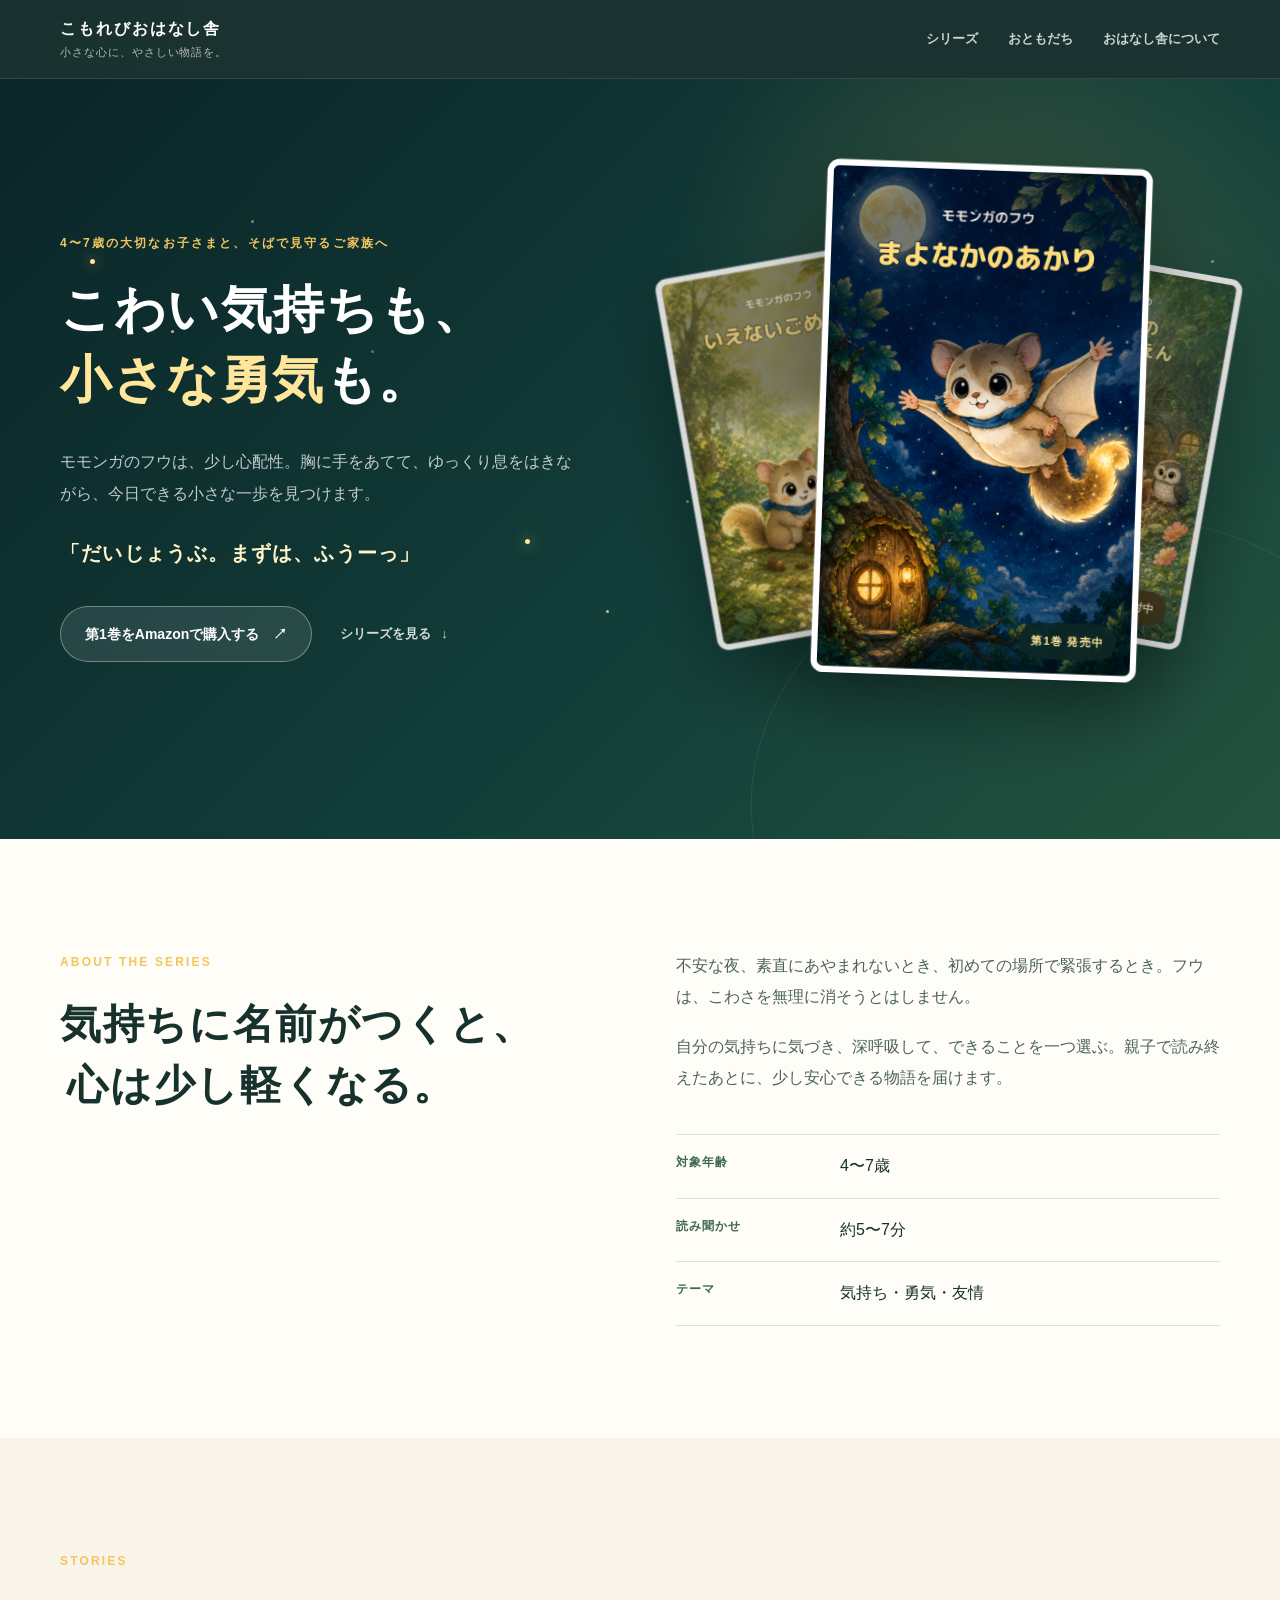
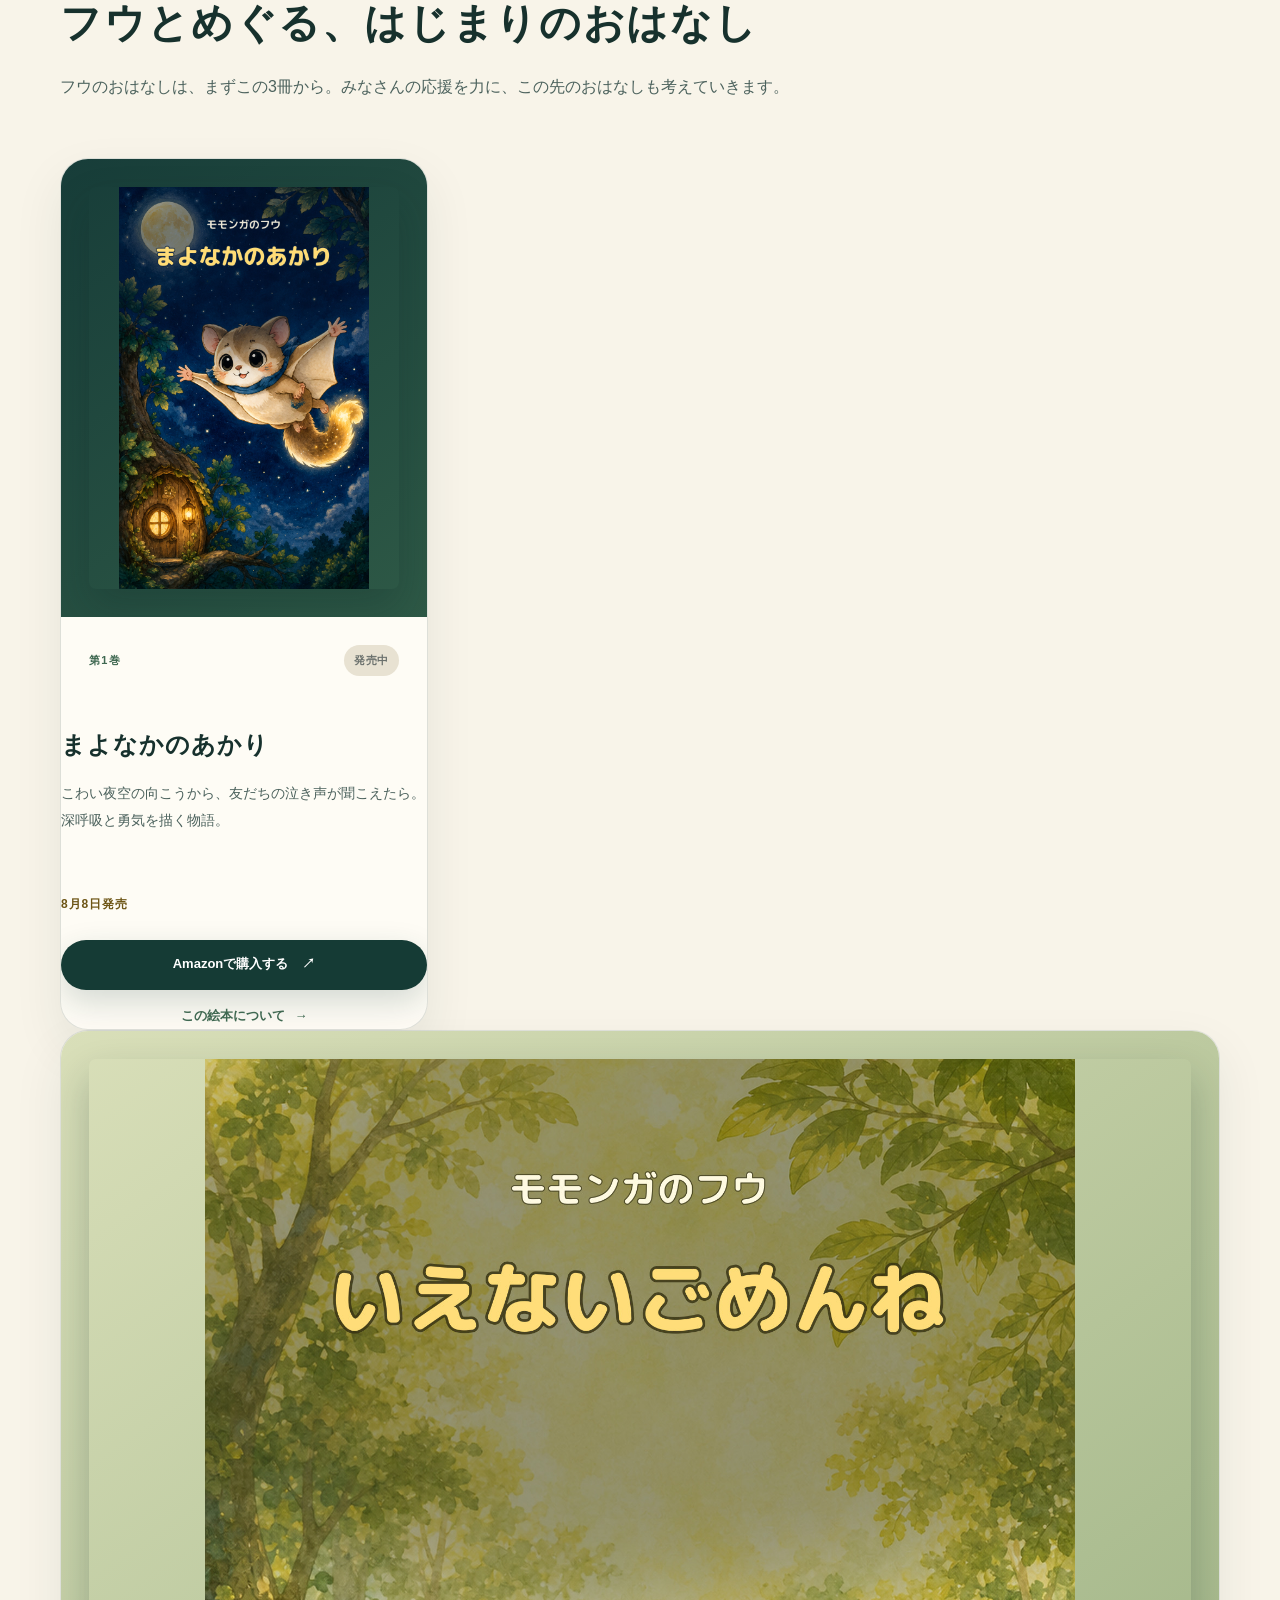
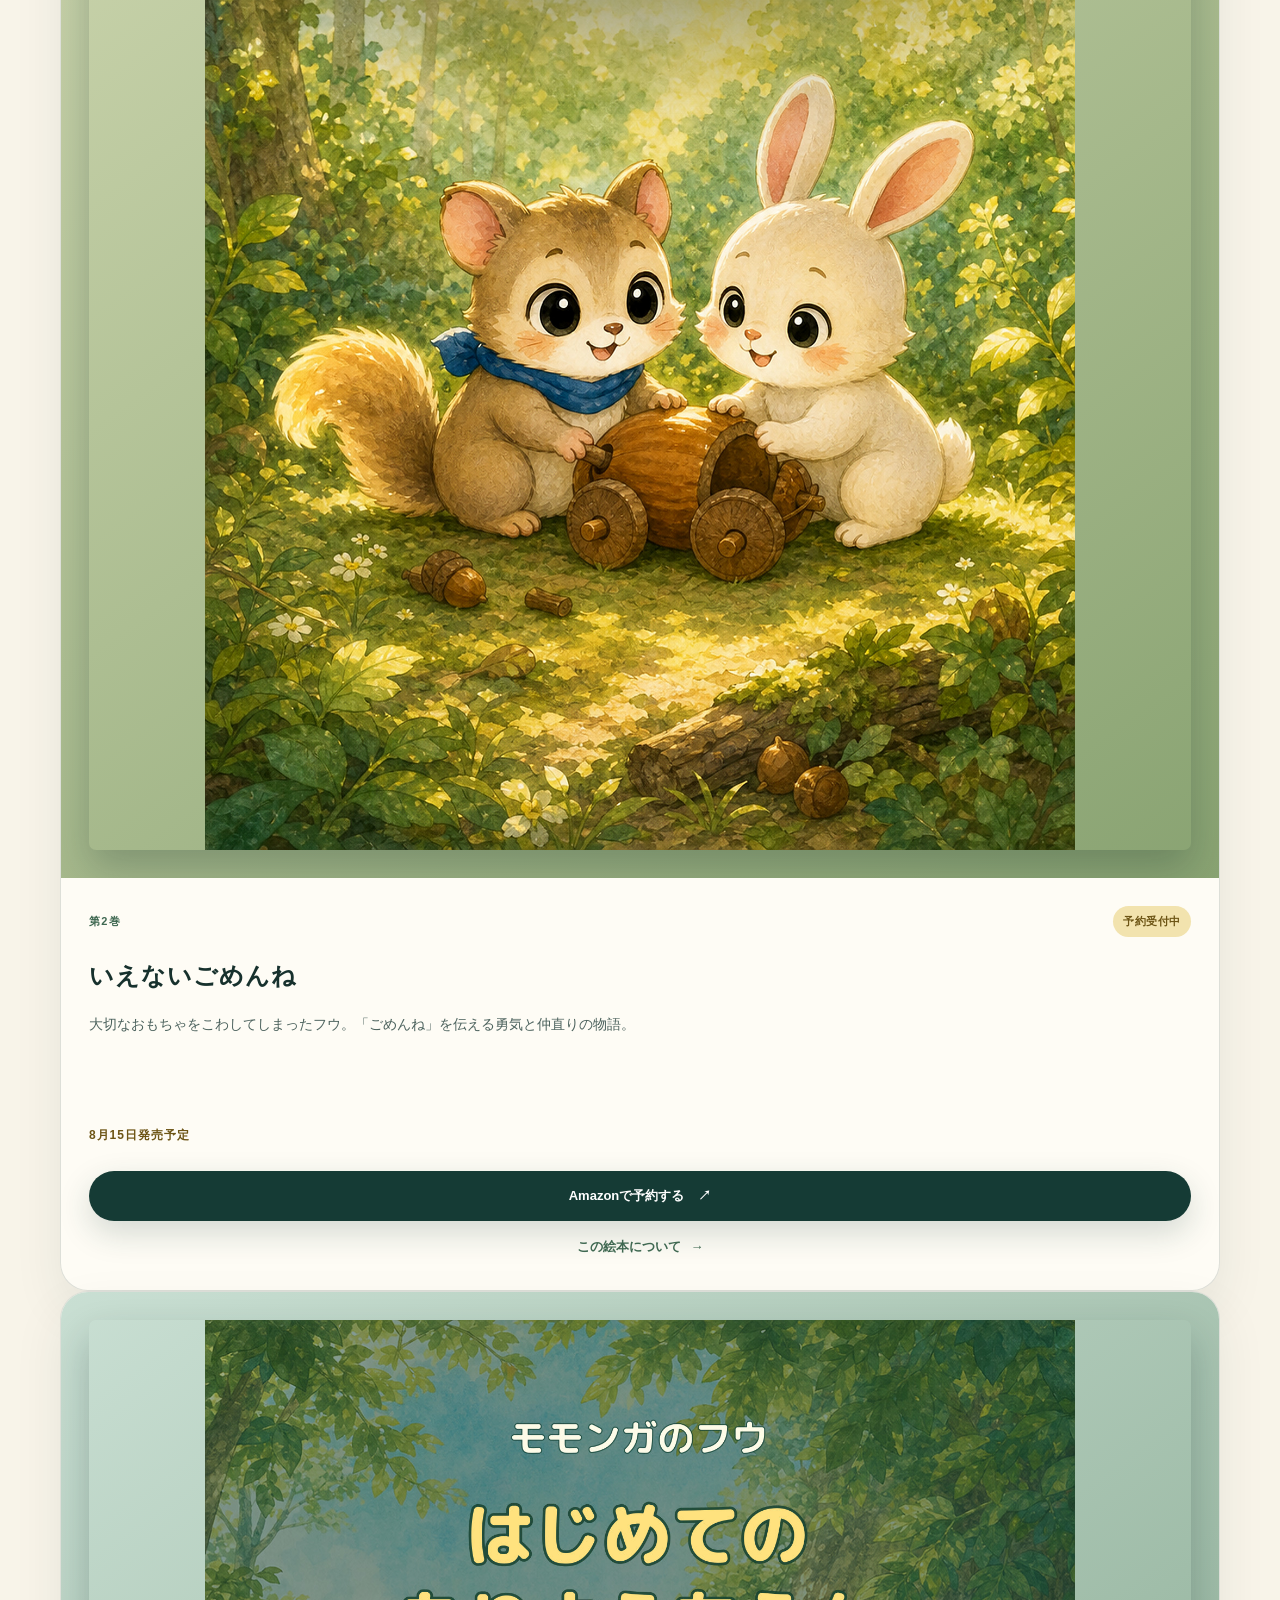
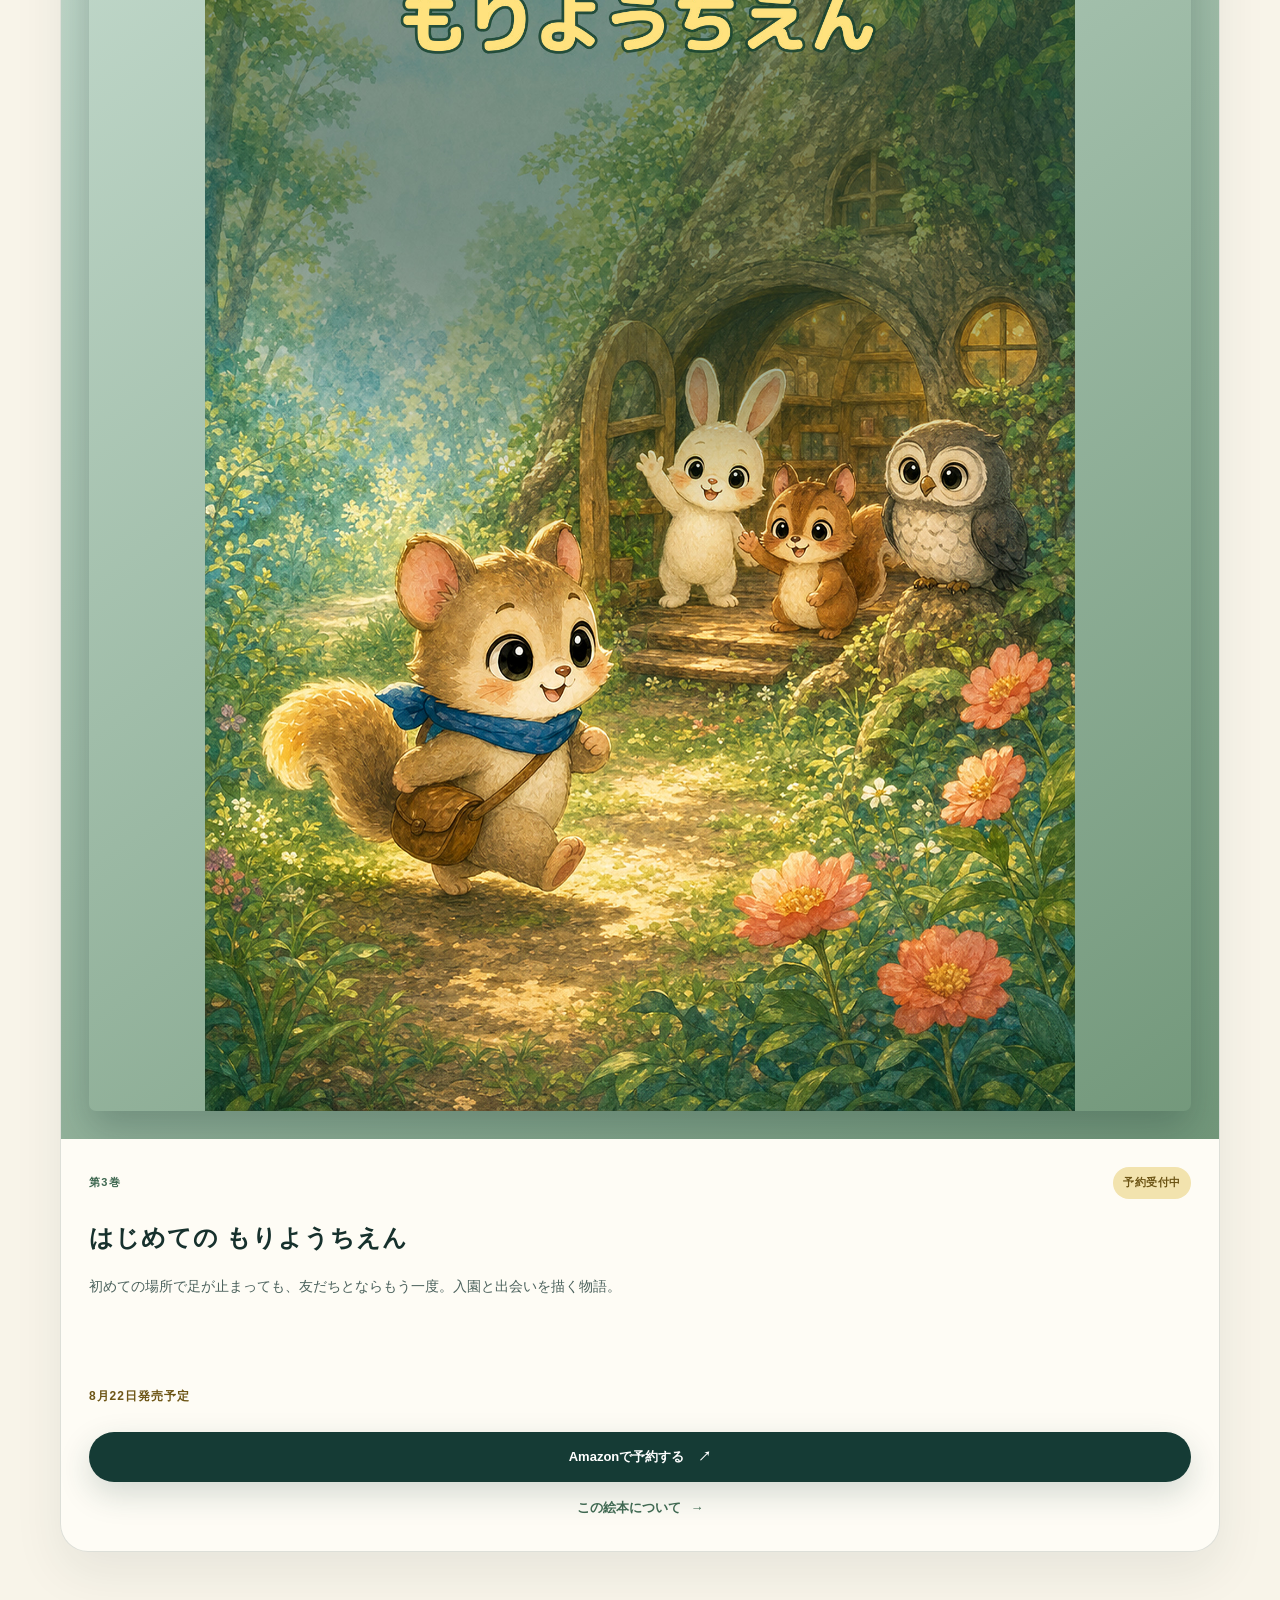
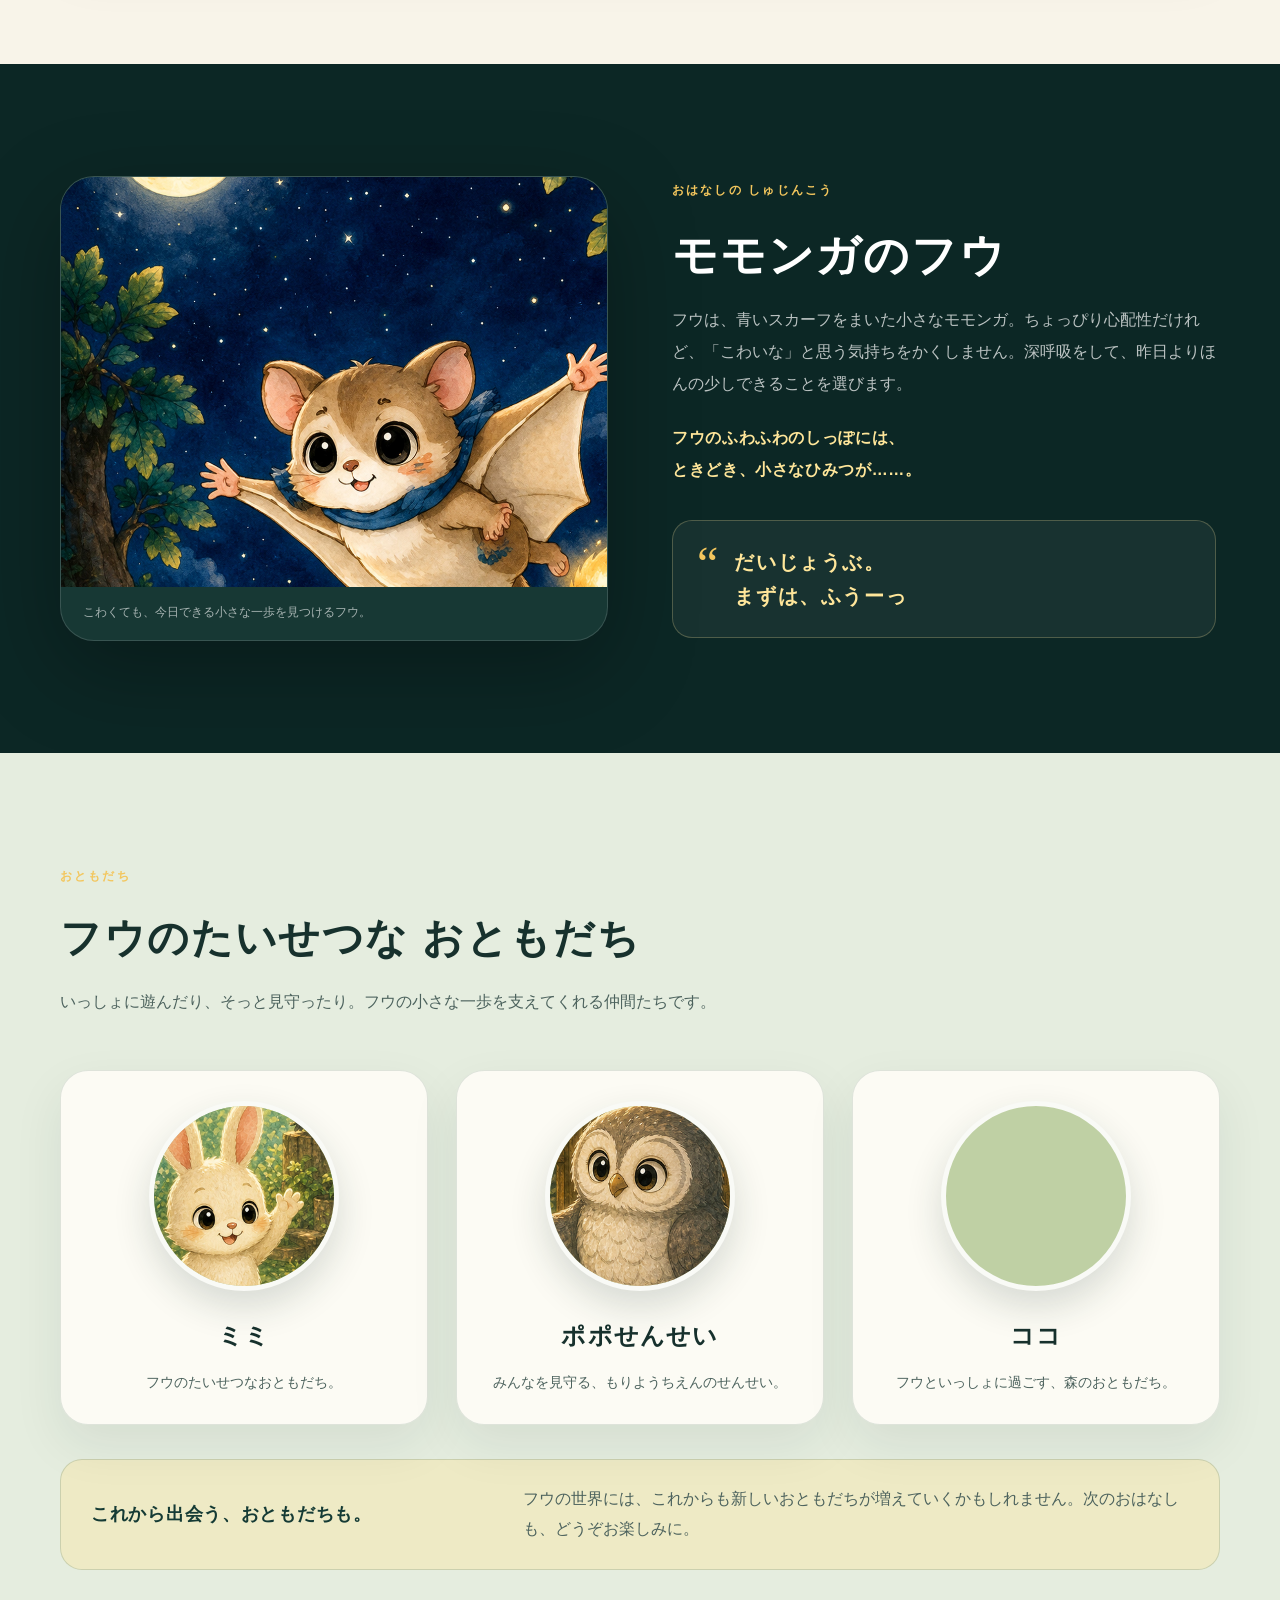
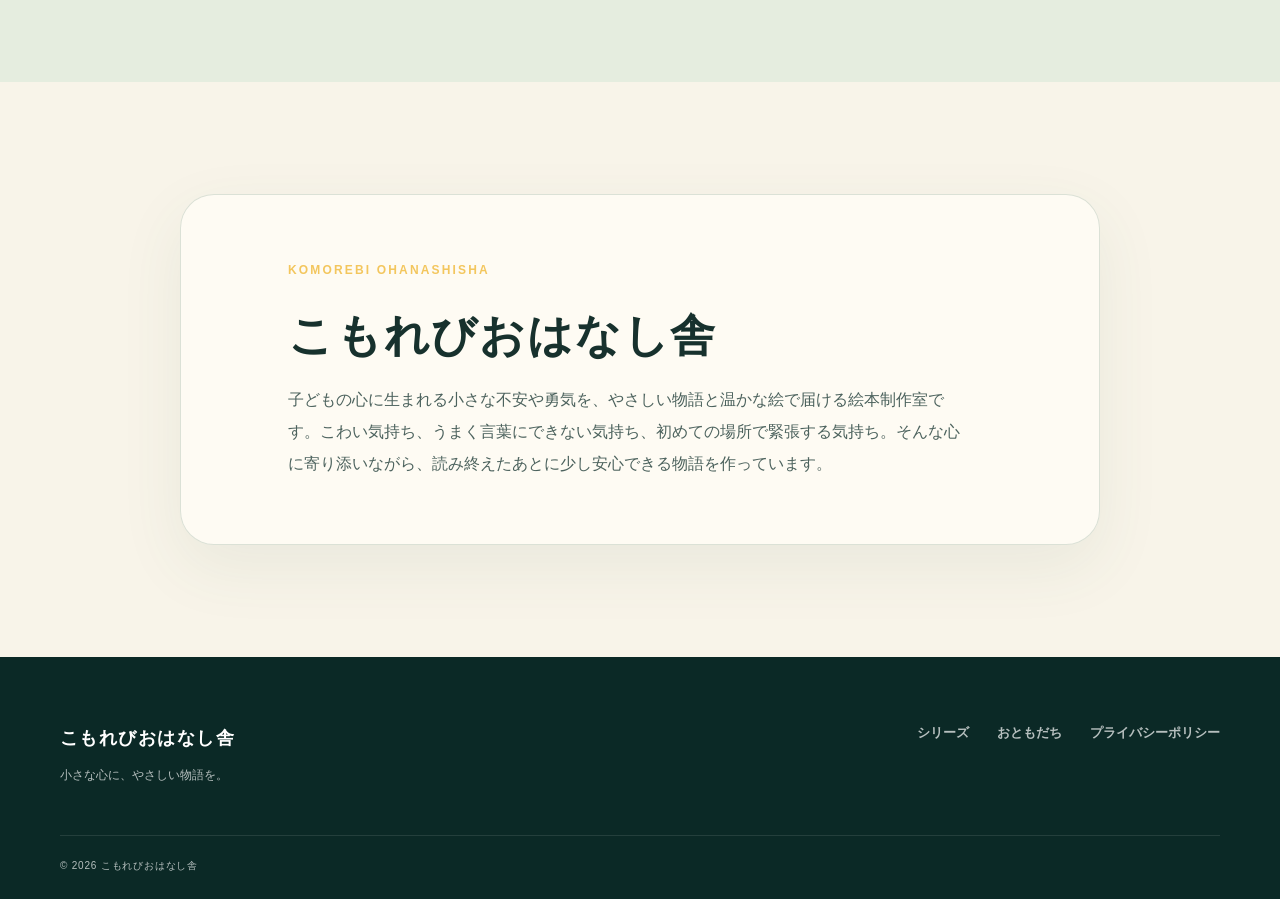
==== index.html @ 9b51b4ca "Update index.html" ====
<!doctype html>
<html lang="ja">
  <head>
    <meta charset="utf-8">
    <meta name="viewport" content="width=device-width, initial-scale=1">
    <meta name="theme-color" content="#102f2b">
    <meta name="description" content="小さなモモンガのフウが、こわい気持ちや言葉にできない気持ちと向き合う、4〜7歳向けのやさしい絵本シリーズ。">
    <meta property="og:type" content="website">
    <meta property="og:title" content="モモンガのフウ｜こもれびおはなし舎">
    <meta property="og:description" content="こわい気持ちも、小さな勇気も。親子でひらく、やさしい森の物語。">
    <meta property="og:image" content="https://komorebi-ohanashisha.com/assets/images/book1-cover.jpg">
<meta property="og:image:alt" content="モモンガのフウ 第1巻『まよなかのあかり』の表紙">
<meta property="og:url" content="https://komorebi-ohanashisha.com/">
<meta property="og:site_name" content="こもれびおはなし舎">
<meta property="og:locale" content="ja_JP">

<meta name="twitter:card" content="summary_large_image">
<meta name="twitter:title" content="モモンガのフウ｜こもれびおはなし舎">
<meta name="twitter:description" content="こわい気持ちも、小さな勇気も。親子でひらく、やさしい森の物語。">
<meta name="twitter:image" content="https://komorebi-ohanashisha.com/assets/images/book1-cover.jpg">
<meta name="twitter:image:alt" content="モモンガのフウ 第1巻『まよなかのあかり』の表紙">

<link rel="canonical" href="https://komorebi-ohanashisha.com/">
    <title>モモンガのフウ｜こもれびおはなし舎</title>

<script type="application/ld+json">
{
  "@context": "https://schema.org",
  "@graph": [
    {
      "@type": "Organization",
      "@id": "https://komorebi-ohanashisha.com/#organization",
      "name": "こもれびおはなし舎",
      "url": "https://komorebi-ohanashisha.com/",
      "description": "子どもの心に生まれる小さな不安や勇気を、やさしい物語と温かな絵で届ける絵本制作室です。"
    },
    {
      "@type": "WebSite",
      "@id": "https://komorebi-ohanashisha.com/#website",
      "url": "https://komorebi-ohanashisha.com/",
      "name": "こもれびおはなし舎",
      "alternateName": "モモンガのフウ",
      "inLanguage": "ja",
      "publisher": {
        "@id": "https://komorebi-ohanashisha.com/#organization"
      }
    }
  ]
}
</script>

<link rel="stylesheet" href="./assets/styles.css?v=20260807-1">
    <script src="./assets/analytics-config.js?v=20260804-2"></script>
    <script defer src="./assets/analytics.js?v=20260807-1"></script>
  </head>
  <body>
    <a class="skip-link" href="#main">本文へ移動</a>

    <header class="site-header">
      <div class="shell header-inner">
        <a class="brand" href="./" aria-label="こもれびおはなし舎 ホーム">
          <span class="brand-lockup"><strong>こもれびおはなし舎</strong><small>小さな心に、やさしい物語を。</small></span>
        </a>
        <nav class="main-nav" aria-label="メインメニュー">
          <a href="#series">シリーズ</a>
          <a href="#friends">おともだち</a>
          <a href="#about">おはなし舎について</a>
        </nav>
      </div>
    </header>

    <main id="main">
      <section class="hero">
        <div class="hero-glow" aria-hidden="true"></div>
        <div class="shell hero-grid">
          <div class="hero-copy reveal">
            <p class="eyebrow">4〜7歳の大切なお子さまと、そばで見守るご家族へ</p>
            <h1>こわい気持ちも、<br><em>小さな勇気</em>も。</h1>
            <p class="hero-lead">モモンガのフウは、少し心配性。胸に手をあてて、ゆっくり息をはきながら、今日できる小さな一歩を見つけます。</p>
            <blockquote>「だいじょうぶ。まずは、ふうーっ」</blockquote>
            <div class="hero-actions">
              <a class="button button-light" href="https://www.amazon.co.jp/dp/B0HCF7L3FD" target="_blank" rel="noopener noreferrer" data-amazon-link data-book-id="book1" data-book-title="まよなかのあかり">第1巻をAmazonで購入する<span aria-hidden="true">↗</span></a>
              <a class="text-link" href="#series">シリーズを見る<span aria-hidden="true">↓</span></a>
            </div>
          </div>

          <div class="cover-stage reveal" aria-label="モモンガのフウ シリーズ第1巻から第3巻">
            <a class="cover cover-main" href="./books/mayonaka-no-akari/" aria-label="第1巻 まよなかのあかりの紹介を見る">
              <img src="./assets/images/book1-cover.jpg" alt="モモンガのフウ 第1巻『まよなかのあかり』表紙" width="1600" height="2560">
              <span class="cover-label">第1巻 発売中</span>
            </a>
            <a class="cover cover-back cover-two" href="./books/ienai-gomenne/" aria-label="第2巻 いえないごめんねの紹介を見る">
              <img src="./assets/images/book2-cover.jpg" alt="モモンガのフウ 第2巻『いえないごめんね』表紙" width="1600" height="2560">
              <span class="cover-label cover-label-preorder">第2巻 予約受付中</span>
            </a>
            <a class="cover cover-back cover-three" href="./books/hajimete-no-moriyochien/" aria-label="第3巻 はじめての もりようちえんの紹介を見る">
              <img src="./assets/images/book3-cover.jpg" alt="モモンガのフウ 第3巻『はじめての もりようちえん』表紙" width="1600" height="2560">
              <span class="cover-label cover-label-preorder">第3巻 予約受付中</span>
            </a>
          </div>
        </div>
      </section>

      <section class="promise section">
        <div class="shell promise-grid">
          <div>
            <p class="section-kicker">ABOUT THE SERIES</p>
            <h2><span>気持ちに名前がつくと、</span><span>心は少し軽くなる。</span></h2>
          </div>
          <div class="promise-copy">
            <p class="mobile-lines"><span>不安な夜、素直にあやまれないとき、</span><span>初めての場所で緊張するとき。</span><span>フウは、こわさを無理に消そうとはしません。</span></p>
            <p class="mobile-lines"><span>自分の気持ちに気づき、深呼吸して、</span><span>できることを一つ選ぶ。</span><span>親子で読み終えたあとに、</span><span>少し安心できる物語を届けます。</span></p>
            <ul class="feature-list" aria-label="シリーズの特徴">
              <li><strong>対象年齢</strong><span>4〜7歳</span></li>
              <li><strong>読み聞かせ</strong><span>約5〜7分</span></li>
              <li><strong>テーマ</strong><span>気持ち・勇気・友情</span></li>
            </ul>
          </div>
        </div>
      </section>

      <section class="series section" id="series">
        <div class="shell">
          <div class="section-heading">
            <p class="section-kicker">STORIES</p>
            <h2><span>フウとめぐる、</span><span>はじまりのおはなし</span></h2>
            <p class="responsive-copy"><span>フウのおはなしは、まずこの3冊から。</span><span>みなさんの応援を力に、</span><span>この先のおはなしも考えていきます。</span></p>
          </div>

          <div class="book-grid">
            <article class="book-card book-card-night">
              <a class="book-card-image" href="./books/mayonaka-no-akari/">
                <img src="./assets/images/book1-cover.jpg" alt="『まよなかのあかり』の表紙" width="1600" height="2560" loading="lazy">
              </a>
              <div class="book-card-body">
                <div class="book-meta"><span>第1巻</span><span class="status">発売中</span></div></div>
                <h3><a href="./books/mayonaka-no-akari/">まよなかのあかり</a></h3>
                <p>こわい夜空の向こうから、友だちの泣き声が聞こえたら。深呼吸と勇気を描く物語。</p>
                <time class="book-release" datetime="2026-08-08">8月8日発売</time>
                <div class="book-card-actions">
                  <a class="button button-forest book-card-amazon" href="https://www.amazon.co.jp/dp/B0HCF7L3FD" target="_blank" rel="noopener noreferrer" data-amazon-link data-book-id="book1" data-book-title="まよなかのあかり">Amazonで購入する<span aria-hidden="true">↗</span></a>
                  <a class="card-link" href="./books/mayonaka-no-akari/">この絵本について<span aria-hidden="true">→</span></a>
                </div>
              </div>
            </article>

            <article class="book-card book-card-morning">
              <a class="book-card-image" href="./books/ienai-gomenne/">
                <img src="./assets/images/book2-cover.jpg" alt="『いえないごめんね』の表紙" width="1600" height="2560" loading="lazy">
              </a>
              <div class="book-card-body">
                <div class="book-meta"><span>第2巻</span><span class="status status-preorder">予約受付中</span></div>
                <h3><a href="./books/ienai-gomenne/">いえないごめんね</a></h3>
                <p>大切なおもちゃをこわしてしまったフウ。「ごめんね」を伝える勇気と仲直りの物語。</p>
                <time class="book-release" datetime="2026-08-15">8月15日発売予定</time>
                <div class="book-card-actions">
                  <a class="button button-forest book-card-amazon" href="https://www.amazon.co.jp/dp/B0HCKVYRCL" target="_blank" rel="noopener noreferrer" data-amazon-link data-book-id="book2" data-book-title="いえないごめんね">Amazonで予約する<span aria-hidden="true">↗</span></a>
                  <a class="card-link" href="./books/ienai-gomenne/">この絵本について<span aria-hidden="true">→</span></a>
                </div>
              </div>
            </article>

            <article class="book-card book-card-spring">
              <a class="book-card-image" href="./books/hajimete-no-moriyochien/">
                <img src="./assets/images/book3-cover.jpg" alt="『はじめての もりようちえん』の表紙" width="1600" height="2560" loading="lazy">
              </a>
              <div class="book-card-body">
                <div class="book-meta"><span>第3巻</span><span class="status status-preorder">予約受付中</span></div>
                <h3><a href="./books/hajimete-no-moriyochien/">はじめての もりようちえん</a></h3>
                <p>初めての場所で足が止まっても、友だちとならもう一度。入園と出会いを描く物語。</p>
                <time class="book-release" datetime="2026-08-22">8月22日発売予定</time>
                <div class="book-card-actions">
                  <a class="button button-forest book-card-amazon" href="https://www.amazon.co.jp/dp/B0HCKT7JBR" target="_blank" rel="noopener noreferrer" data-amazon-link data-book-id="book3" data-book-title="はじめての もりようちえん">Amazonで予約する<span aria-hidden="true">↗</span></a>
                  <a class="card-link" href="./books/hajimete-no-moriyochien/">この絵本について<span aria-hidden="true">→</span></a>
                </div>
              </div>
            </article>
          </div>
        </div>
      </section>

      <section class="fuu-section section">
        <div class="shell fuu-grid">
          <figure class="scene-card">
            <img src="./assets/images/character-fuu-master.jpg?v=20260804-2" alt="夜空を飛ぶモモンガのフウ" width="2164" height="1623" loading="lazy" decoding="async">
            <figcaption>こわくても、今日できる小さな一歩を見つけるフウ。</figcaption>
          </figure>
          <div class="fuu-copy">
            <p class="section-kicker">おはなしの しゅじんこう</p>
            <h2>モモンガのフウ</h2>
            <p>フウは、青いスカーフをまいた小さなモモンガ。ちょっぴり心配性だけれど、「こわいな」と思う気持ちをかくしません。深呼吸をして、昨日よりほんの少しできることを選びます。</p>
            <p class="fuu-secret"><span>フウのふわふわのしっぽには、</span><span>ときどき、小さなひみつが……。</span></p>
            <div class="quote-card">
              <span aria-hidden="true">“</span>
              <p>だいじょうぶ。<br>まずは、ふうーっ</p>
            </div>
          </div>
        </div>
      </section>

      <section class="friends-section section" id="friends">
        <div class="shell">
          <div class="friends-heading">
            <p class="section-kicker">おともだち</p>
            <h2><span>フウのたいせつな</span> <span>おともだち</span></h2>
            <p class="responsive-copy"><span>いっしょに遊んだり、そっと見守ったり。</span><span>フウの小さな一歩を支えてくれる</span><span>仲間たちです。</span></p>
          </div>
          <div class="friends-grid">
            <article class="friend-card">
              <div class="friend-portrait friend-mimi"><img src="./assets/images/character-mimi-master.jpg" alt="うさぎのミミ" width="2400" height="1800" loading="lazy" decoding="async"></div>
              <h3>ミミ</h3>
              <p>フウのたいせつなおともだち。</p>
            </article>
            <article class="friend-card">
              <div class="friend-portrait friend-popo"><img src="./assets/images/character-popo-master.jpg" alt="ふくろうのポポせんせい" width="2400" height="1800" loading="lazy" decoding="async"></div>
              <h3>ポポせんせい</h3>
              <p>みんなを見守る、もりようちえんのせんせい。</p>
            </article>
            <article class="friend-card">
              <div class="friend-portrait friend-koko"><img src="./assets/images/character-koko-master.jpg" alt="フウのおともだちのココ" width="2400" height="1800" loading="lazy" decoding="async"></div>
              <h3>ココ</h3>
              <p>フウといっしょに過ごす、森のおともだち。</p>
            </article>
          </div>
          <div class="friends-more">
            <p><strong>これから出会う、おともだちも。</strong><span>フウの世界には、これからも新しいおともだちが増えていくかもしれません。次のおはなしも、どうぞお楽しみに。</span></p>
          </div>
        </div>
      </section>

      <section class="about section" id="about">
        <div class="shell about-card">
          <div class="about-copy">
            <p class="section-kicker">KOMOREBI OHANASHISHA</p>
            <h2>こもれびおはなし舎</h2>
            <p>子どもの心に生まれる小さな不安や勇気を、やさしい物語と温かな絵で届ける絵本制作室です。こわい気持ち、うまく言葉にできない気持ち、初めての場所で緊張する気持ち。そんな心に寄り添いながら、読み終えたあとに少し安心できる物語を作っています。</p>
          </div>
        </div>
      </section>
    </main>

    <footer class="site-footer">
      <div class="shell footer-grid">
        <div>
          <p class="footer-brand">こもれびおはなし舎</p>
          <p>小さな心に、やさしい物語を。</p>
        </div>
        <div class="footer-links">
          <a href="#series">シリーズ</a>
          <a href="#friends">おともだち</a>
          <a href="./privacy/">プライバシーポリシー</a>
        </div>
      </div>
      <div class="shell copyright">© 2026 こもれびおはなし舎</div>
    </footer>
  </body>
</html>
---- assets/styles.css ----
:root {
  --ink: #17312d;
  --ink-soft: #4c625d;
  --paper: #f8f4e9;
  --paper-deep: #efe8d6;
  --cream: #fffdf7;
  --forest: #153b35;
  --forest-dark: #0c2725;
  --leaf: #3f6851;
  --gold: #f3c65d;
  --gold-pale: #ffe69a;
  --coral: #d47c5d;
  --line: rgba(23, 49, 45, 0.14);
  --shadow: 0 28px 80px rgba(12, 39, 37, 0.16);
  --radius: 28px;
  --font-rounded: "Hiragino Maru Gothic ProN", "Yu Gothic", "Meiryo", sans-serif;
  --font-sans: "Yu Gothic", "Hiragino Kaku Gothic ProN", "Meiryo", sans-serif;
}

*,
*::before,
*::after {
  box-sizing: border-box;
}

html {
  scroll-behavior: smooth;
  scroll-padding-top: 96px;
}

body {
  margin: 0;
  background: var(--paper);
  color: var(--ink);
  font-family: var(--font-sans);
  line-height: 1.92;
  -webkit-font-smoothing: antialiased;
  text-rendering: optimizeLegibility;
}

body::before {
  position: fixed;
  inset: 0;
  z-index: -1;
  background-image: radial-gradient(rgba(23, 49, 45, 0.035) 0.7px, transparent 0.7px);
  background-size: 8px 8px;
  content: "";
  pointer-events: none;
}

img {
  display: block;
  max-width: 100%;
  height: auto;
}

p,
li,
figcaption {
  line-break: strict;
  text-wrap: pretty;
}

h1,
h2,
h3 {
  text-wrap: balance;
}

a {
  color: inherit;
  text-decoration: none;
}

button,
a {
  -webkit-tap-highlight-color: transparent;
}

:focus-visible {
  outline: 3px solid var(--coral);
  outline-offset: 4px;
}

.skip-link {
  position: fixed;
  top: 12px;
  left: 12px;
  z-index: 1000;
  padding: 10px 16px;
  border-radius: 999px;
  background: white;
  color: var(--ink);
  box-shadow: var(--shadow);
  transform: translateY(-160%);
}

.skip-link:focus {
  transform: translateY(0);
}

.shell {
  width: min(1160px, calc(100% - 48px));
  margin-inline: auto;
}

.section {
  padding: 112px 0;
}

.site-header {
  position: sticky;
  top: 0;
  z-index: 100;
  border-bottom: 1px solid rgba(255, 255, 255, 0.1);
  background: rgba(12, 39, 37, 0.94);
  color: #fff;
  backdrop-filter: blur(14px);
}

.header-inner {
  display: flex;
  min-height: 78px;
  align-items: center;
  justify-content: space-between;
  gap: 24px;
}

.brand {
  display: inline-flex;
  align-items: center;
  line-height: 1;
}

.brand-lockup {
  display: block;
  padding: 2px 0;
}

.brand strong,
.brand small {
  display: block;
}

.brand strong {
  font-family: var(--font-rounded);
  font-size: 16px;
  font-weight: 800;
  letter-spacing: 0.12em;
  line-height: 1.35;
}

.brand small {
  margin-top: 5px;
  color: rgba(255, 255, 255, 0.68);
  font-family: var(--font-rounded);
  font-size: 10.5px;
  font-weight: 500;
  letter-spacing: 0.09em;
  line-height: 1.45;
}

.main-nav {
  display: flex;
  align-items: center;
  gap: 30px;
  color: rgba(255, 255, 255, 0.78);
  font-size: 13px;
  font-weight: 700;
}

.main-nav a {
  transition: color 180ms ease;
}

.main-nav a:hover {
  color: var(--gold-pale);
}

.hero {
  position: relative;
  min-height: 760px;
  overflow: hidden;
  background:
    radial-gradient(circle at 78% 24%, rgba(243, 198, 93, 0.16), transparent 28%),
    linear-gradient(135deg, #0b2528 0%, #123e39 58%, #24533e 100%);
  color: #fff;
}

.hero::after {
  position: absolute;
  right: -10%;
  bottom: -200px;
  width: 660px;
  height: 520px;
  border: 1px solid rgba(255, 255, 255, 0.08);
  border-radius: 50%;
  content: "";
  transform: rotate(-12deg);
}

.hero-glow,
.hero-glow::before,
.hero-glow::after {
  position: absolute;
  width: 5px;
  height: 5px;
  border-radius: 50%;
  background: var(--gold-pale);
  box-shadow: 0 0 14px var(--gold), 80px 70px 0 -1px rgba(255, 230, 154, 0.75), 160px -40px 0 -1px rgba(255, 230, 154, 0.48), 280px 90px 0 -1px rgba(255, 230, 154, 0.38);
  content: "";
}

.hero-glow {
  top: 180px;
  left: 7%;
}

.hero-glow::before {
  top: 280px;
  left: 34vw;
}

.hero-glow::after {
  top: 40px;
  left: 75vw;
}

.hero-grid {
  position: relative;
  z-index: 2;
  display: grid;
  min-height: 760px;
  grid-template-columns: repeat(2, minmax(0, 1fr));
  align-items: center;
  gap: 56px;
  padding-top: 48px;
  padding-bottom: 72px;
}

.eyebrow,
.section-kicker {
  margin: 0 0 20px;
  color: var(--gold);
  font-size: 12px;
  font-weight: 800;
  letter-spacing: 0.18em;
  text-transform: uppercase;
}

.hero h1 {
  margin: 0;
  font-family: var(--font-rounded);
  font-size: clamp(44px, 4vw, 58px);
  font-weight: 700;
  letter-spacing: 0.03em;
  line-height: 1.38;
}

.hero h1 em {
  color: var(--gold-pale);
  font-style: normal;
}

.hero-copy {
  max-width: 560px;
}

.hero-lead {
  max-width: 32em;
  margin: 30px 0 0;
  color: rgba(255, 255, 255, 0.75);
  font-size: 16px;
  line-height: 2;
}

.hero blockquote {
  margin: 24px 0 0;
  color: #fff4c9;
  font-family: var(--font-rounded);
  font-size: 20px;
  font-weight: 700;
  letter-spacing: 0.06em;
}

.hero-actions {
  display: flex;
  flex-wrap: wrap;
  align-items: center;
  gap: 28px;
  margin-top: 34px;
}

.button {
  display: inline-flex;
  min-height: 56px;
  align-items: center;
  justify-content: center;
  gap: 14px;
  padding: 14px 24px;
  border: 0;
  border-radius: 999px;
  font-size: 14px;
  font-weight: 800;
  line-height: 1.3;
  text-align: center;
  transition: transform 180ms ease, box-shadow 180ms ease, background 180ms ease;
}

.button:hover {
  transform: translateY(-2px);
}

.button-gold {
  background: var(--gold);
  color: #233a32;
  box-shadow: 0 12px 32px rgba(243, 198, 93, 0.18);
}

.button-gold:hover {
  background: var(--gold-pale);
  box-shadow: 0 16px 38px rgba(243, 198, 93, 0.24);
}

.button-forest {
  background: var(--forest);
  color: #fff;
  box-shadow: 0 12px 32px rgba(21, 59, 53, 0.18);
}

.button-light {
  border: 1px solid rgba(255, 255, 255, 0.34);
  background: rgba(255, 255, 255, 0.1);
  color: #fff;
}

.button-light:hover {
  background: rgba(255, 255, 255, 0.17);
}

.button-muted {
  cursor: default;
  background: #dcd8ca;
  color: #6d736e;
}

.text-link,
.card-link {
  display: inline-flex;
  align-items: center;
  gap: 10px;
  font-weight: 800;
}

.text-link {
  color: rgba(255, 255, 255, 0.82);
  font-size: 13px;
}

.cover-stage {
  position: relative;
  min-height: 570px;
  perspective: 1400px;
}

.cover {
  position: absolute;
  display: block;
  overflow: hidden;
  border: 6px solid rgba(255, 255, 255, 0.92);
  border-radius: 12px;
  background: #fff;
  box-shadow: 0 34px 74px rgba(0, 0, 0, 0.35);
  transition: transform 260ms ease, filter 260ms ease;
}

.cover img {
  width: 100%;
}

.cover-main {
  z-index: 3;
  top: 2%;
  left: 28%;
  width: 315px;
  transform: rotate(2deg) translateZ(45px);
}

.cover-main:hover {
  transform: rotate(0deg) translateY(-8px) translateZ(65px);
}

.cover-back {
  top: 16%;
  width: 245px;
  filter: saturate(0.82) brightness(0.86);
}

.cover-back:hover {
  z-index: 5;
  filter: saturate(1) brightness(1);
}

.cover-two {
  left: 2%;
  transform: rotate(-10deg) translateZ(-30px);
}

.cover-two:hover {
  transform: rotate(-4deg) translateY(-8px) translateZ(10px);
}

.cover-three {
  right: 0;
  transform: rotate(10deg) translateZ(-35px);
}

.cover-three:hover {
  transform: rotate(4deg) translateY(-8px) translateZ(10px);
}

.cover-label {
  position: absolute;
  right: 14px;
  bottom: 14px;
  padding: 7px 12px;
  border-radius: 999px;
  background: rgba(12, 39, 37, 0.92);
  color: var(--gold-pale);
  font-size: 11px;
  font-weight: 800;
  letter-spacing: 0.08em;
}

.cover-label-preorder {
  background: rgba(73, 62, 25, 0.94);
  color: #fff5c8;
}

.reveal {
  opacity: 0;
  transform: translateY(18px);
  transition: opacity 700ms ease, transform 700ms ease;
}

.reveal.is-visible {
  opacity: 1;
  transform: none;
}

.promise {
  background: var(--cream);
}

.promise-grid {
  display: grid;
  grid-template-columns: repeat(2, minmax(0, 1fr));
  gap: 72px;
}

.promise h2,
.section-heading h2,
.fuu-copy h2,
.about-card h2,
.story-copy h2,
.detail-copy h1,
.policy h1 {
  margin: 0;
  font-family: var(--font-rounded);
  letter-spacing: 0.04em;
  line-height: 1.48;
}

.promise h2,
.section-heading h2,
.fuu-copy h2,
.about-card h2,
.story-copy h2 {
  font-size: clamp(30px, 3.5vw, 48px);
}

.promise h2 {
  font-size: clamp(32px, 3.2vw, 46px);
}

.section-heading h2 {
  font-size: clamp(30px, 3.2vw, 44px);
}

.promise h2 span,
.section-heading h2 span {
  display: inline-block;
}

.promise h2 span + span {
  margin-left: 0.18em;
}

.promise-copy > p {
  margin: 0 0 20px;
  color: var(--ink-soft);
}

.promise-copy {
  max-width: 37em;
}

.feature-list {
  display: grid;
  margin: 40px 0 0;
  padding: 0;
  border-top: 1px solid var(--line);
  list-style: none;
}

.feature-list li {
  display: grid;
  grid-template-columns: 140px 1fr;
  gap: 24px;
  padding: 16px 0;
  border-bottom: 1px solid var(--line);
}

.feature-list strong {
  color: var(--leaf);
  font-size: 12px;
  letter-spacing: 0.08em;
}

.series {
  background: var(--paper);
}

.section-heading {
  max-width: 820px;
  margin-bottom: 56px;
}

.section-heading > p:last-child {
  max-width: 620px;
  margin: 18px 0 0;
  color: var(--ink-soft);
}

.book-grid {
  display: grid;
  grid-template-columns: repeat(3, minmax(0, 1fr));
  gap: 28px;
}

.book-card {
  display: flex;
  flex-direction: column;
  overflow: hidden;
  border: 1px solid var(--line);
  border-radius: var(--radius);
  background: rgba(255, 253, 247, 0.84);
  box-shadow: 0 20px 50px rgba(23, 49, 45, 0.08);
}

.book-card-image {
  --cover-pad: clamp(18px, 2.4vw, 28px);
  position: relative;
  display: grid;
  overflow: hidden;
  aspect-ratio: 4 / 5;
  place-items: center;
  background: linear-gradient(145deg, #173d39, #2e5946);
}

.book-card-image img {
  position: absolute;
  top: var(--cover-pad);
  left: var(--cover-pad);
  width: calc(100% - var(--cover-pad) - var(--cover-pad));
  max-width: none;
  height: calc(100% - var(--cover-pad) - var(--cover-pad));
  max-height: none;
  border-radius: 7px;
  object-fit: contain;
  object-position: center;
  box-shadow: 0 18px 38px rgba(12, 39, 37, 0.24);
  transition: transform 500ms ease;
}

.book-card:hover .book-card-image img {
  transform: scale(1.018);
}

.book-card-morning .book-card-image {
  background: linear-gradient(145deg, #d9dfb9, #89a372);
}

.book-card-spring .book-card-image {
  background: linear-gradient(145deg, #c9dfd3, #72977a);
}

.book-card-body {
  display: flex;
  flex: 1;
  flex-direction: column;
  padding: 28px 28px 30px;
}

.book-meta {
  display: flex;
  align-items: center;
  justify-content: space-between;
  gap: 16px;
  color: var(--leaf);
  font-size: 11px;
  font-weight: 800;
  letter-spacing: 0.12em;
}

.status {
  padding: 5px 10px;
  border-radius: 999px;
  background: #e8e2d2;
  color: #6b716d;
  letter-spacing: 0.05em;
}

.status-preorder {
  background: #f2e3ae;
  color: #6d5515;
}

.book-card h3 {
  margin: 16px 0 12px;
  font-family: var(--font-rounded);
  font-size: 24px;
  letter-spacing: 0.04em;
}

.book-card p {
  min-height: 6.9em;
  margin: 0;
  color: var(--ink-soft);
  font-size: 14px;
  line-height: 1.9;
}

.book-release {
  display: block;
  margin-top: 16px;
  color: #6d5515;
  font-size: 12px;
  font-weight: 800;
  letter-spacing: 0.08em;
}

.card-link {
  justify-content: center;
  margin-top: 0;
  color: var(--leaf);
  font-size: 13px;
}

.book-card-actions {
  display: grid;
  gap: 14px;
  margin-top: auto;
  padding-top: 24px;
}

.book-card-amazon {
  width: 100%;
  min-height: 50px;
  padding: 12px 18px;
  font-size: 13px;
}

.fuu-section {
  overflow: hidden;
  background: var(--forest-dark);
  color: #fff;
}

.fuu-grid {
  display: grid;
  grid-template-columns: repeat(2, minmax(0, 1fr));
  align-items: center;
  gap: 64px;
}

.scene-card {
  margin: 0;
  overflow: hidden;
  border: 1px solid rgba(255, 255, 255, 0.14);
  border-radius: 34px;
  background: #173834;
  box-shadow: 0 28px 90px rgba(0, 0, 0, 0.3);
}

.scene-card img {
  width: 100%;
  aspect-ratio: 4 / 3;
  object-fit: cover;
  object-position: center;
}

.scene-card figcaption {
  padding: 14px 22px 16px;
  color: rgba(255, 255, 255, 0.62);
  font-size: 12px;
}

.fuu-copy > p:not(.section-kicker) {
  color: rgba(255, 255, 255, 0.72);
}

.fuu-copy > p.fuu-secret {
  margin-top: 22px;
  color: var(--gold-pale);
  font-family: var(--font-rounded);
  font-weight: 700;
  letter-spacing: 0.04em;
}

.fuu-secret span {
  display: block;
}

.fuu-copy {
  max-width: 34em;
}

.fuu-copy > p:not(.section-kicker),
.about-card p:last-child,
.story-copy > p:not(.section-kicker) {
  line-height: 2;
}

.quote-card {
  display: flex;
  align-items: flex-start;
  gap: 16px;
  margin-top: 34px;
  padding: 24px;
  border: 1px solid rgba(255, 230, 154, 0.24);
  border-radius: 20px;
  background: rgba(255, 255, 255, 0.05);
}

.quote-card span {
  color: var(--gold);
  font-family: Georgia, serif;
  font-size: 48px;
  line-height: 0.8;
}

.quote-card p {
  margin: 0;
  color: var(--gold-pale);
  font-family: var(--font-rounded);
  font-size: 20px;
  font-weight: 700;
  letter-spacing: 0.08em;
  line-height: 1.7;
}

.friends-section {
  background: #e5eddf;
}

.friends-heading {
  max-width: 760px;
  margin-bottom: 52px;
}

.friends-heading h2 {
  margin: 0;
  font-family: var(--font-rounded);
  font-size: clamp(30px, 3.2vw, 44px);
  letter-spacing: 0.04em;
  line-height: 1.48;
}

.friends-heading h2 span {
  display: inline-block;
}

.friends-heading > p:last-child {
  max-width: 38em;
  margin: 18px 0 0;
  color: var(--ink-soft);
  line-height: 2;
}

.friends-grid {
  display: grid;
  grid-template-columns: repeat(3, minmax(0, 1fr));
  gap: 28px;
}

.friend-card {
  padding: 30px 26px 28px;
  border: 1px solid rgba(63, 104, 81, 0.16);
  border-radius: 28px;
  background: rgba(255, 253, 247, 0.88);
  box-shadow: 0 20px 50px rgba(23, 49, 45, 0.08);
  text-align: center;
}

.friend-portrait {
  position: relative;
  width: min(190px, 76%);
  aspect-ratio: 1;
  margin: 0 auto 22px;
  overflow: hidden;
  border: 5px solid rgba(255, 255, 255, 0.9);
  border-radius: 50%;
  background: #bfd0a4;
  box-shadow: 0 16px 36px rgba(23, 49, 45, 0.16);
}

.friend-portrait img {
  position: absolute;
  width: 430%;
  max-width: none;
  height: auto;
}

.friend-mimi img {
  top: -111%;
  left: -116%;
}

.friend-popo img {
  top: -96%;
  left: -239%;
}

.friend-koko img {
  top: -135%;
  left: -210%;
}

.friend-card h3 {
  margin: 0;
  font-family: var(--font-rounded);
  font-size: 24px;
  letter-spacing: 0.05em;
}

.friend-card p {
  margin: 10px auto 0;
  color: var(--ink-soft);
  font-size: 14px;
  line-height: 1.9;
}

.friends-more {
  margin-top: 34px;
  padding: 24px 30px;
  border: 1px solid rgba(63, 104, 81, 0.2);
  border-radius: 22px;
  background: rgba(255, 230, 154, 0.36);
}

.friends-more p {
  display: grid;
  grid-template-columns: minmax(230px, 0.75fr) minmax(0, 1.25fr);
  align-items: center;
  gap: 32px;
  margin: 0;
}

.friends-more strong {
  color: var(--forest);
  font-family: var(--font-rounded);
  font-size: 18px;
  letter-spacing: 0.04em;
}

.friends-more span {
  color: var(--ink-soft);
  line-height: 1.9;
}

.about {
  background: var(--paper);
}

.about-card {
  max-width: 920px;
  padding: 64px;
  border: 1px solid rgba(63, 104, 81, 0.18);
  border-radius: 34px;
  background: rgba(255, 253, 247, 0.78);
  box-shadow: 0 22px 65px rgba(63, 104, 81, 0.08);
}

.about-copy {
  max-width: 44em;
  margin: 0 auto;
}

.about-card p:last-child {
  max-width: 42em;
  margin-bottom: 0;
  color: var(--ink-soft);
}

.site-footer {
  padding: 64px 0 24px;
  background: #0b2926;
  color: rgba(255, 255, 255, 0.7);
}

.footer-grid {
  display: flex;
  align-items: flex-start;
  justify-content: space-between;
  gap: 40px;
}

.footer-brand {
  margin: 0;
  color: #fff;
  font-family: var(--font-rounded);
  font-size: 18px;
  font-weight: 800;
  letter-spacing: 0.08em;
}

.footer-grid p:last-child {
  margin: 8px 0 0;
  font-size: 12px;
}

.footer-links {
  display: flex;
  flex-wrap: wrap;
  gap: 28px;
  font-size: 13px;
  font-weight: 700;
}

.footer-links a:hover {
  color: var(--gold-pale);
}

.copyright {
  margin-top: 48px;
  padding-top: 20px;
  border-top: 1px solid rgba(255, 255, 255, 0.1);
  font-size: 10px;
  letter-spacing: 0.08em;
}

/* Book detail pages */
.detail-hero {
  overflow: hidden;
  padding: 52px 0 96px;
  background: var(--detail-bg, #173b38);
  color: #fff;
}

.detail-night { --detail-bg: linear-gradient(140deg, #071d29, #123b48 58%, #335246); }
.detail-morning { --detail-bg: linear-gradient(140deg, #34553d, #809558 55%, #cbb66a); }
.detail-spring { --detail-bg: linear-gradient(140deg, #2a5549, #60907c 56%, #b5b77e); }

.breadcrumb {
  display: flex;
  flex-wrap: wrap;
  gap: 8px;
  margin-bottom: 48px;
  color: rgba(255, 255, 255, 0.62);
  font-size: 12px;
}

.breadcrumb a:hover {
  color: #fff;
}

.detail-grid {
  display: grid;
  grid-template-columns: 360px 1fr;
  align-items: center;
  gap: 90px;
}

.detail-cover {
  margin: 0;
}

.detail-cover img {
  width: 100%;
  border: 7px solid rgba(255, 255, 255, 0.92);
  border-radius: 12px;
  box-shadow: 0 34px 78px rgba(0, 0, 0, 0.32);
  transform: rotate(-1.5deg);
}

.detail-volume {
  margin: 0;
  color: var(--gold-pale);
  font-size: 12px;
  font-weight: 800;
  letter-spacing: 0.16em;
}

.detail-heading-meta {
  display: flex;
  align-items: center;
  gap: 16px;
  margin-bottom: 16px;
}

.detail-copy h1 {
  color: #fff;
  font-size: clamp(38px, 5vw, 64px);
}

.detail-intro {
  max-width: 35em;
  margin: 24px 0 0;
  color: rgba(255, 255, 255, 0.76);
  font-size: 17px;
  line-height: 2;
}

.detail-tags {
  display: flex;
  flex-wrap: wrap;
  gap: 10px;
  margin: 26px 0 0;
  padding: 0;
  list-style: none;
}

.detail-tags li {
  padding: 7px 12px;
  border: 1px solid rgba(255, 255, 255, 0.22);
  border-radius: 999px;
  color: rgba(255, 255, 255, 0.82);
  font-size: 11px;
  font-weight: 700;
}

.detail-actions {
  display: flex;
  flex-wrap: wrap;
  align-items: center;
  gap: 18px;
  margin-top: 32px;
}

.detail-note {
  color: rgba(255, 255, 255, 0.58);
  font-size: 11px;
}

.story-section {
  background: var(--cream);
}

.story-grid {
  display: grid;
  grid-template-columns: 0.9fr 1.1fr;
  align-items: center;
  gap: 82px;
}

.story-copy > p:not(.section-kicker) {
  color: var(--ink-soft);
}

.story-copy {
  max-width: 35em;
}

.story-quote {
  margin: 32px 0 0;
  padding-left: 22px;
  border-left: 3px solid var(--gold);
  color: var(--forest);
  font-family: var(--font-rounded);
  font-size: 20px;
  font-weight: 700;
  line-height: 1.8;
}

.story-image {
  margin: 0;
  overflow: hidden;
  border-radius: var(--radius);
  background: #eee8d8;
  box-shadow: var(--shadow);
}

.story-image figcaption {
  padding: 14px 20px 16px;
  color: var(--ink-soft);
  font-size: 11px;
}

.reading-section {
  background: var(--paper);
}

.reading-grid {
  display: grid;
  grid-template-columns: repeat(3, 1fr);
  gap: 24px;
}

.reading-card {
  padding: 30px;
  border: 1px solid var(--line);
  border-radius: 22px;
  background: rgba(255, 253, 247, 0.78);
}

.reading-card span {
  display: block;
  margin-bottom: 12px;
  color: var(--coral);
  font-size: 12px;
  font-weight: 800;
  letter-spacing: 0.12em;
}

.reading-card h3 {
  margin: 0 0 10px;
  font-family: var(--font-rounded);
  font-size: 20px;
}

.reading-card p {
  margin: 0;
  color: var(--ink-soft);
  font-size: 13px;
}

.book-nav {
  background: #e6eddf;
}

.book-nav-inner {
  display: flex;
  align-items: center;
  justify-content: space-between;
  gap: 24px;
}

.book-nav a {
  display: inline-flex;
  align-items: center;
  gap: 10px;
  font-weight: 800;
}

/* Privacy and utility pages */
.policy-main {
  min-height: 62vh;
  background: var(--cream);
}

.policy {
  width: min(820px, calc(100% - 48px));
  margin-inline: auto;
  padding: 88px 0 112px;
}

.policy h1 {
  font-size: clamp(34px, 5vw, 52px);
}

.policy .updated {
  margin: 12px 0 48px;
  color: var(--ink-soft);
  font-size: 12px;
}

.policy h2 {
  margin: 44px 0 12px;
  font-family: var(--font-rounded);
  font-size: 22px;
}

.policy p,
.policy li {
  color: var(--ink-soft);
}

.policy a {
  color: #2e6c5a;
  text-decoration: underline;
  text-underline-offset: 3px;
}

@media (min-width: 1041px) {
  .section-heading,
  .friends-heading {
    max-width: none;
  }

  .section-heading > p:last-child,
  .friends-heading > p:last-child {
    max-width: none;
    white-space: nowrap;
  }
}

@media (max-width: 1040px) {
  .hero-grid {
    grid-template-columns: 1fr 0.9fr;
    gap: 36px;
  }

  .hero h1 {
    font-size: clamp(42px, 5vw, 50px);
  }

  .promise-grid {
    gap: 52px;
  }

  .promise h2 {
    font-size: 40px;
  }

  .cover-stage {
    min-height: 510px;
  }

  .cover-main {
    left: 22%;
    width: 280px;
  }

  .cover-back {
    width: 205px;
  }

  .book-grid {
    gap: 18px;
  }

  .book-card-body {
    padding: 24px 22px 26px;
  }

  .detail-grid {
    grid-template-columns: 310px 1fr;
    gap: 56px;
  }
}

@media (max-width: 820px) {
  .section {
    padding: 82px 0;
  }

  .main-nav {
    display: none;
  }

  .hero-grid {
    grid-template-columns: 1fr;
    padding-top: 80px;
  }

  .hero-copy {
    max-width: 620px;
  }

  .cover-stage {
    min-height: 530px;
  }

  .cover-main {
    left: calc(50% - 145px);
    width: 290px;
  }

  .cover-back {
    width: 210px;
  }

  .cover-two {
    left: calc(50% - 270px);
  }

  .cover-three {
    right: calc(50% - 270px);
  }

  .promise-grid,
  .fuu-grid,
  .story-grid {
    grid-template-columns: 1fr;
    gap: 48px;
  }

  .book-grid {
    grid-template-columns: 1fr;
  }

  .book-card {
    display: grid;
    grid-template-columns: minmax(200px, 0.8fr) 1.2fr;
  }

  .book-card-image {
    --cover-pad: 22px;
    height: 100%;
    min-height: 360px;
    aspect-ratio: auto;
  }

  .book-card p {
    min-height: 0;
  }

  .about-card {
    grid-template-columns: 160px 1fr;
    gap: 36px;
    padding: 42px;
  }

  .detail-grid {
    grid-template-columns: 250px 1fr;
    gap: 42px;
  }

  .reading-grid {
    grid-template-columns: 1fr;
  }

  .friends-grid {
    gap: 18px;
  }

  .friend-card {
    padding: 24px 18px;
  }

  .friends-more p {
    grid-template-columns: 1fr;
    gap: 8px;
  }
}

@media (max-width: 620px) {
  .shell,
  .policy {
    width: min(100% - 32px, 1160px);
  }

  .header-inner {
    min-height: 74px;
  }

  .brand strong {
    font-size: 14.5px;
    letter-spacing: 0.1em;
  }

  .brand small {
    margin-top: 3px;
    font-size: 9.5px;
    letter-spacing: 0.06em;
  }

  .hero {
    min-height: auto;
  }

  .hero-grid {
    min-height: auto;
    gap: 34px;
    padding-top: 64px;
    padding-bottom: 32px;
  }

  .hero h1 {
    font-size: clamp(34px, 10vw, 40px);
    line-height: 1.45;
  }

  .hero-lead {
    max-width: 30em;
    font-size: 15px;
    line-height: 2;
  }

  .hero blockquote {
    font-size: 17px;
  }

  .hero-actions {
    align-items: stretch;
    flex-direction: column;
    gap: 18px;
  }

  .button {
    width: 100%;
  }

  .text-link {
    justify-content: center;
  }

  .cover-stage {
    min-height: 430px;
    transform: scale(0.88);
    transform-origin: top center;
  }

  .cover-main {
    left: calc(50% - 120px);
    width: 240px;
  }

  .cover-back {
    top: 18%;
    width: 170px;
  }

  .cover-two {
    left: calc(50% - 205px);
  }

  .cover-three {
    right: calc(50% - 205px);
  }

  .promise-grid {
    gap: 32px;
  }

  .promise h2,
  .section-heading h2 {
    font-size: clamp(26px, 7.4vw, 29px);
    letter-spacing: 0.02em;
    line-height: 1.52;
  }

  .promise h2 span,
  .section-heading h2 span,
  .mobile-lines span,
  .responsive-copy span {
    display: block;
  }

  .promise h2 span + span {
    margin-left: 0;
  }

  .promise-copy > p,
  .section-heading > p:last-child,
  .friends-heading > p:last-child {
    font-size: 15px;
    line-height: 2;
  }

  .feature-list li {
    grid-template-columns: 108px 1fr;
    gap: 16px;
  }

  .book-card {
    display: block;
  }

  .book-card-image {
    --cover-pad: 20px;
    height: auto;
    min-height: 0;
    aspect-ratio: 4 / 5;
  }

  .about-card {
    padding: 28px;
  }

  .footer-grid,
  .book-nav-inner {
    align-items: flex-start;
    flex-direction: column;
  }

  .detail-hero {
    padding-top: 30px;
    padding-bottom: 72px;
  }

  .breadcrumb {
    margin-bottom: 34px;
  }

  .detail-grid {
    grid-template-columns: 1fr;
    gap: 38px;
  }

  .detail-cover {
    width: min(70vw, 285px);
    margin-inline: auto;
  }

  .detail-copy {
    text-align: center;
  }

  .detail-heading-meta {
    justify-content: center;
  }

  .detail-intro {
    max-width: 31em;
    margin-inline: auto;
    font-size: 15px;
    line-height: 2;
    text-align: left;
  }

  .detail-tags,
  .detail-actions {
    justify-content: center;
  }

  .story-grid {
    gap: 36px;
  }

  .story-image {
    order: -1;
  }

  .scene-card img {
    aspect-ratio: 4 / 3;
    object-position: center;
  }

  .friends-heading {
    margin-bottom: 34px;
  }

  .friends-heading h2 {
    font-size: 30px;
  }

  .friends-grid {
    grid-template-columns: 1fr;
  }

  .friend-card {
    display: grid;
    grid-template-columns: 96px minmax(0, 1fr);
    align-items: center;
    gap: 4px 20px;
    padding: 18px;
    text-align: left;
  }

  .friend-portrait {
    width: 96px;
    grid-row: 1 / span 2;
    margin: 0;
  }

  .friend-card h3 {
    align-self: end;
    font-size: 21px;
  }

  .friend-card p {
    align-self: start;
    margin: 2px 0 0;
  }

  .friends-more {
    padding: 22px;
  }

  .friends-more strong,
  .friends-more span {
    display: block;
  }

  .friends-more span {
    margin-top: 8px;
  }
}

@media (prefers-reduced-motion: reduce) {
  html {
    scroll-behavior: auto;
  }

  *,
  *::before,
  *::after {
    scroll-behavior: auto !important;
    transition-duration: 0.01ms !important;
    animation-duration: 0.01ms !important;
  }

  .reveal {
    opacity: 1;
    transform: none;
  }
}
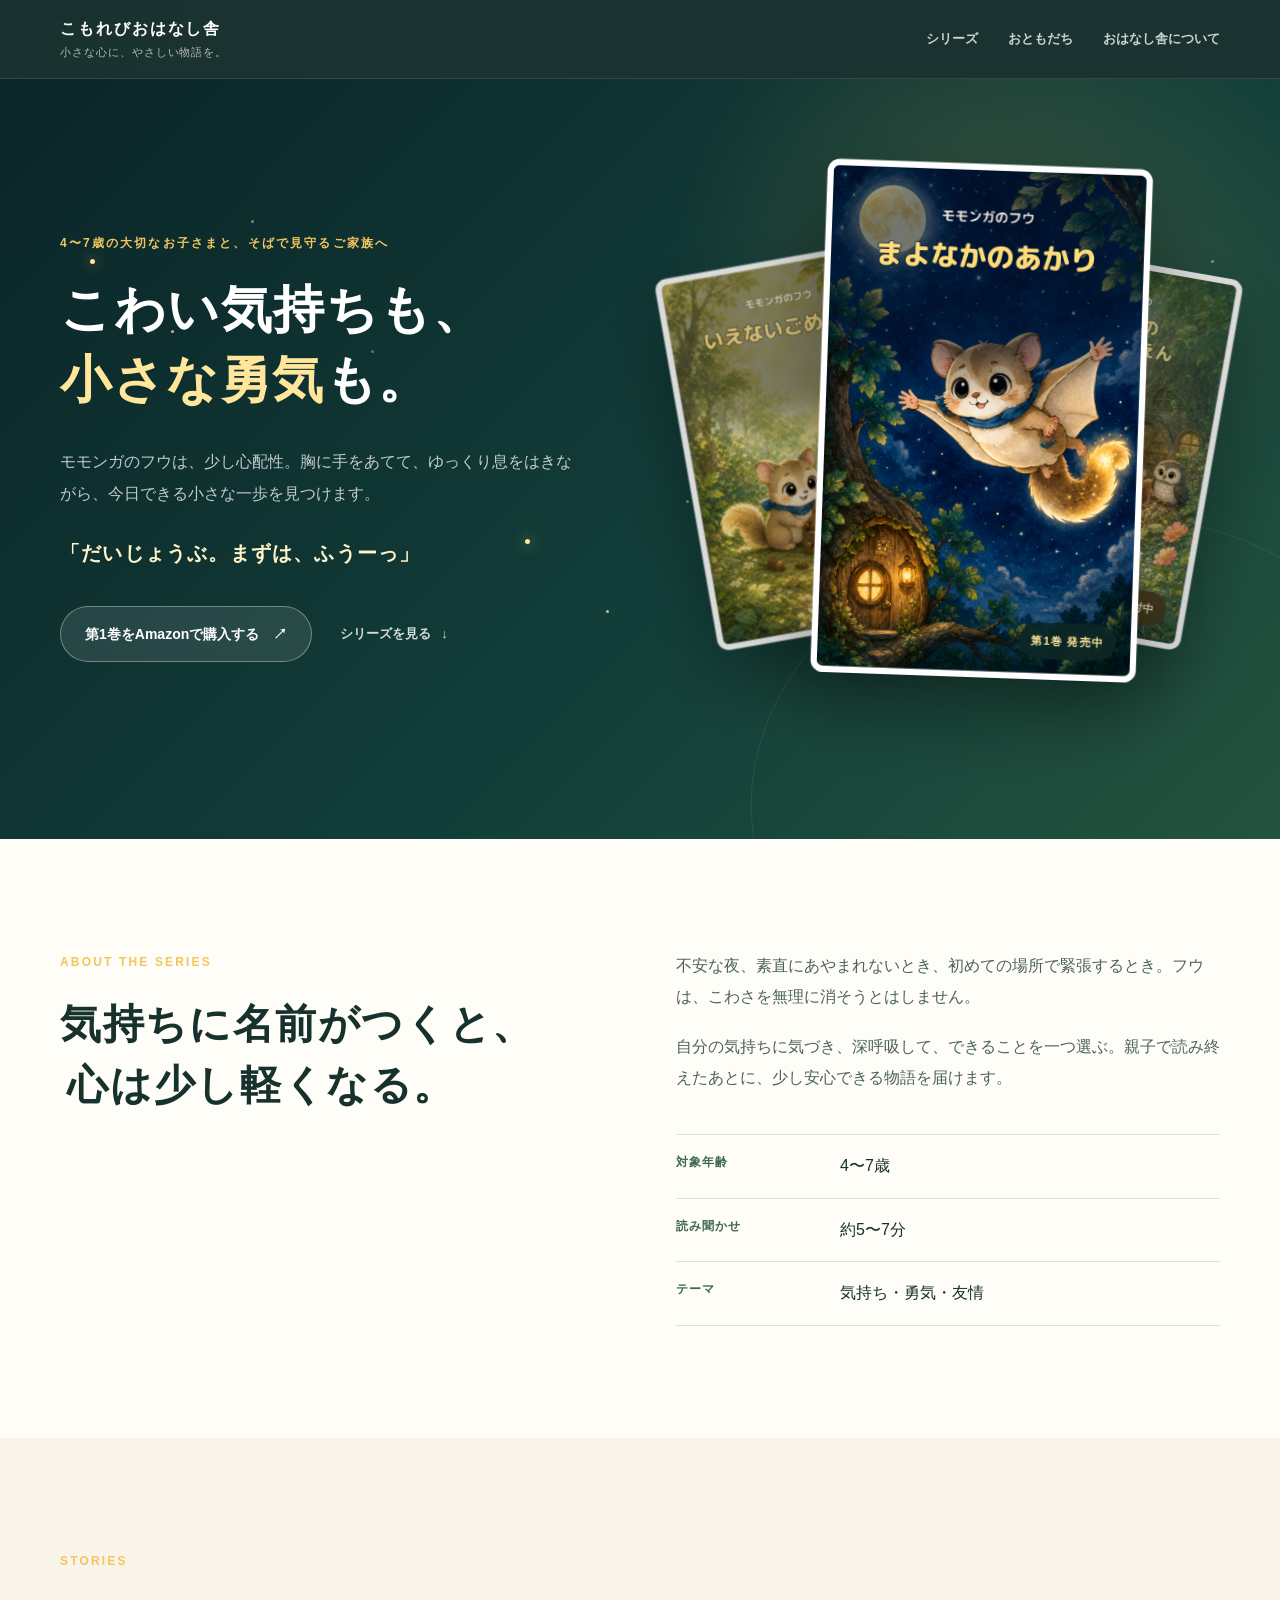
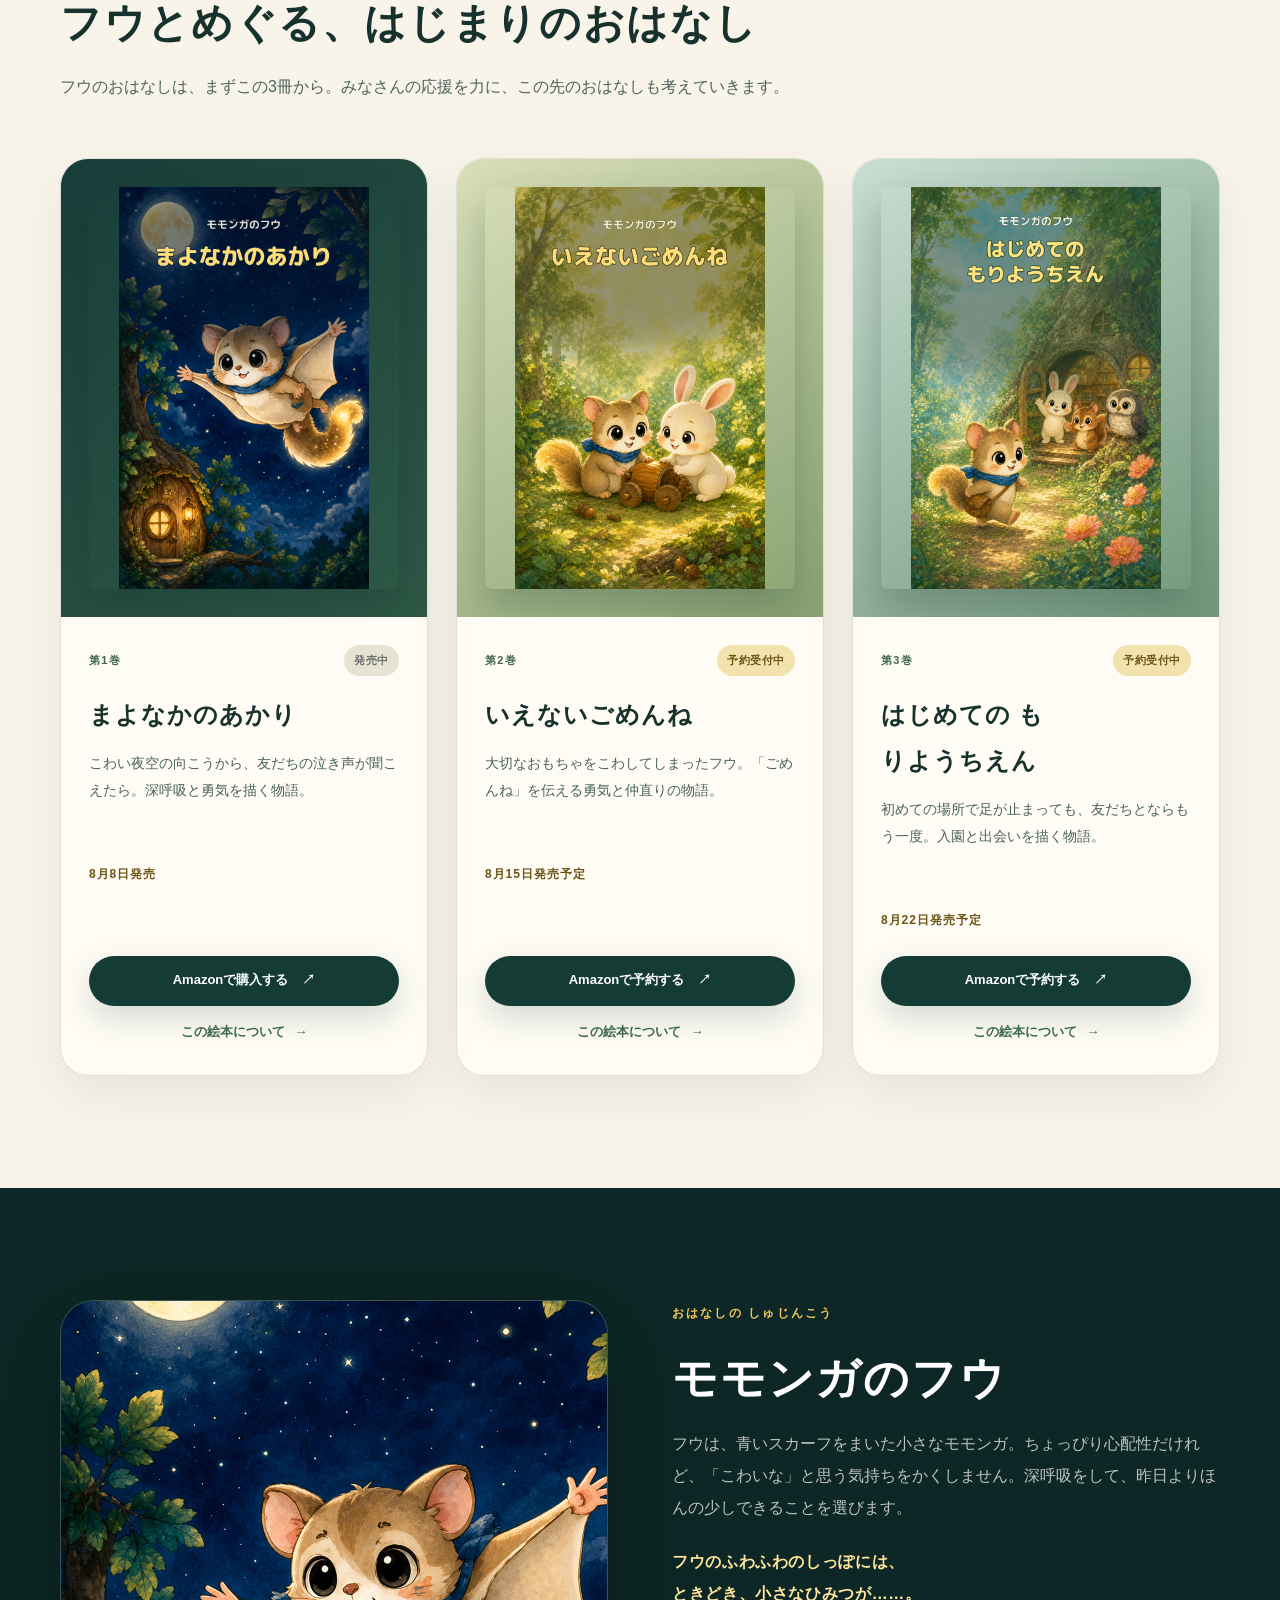
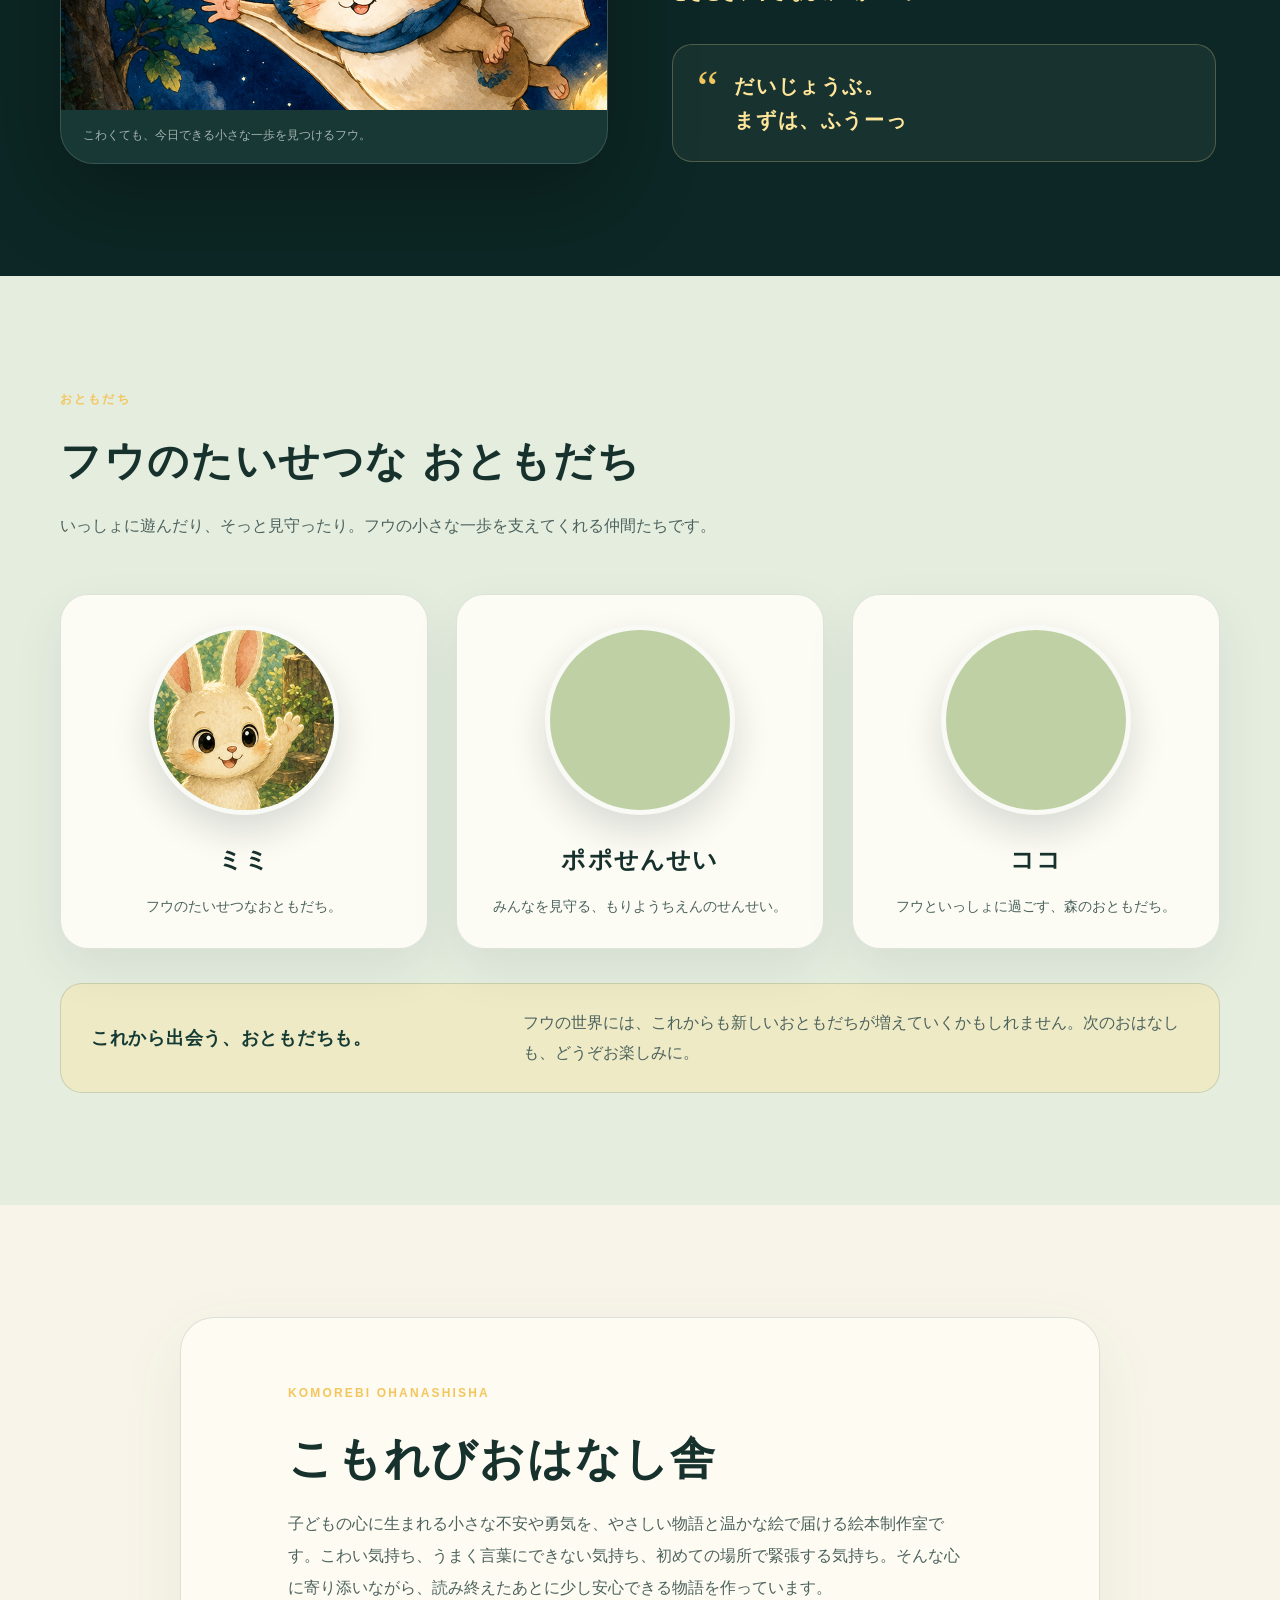
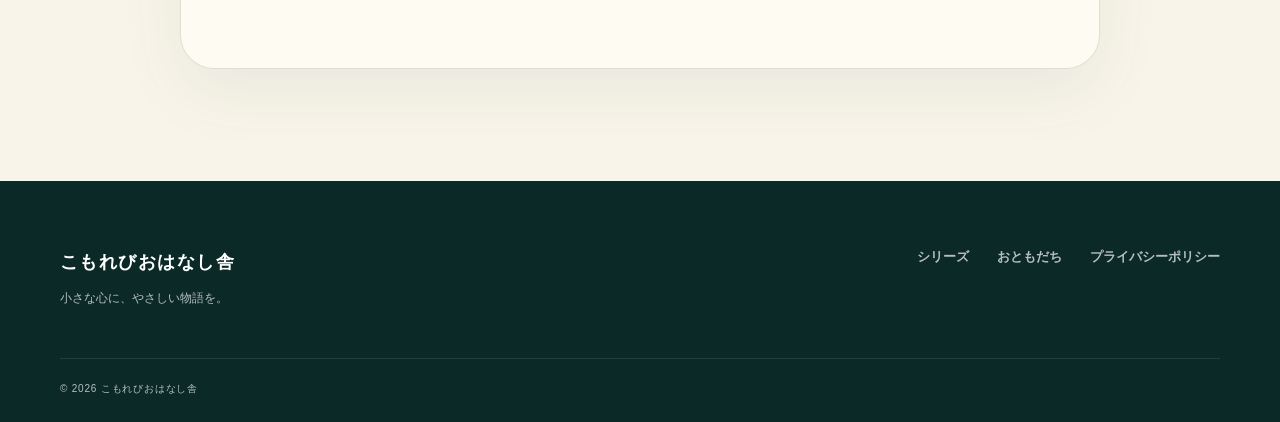
==== commit 9ab8cf25: "Update index.html" ====
--- a/index.html
+++ b/index.html
@@ -133,8 +133,8 @@
                 <img src="./assets/images/book1-cover.jpg" alt="『まよなかのあかり』の表紙" width="1600" height="2560" loading="lazy">
               </a>
               <div class="book-card-body">
-                <div class="book-meta"><span>第1巻</span><span class="status">発売中</span></div></div>
-                <h3><a href="./books/mayonaka-no-akari/">まよなかのあかり</a></h3>
+  <div class="book-meta"><span>第1巻</span><span class="status">発売中</span></div>
+  <h3><a href="./books/mayonaka-no-akari/">まよなかのあかり</a></h3>
                 <p>こわい夜空の向こうから、友だちの泣き声が聞こえたら。深呼吸と勇気を描く物語。</p>
                 <time class="book-release" datetime="2026-08-08">8月8日発売</time>
                 <div class="book-card-actions">
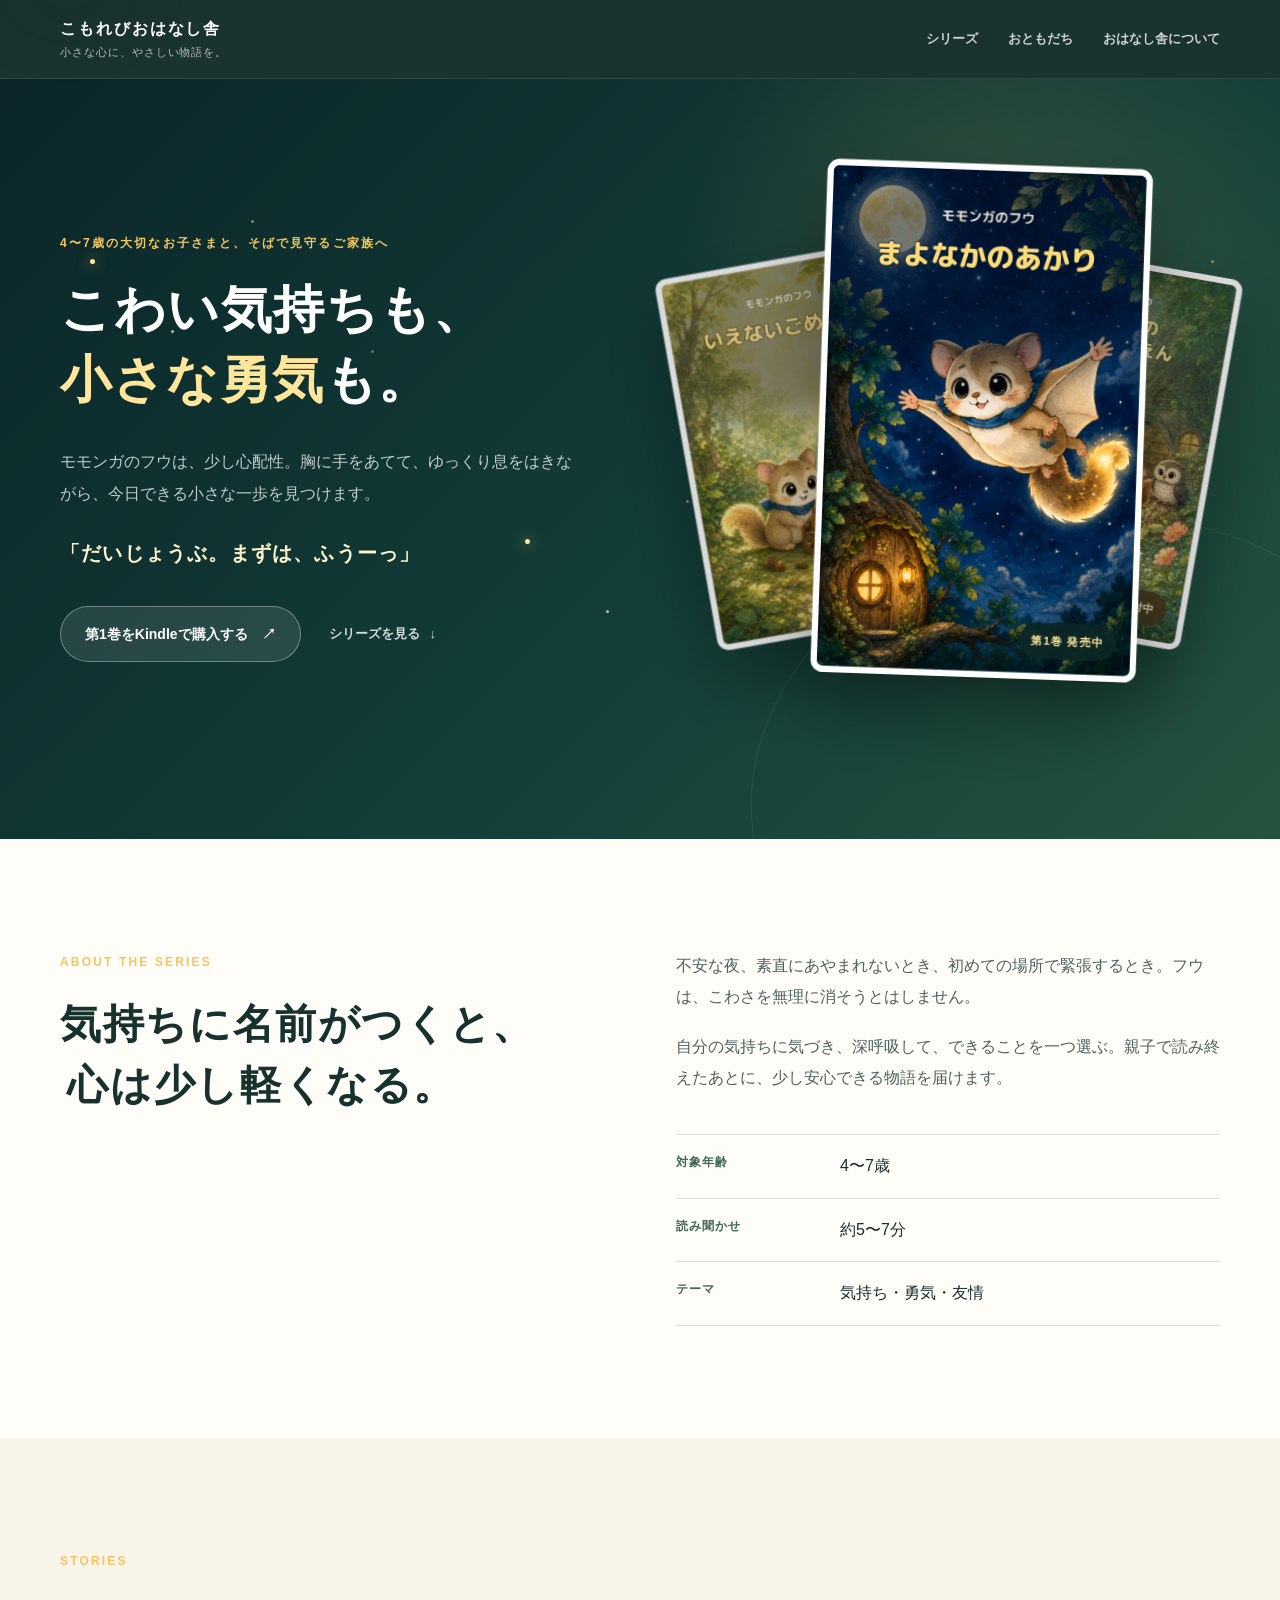
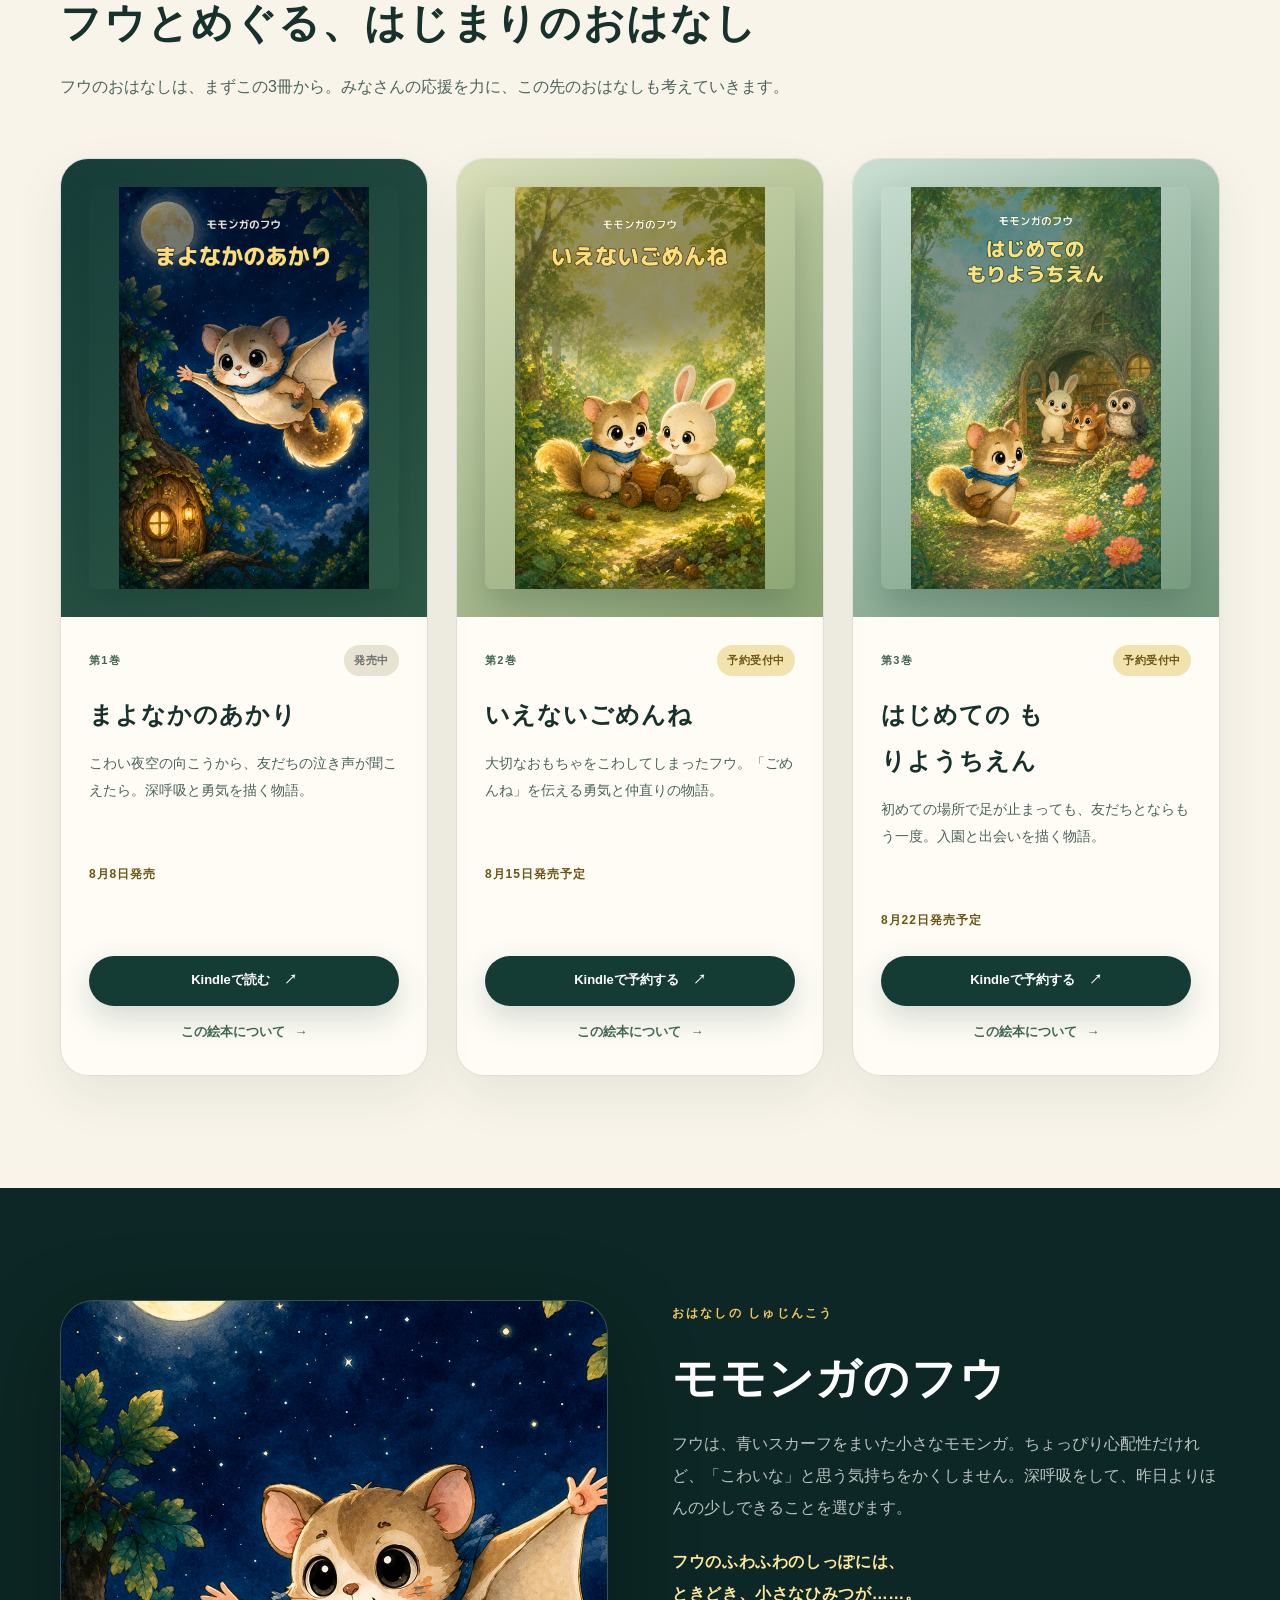
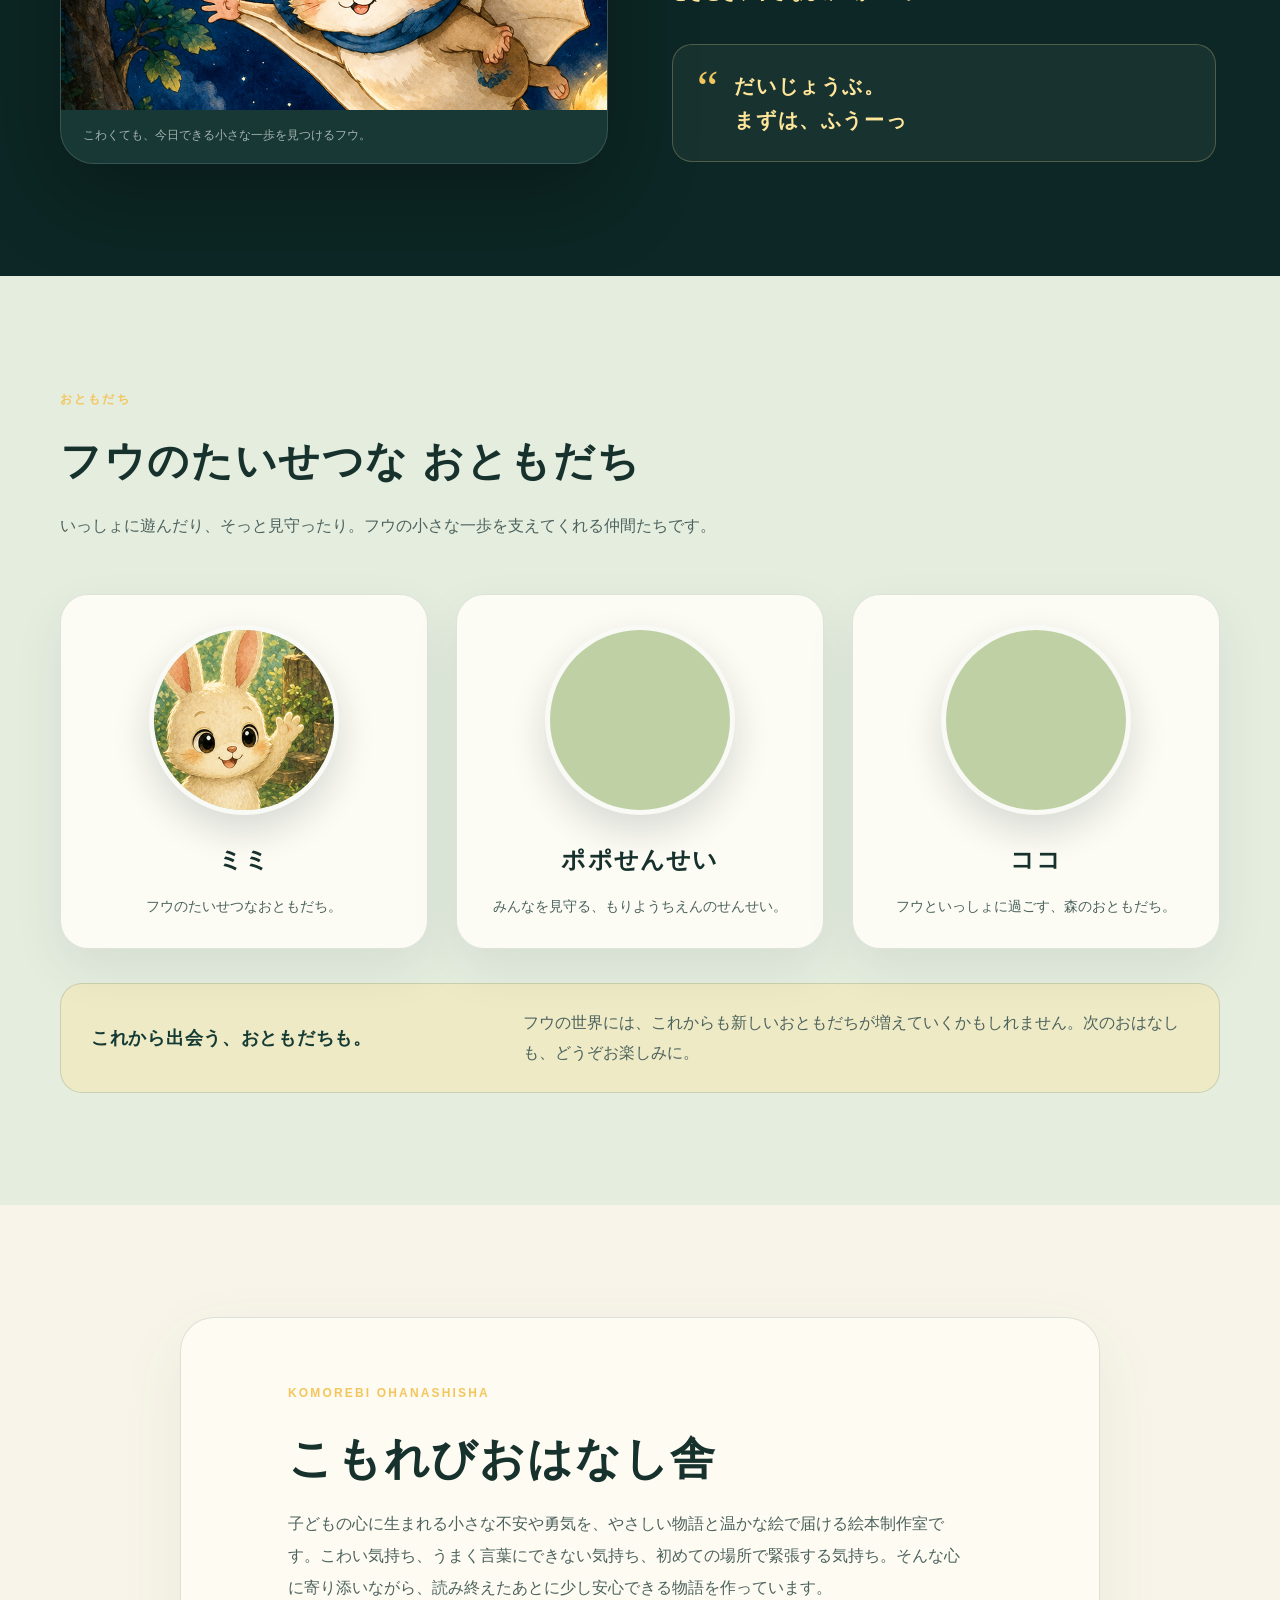
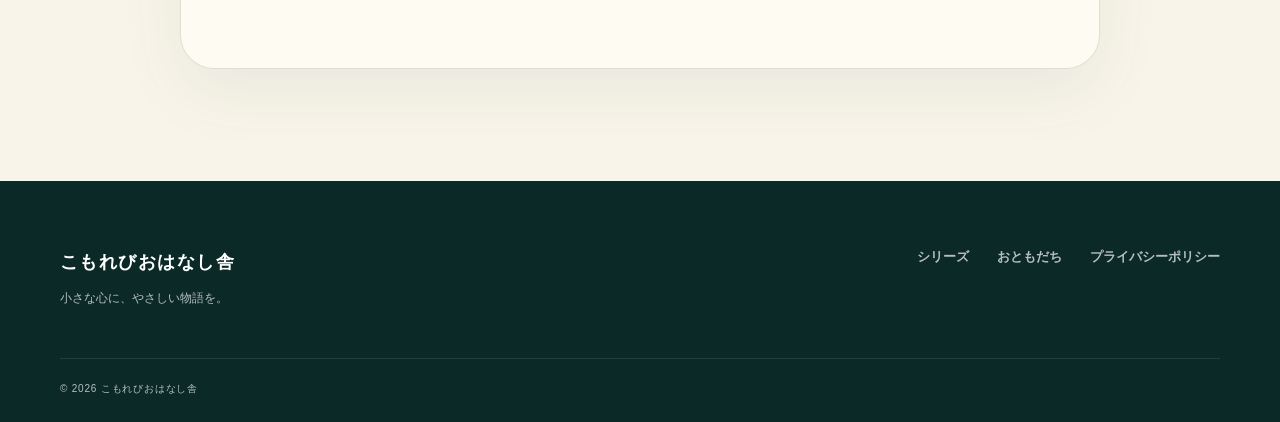
==== commit 15bc68c5: "Update book purchase links to Kindle options" ====
--- a/index.html
+++ b/index.html
@@ -79,7 +79,7 @@
             <p class="hero-lead">モモンガのフウは、少し心配性。胸に手をあてて、ゆっくり息をはきながら、今日できる小さな一歩を見つけます。</p>
             <blockquote>「だいじょうぶ。まずは、ふうーっ」</blockquote>
             <div class="hero-actions">
-              <a class="button button-light" href="https://www.amazon.co.jp/dp/B0HCF7L3FD" target="_blank" rel="noopener noreferrer" data-amazon-link data-book-id="book1" data-book-title="まよなかのあかり">第1巻をAmazonで購入する<span aria-hidden="true">↗</span></a>
+              <a class="button button-light" href="https://www.amazon.co.jp/dp/B0HCF7L3FD" target="_blank" rel="noopener noreferrer" data-amazon-link data-book-id="book1" data-book-title="まよなかのあかり">第1巻をKindleで購入する<span aria-hidden="true">↗</span></a>
               <a class="text-link" href="#series">シリーズを見る<span aria-hidden="true">↓</span></a>
             </div>
           </div>
@@ -138,7 +138,7 @@
                 <p>こわい夜空の向こうから、友だちの泣き声が聞こえたら。深呼吸と勇気を描く物語。</p>
                 <time class="book-release" datetime="2026-08-08">8月8日発売</time>
                 <div class="book-card-actions">
-                  <a class="button button-forest book-card-amazon" href="https://www.amazon.co.jp/dp/B0HCF7L3FD" target="_blank" rel="noopener noreferrer" data-amazon-link data-book-id="book1" data-book-title="まよなかのあかり">Amazonで購入する<span aria-hidden="true">↗</span></a>
+                  <a class="button button-forest book-card-amazon" href="https://www.amazon.co.jp/dp/B0HCF7L3FD" target="_blank" rel="noopener noreferrer" data-amazon-link data-book-id="book1" data-book-title="まよなかのあかり">Kindleで読む<span aria-hidden="true">↗</span></a>
                   <a class="card-link" href="./books/mayonaka-no-akari/">この絵本について<span aria-hidden="true">→</span></a>
                 </div>
               </div>
@@ -154,7 +154,7 @@
                 <p>大切なおもちゃをこわしてしまったフウ。「ごめんね」を伝える勇気と仲直りの物語。</p>
                 <time class="book-release" datetime="2026-08-15">8月15日発売予定</time>
                 <div class="book-card-actions">
-                  <a class="button button-forest book-card-amazon" href="https://www.amazon.co.jp/dp/B0HCKVYRCL" target="_blank" rel="noopener noreferrer" data-amazon-link data-book-id="book2" data-book-title="いえないごめんね">Amazonで予約する<span aria-hidden="true">↗</span></a>
+                  <a class="button button-forest book-card-amazon" href="https://www.amazon.co.jp/dp/B0HCKVYRCL" target="_blank" rel="noopener noreferrer" data-amazon-link data-book-id="book2" data-book-title="いえないごめんね">Kindleで予約する<span aria-hidden="true">↗</span></a>
                   <a class="card-link" href="./books/ienai-gomenne/">この絵本について<span aria-hidden="true">→</span></a>
                 </div>
               </div>
@@ -170,7 +170,7 @@
                 <p>初めての場所で足が止まっても、友だちとならもう一度。入園と出会いを描く物語。</p>
                 <time class="book-release" datetime="2026-08-22">8月22日発売予定</time>
                 <div class="book-card-actions">
-                  <a class="button button-forest book-card-amazon" href="https://www.amazon.co.jp/dp/B0HCKT7JBR" target="_blank" rel="noopener noreferrer" data-amazon-link data-book-id="book3" data-book-title="はじめての もりようちえん">Amazonで予約する<span aria-hidden="true">↗</span></a>
+                  <a class="button button-forest book-card-amazon" href="https://www.amazon.co.jp/dp/B0HCKT7JBR" target="_blank" rel="noopener noreferrer" data-amazon-link data-book-id="book3" data-book-title="はじめての もりようちえん">Kindleで予約する<span aria-hidden="true">↗</span></a>
                   <a class="card-link" href="./books/hajimete-no-moriyochien/">この絵本について<span aria-hidden="true">→</span></a>
                 </div>
               </div>
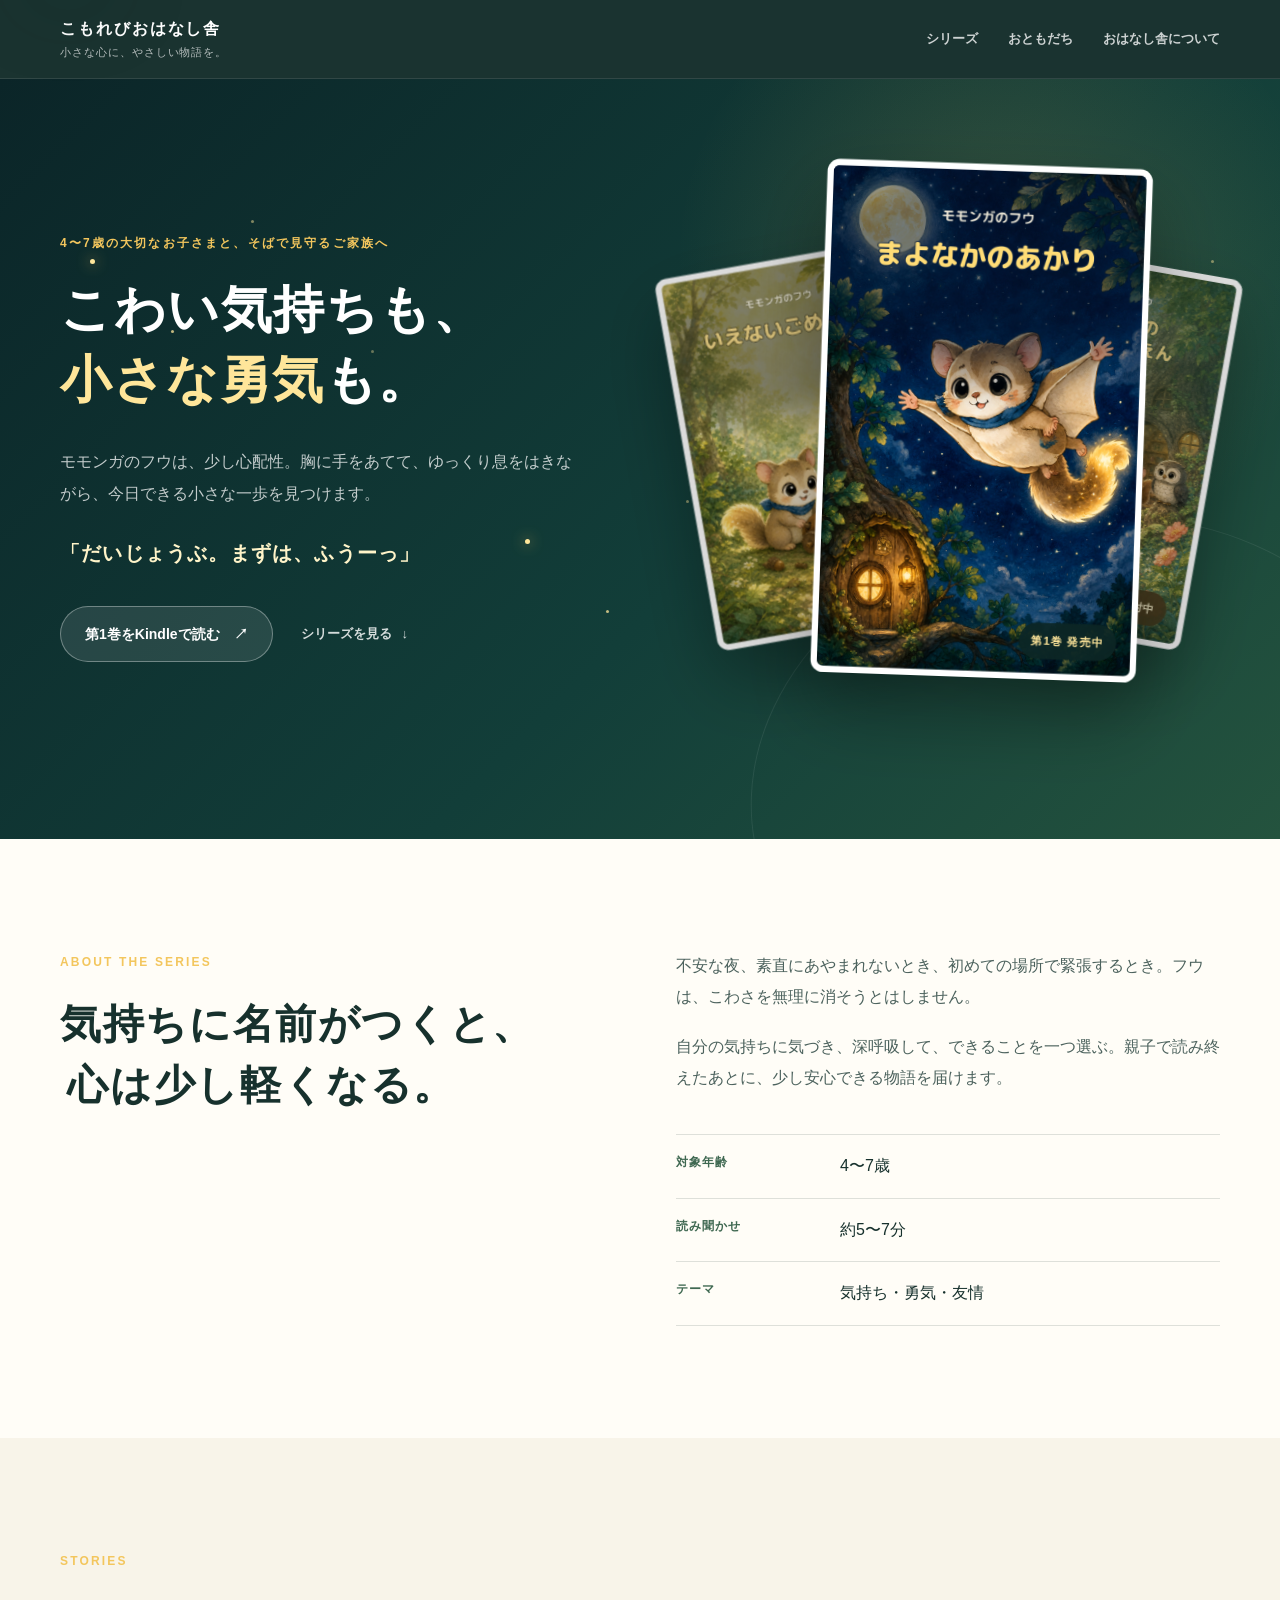
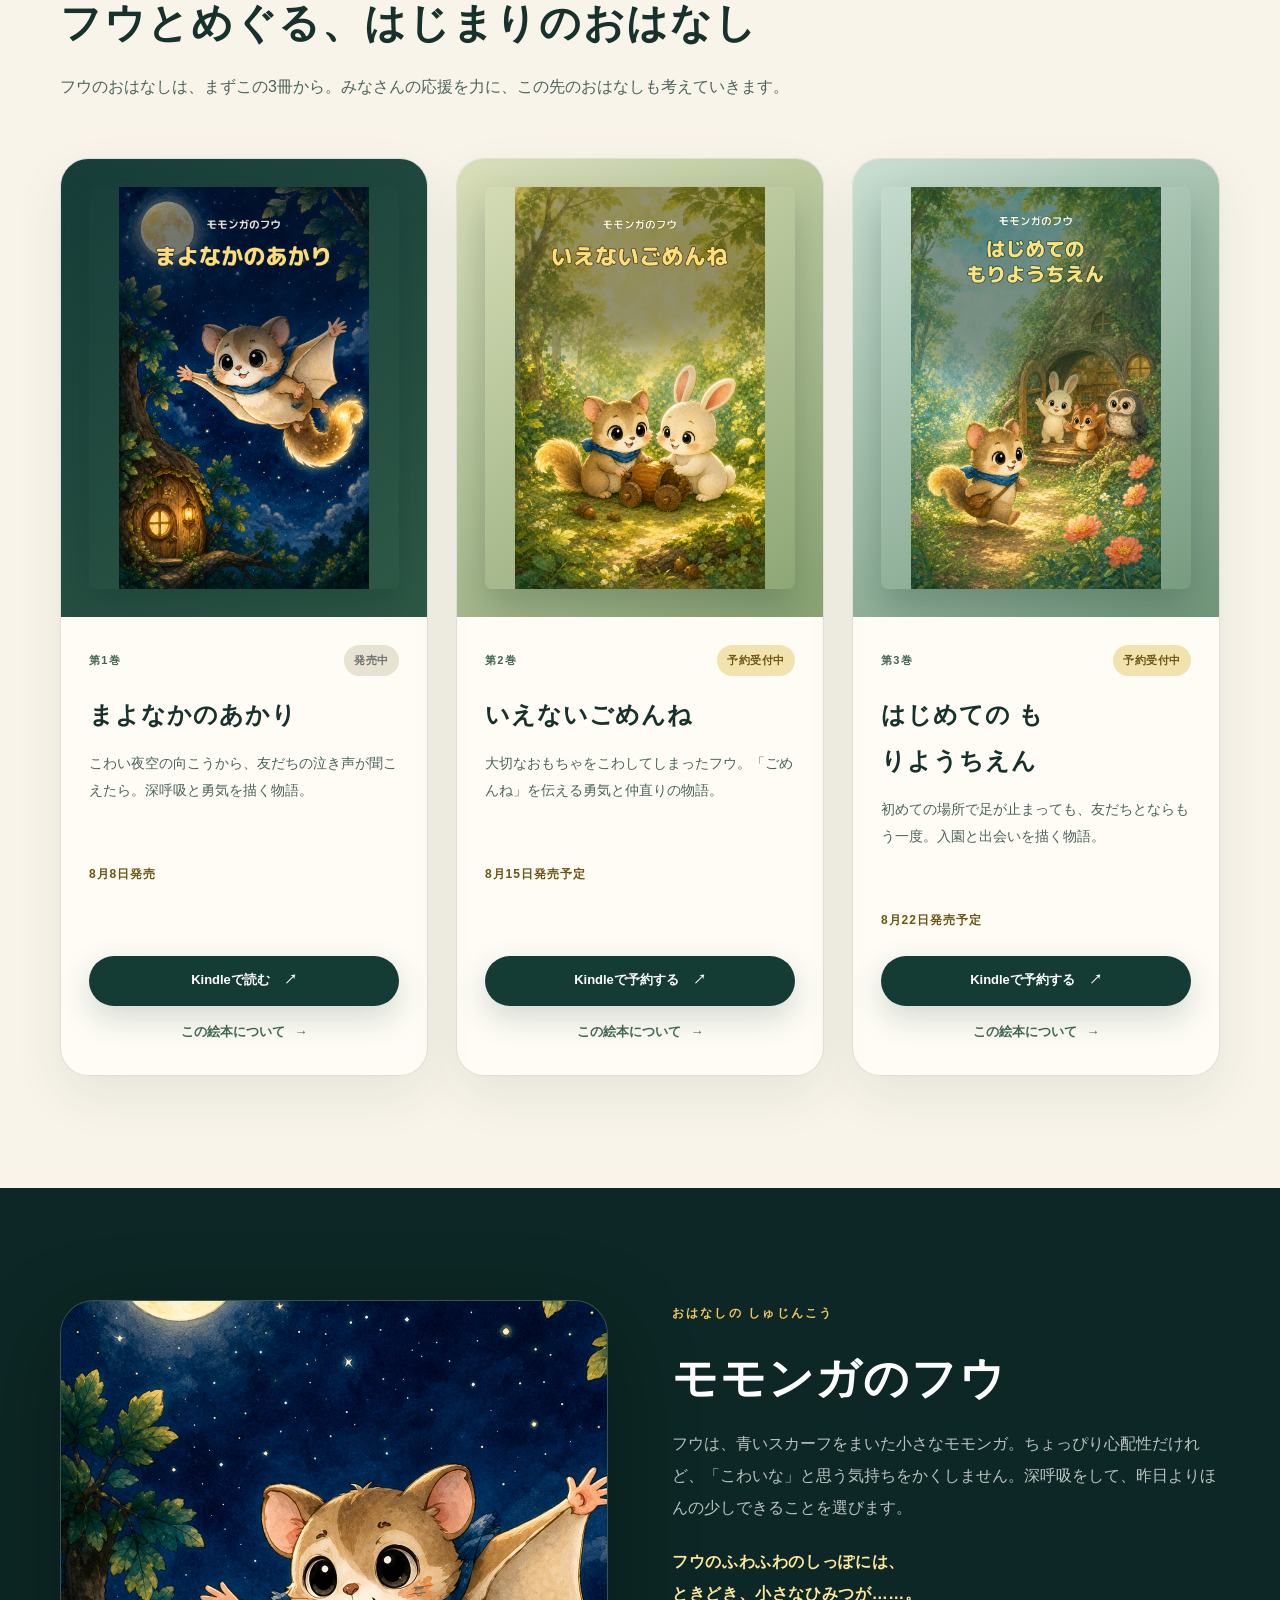
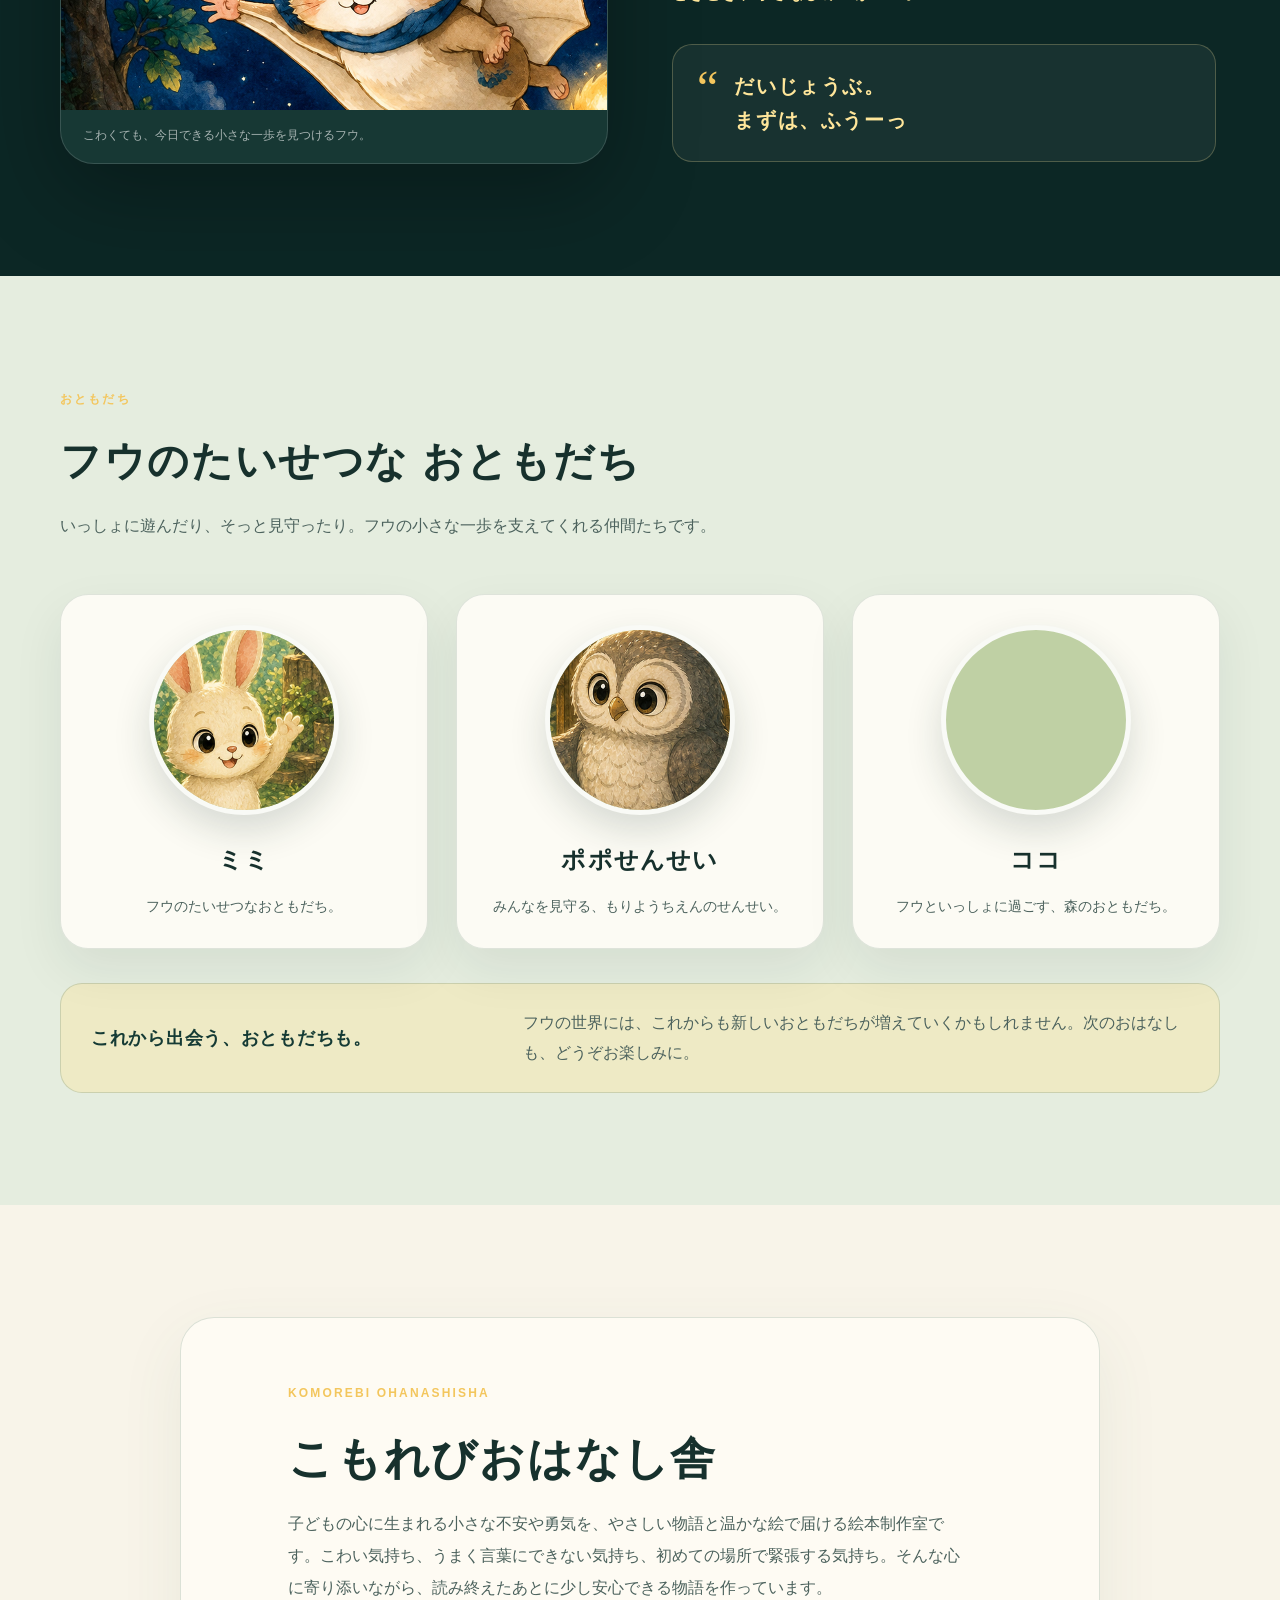
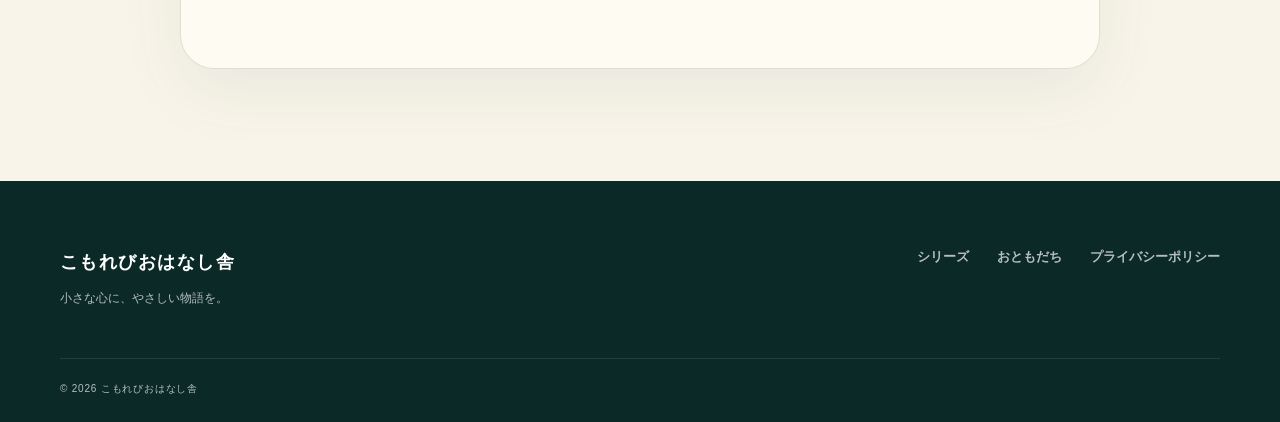
==== commit 32eceb71: "Change button text from '購入する' to '読む'" ====
--- a/index.html
+++ b/index.html
@@ -79,7 +79,7 @@
             <p class="hero-lead">モモンガのフウは、少し心配性。胸に手をあてて、ゆっくり息をはきながら、今日できる小さな一歩を見つけます。</p>
             <blockquote>「だいじょうぶ。まずは、ふうーっ」</blockquote>
             <div class="hero-actions">
-              <a class="button button-light" href="https://www.amazon.co.jp/dp/B0HCF7L3FD" target="_blank" rel="noopener noreferrer" data-amazon-link data-book-id="book1" data-book-title="まよなかのあかり">第1巻をKindleで購入する<span aria-hidden="true">↗</span></a>
+              <a class="button button-light" href="https://www.amazon.co.jp/dp/B0HCF7L3FD" target="_blank" rel="noopener noreferrer" data-amazon-link data-book-id="book1" data-book-title="まよなかのあかり">第1巻をKindleで読む<span aria-hidden="true">↗</span></a>
               <a class="text-link" href="#series">シリーズを見る<span aria-hidden="true">↓</span></a>
             </div>
           </div>
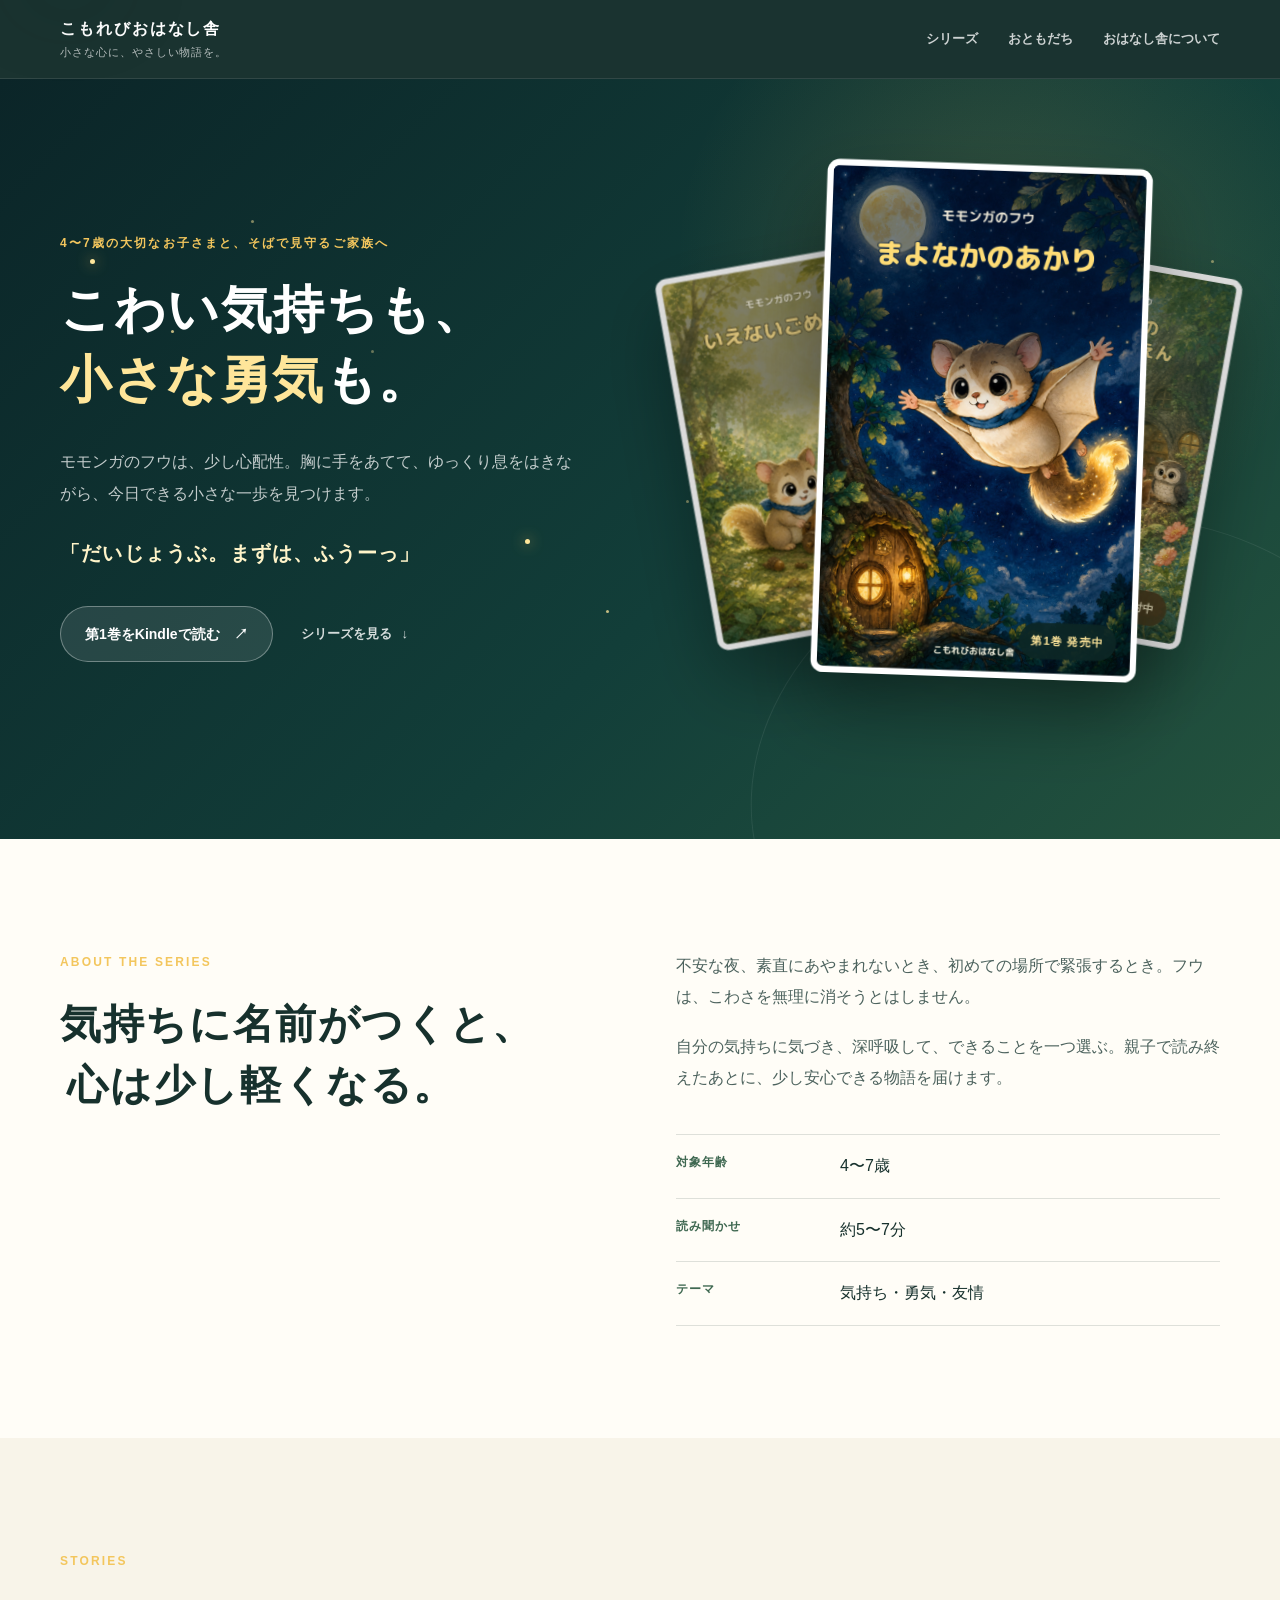
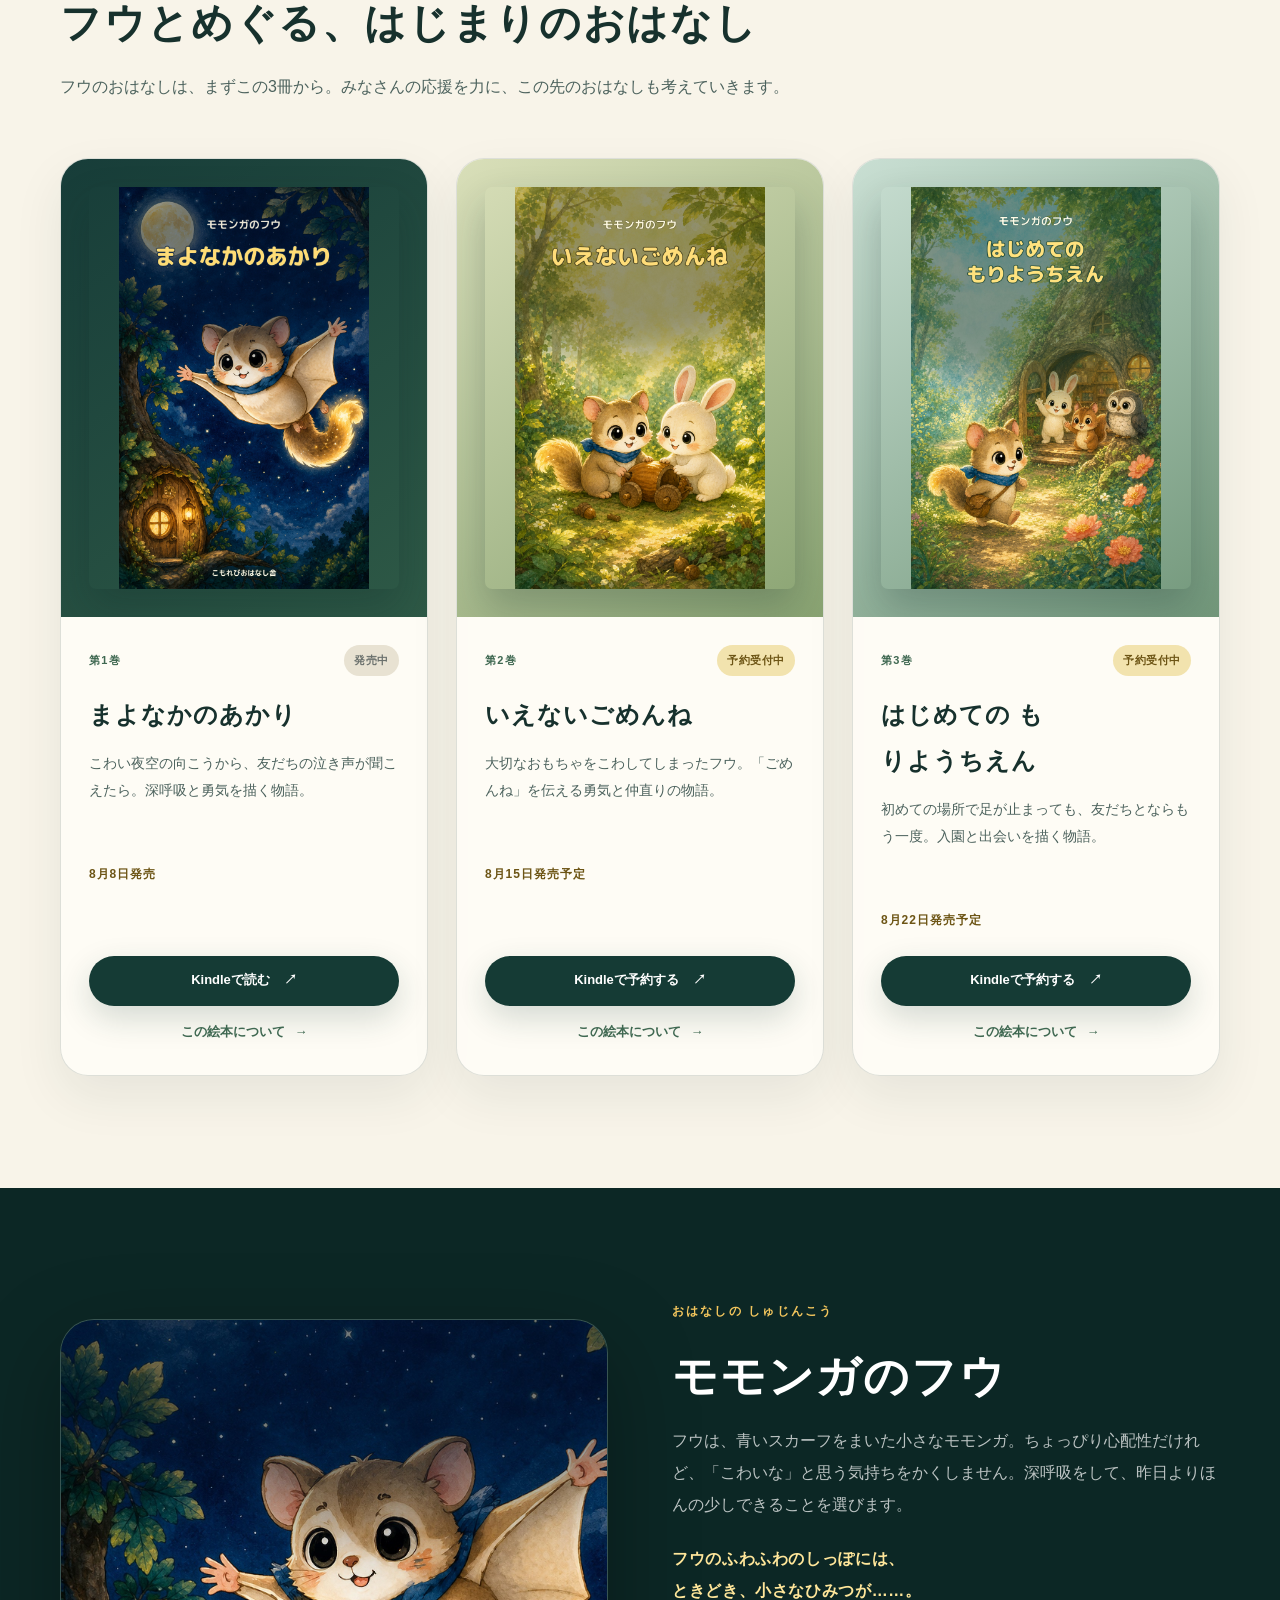
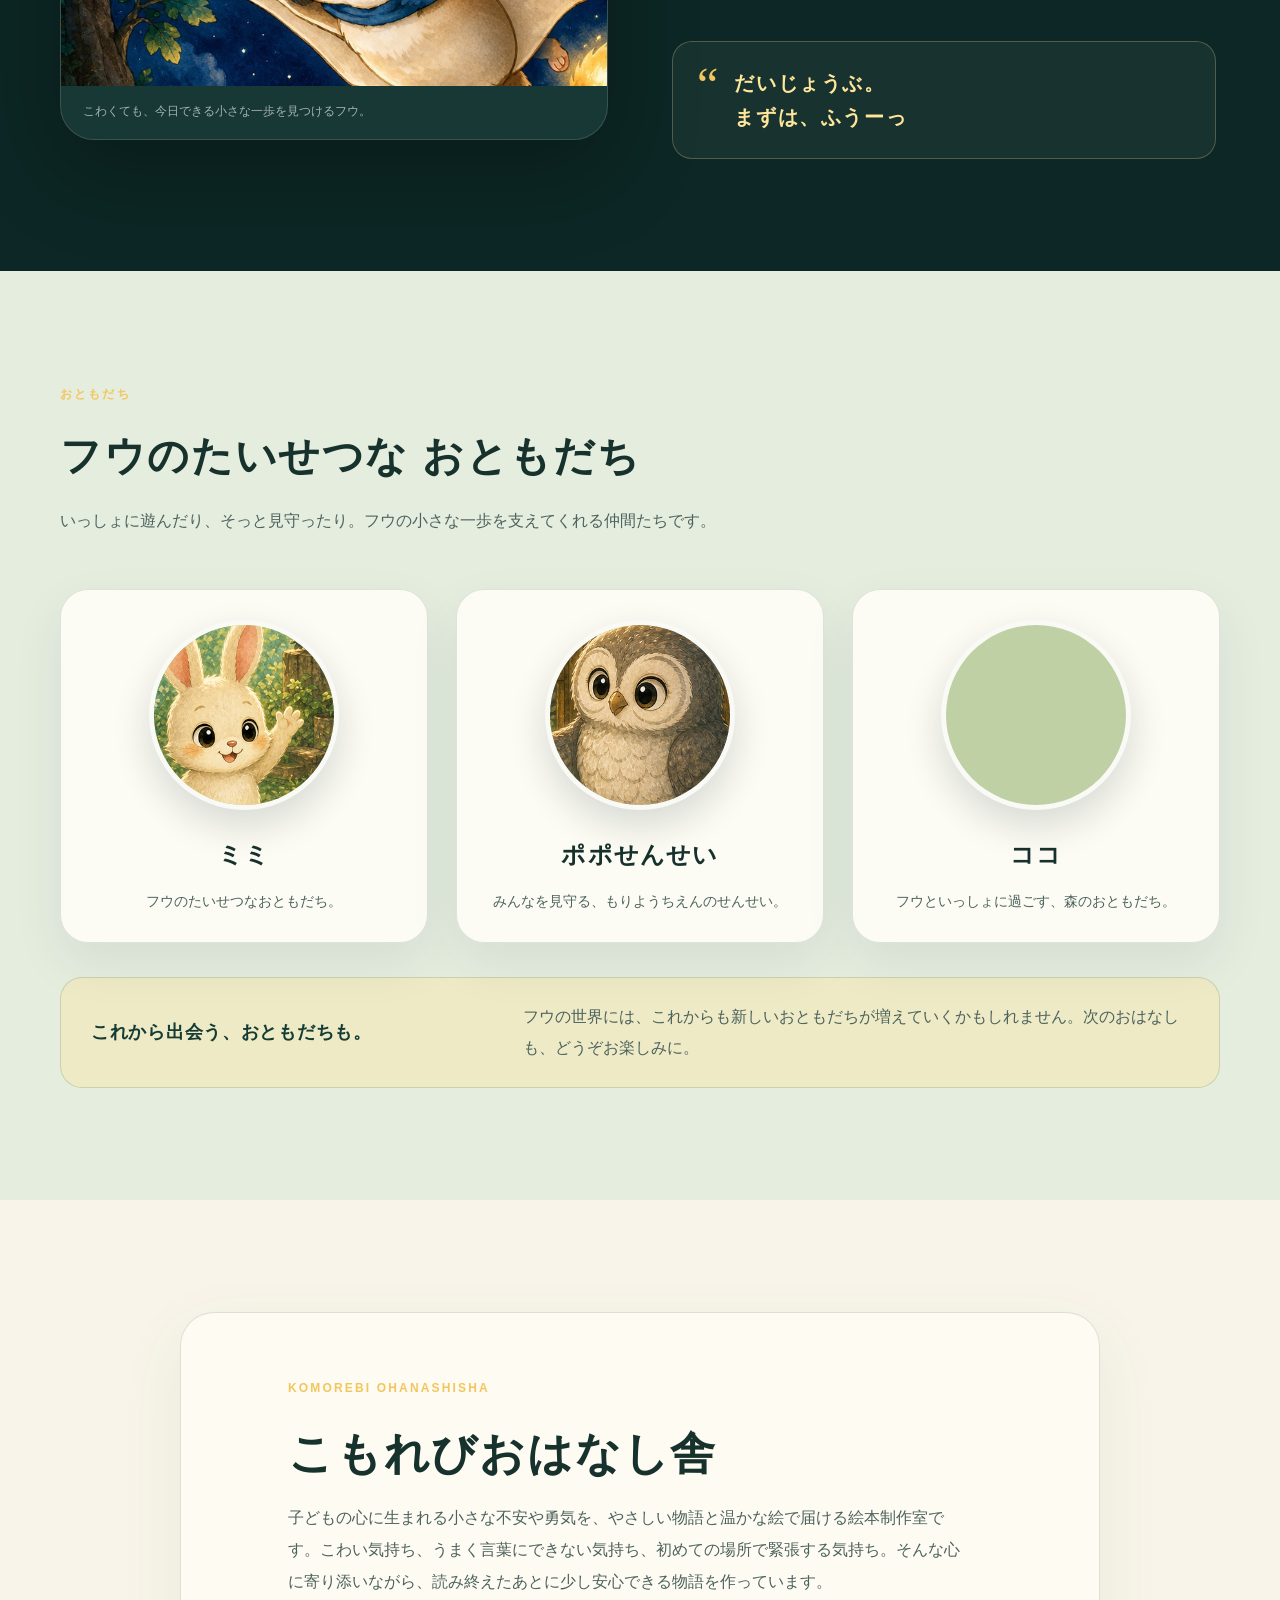
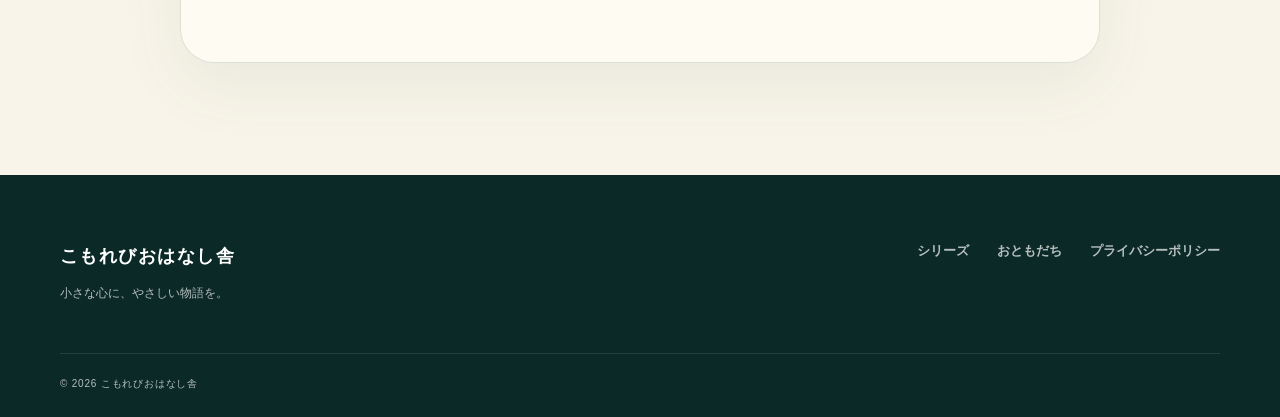
==== commit cf4e6359: "第1巻表紙と主人公画像を更新" ====
--- a/index.html
+++ b/index.html
@@ -8,7 +8,7 @@
     <meta property="og:type" content="website">
     <meta property="og:title" content="モモンガのフウ｜こもれびおはなし舎">
     <meta property="og:description" content="こわい気持ちも、小さな勇気も。親子でひらく、やさしい森の物語。">
-    <meta property="og:image" content="https://komorebi-ohanashisha.com/assets/images/book1-cover.jpg">
+    <meta property="og:image" content="https://komorebi-ohanashisha.com/assets/images/book1-cover-title.jpg">
 <meta property="og:image:alt" content="モモンガのフウ 第1巻『まよなかのあかり』の表紙">
 <meta property="og:url" content="https://komorebi-ohanashisha.com/">
 <meta property="og:site_name" content="こもれびおはなし舎">
@@ -17,7 +17,7 @@
 <meta name="twitter:card" content="summary_large_image">
 <meta name="twitter:title" content="モモンガのフウ｜こもれびおはなし舎">
 <meta name="twitter:description" content="こわい気持ちも、小さな勇気も。親子でひらく、やさしい森の物語。">
-<meta name="twitter:image" content="https://komorebi-ohanashisha.com/assets/images/book1-cover.jpg">
+<meta name="twitter:image" content="https://komorebi-ohanashisha.com/assets/images/book1-cover-title.jpg">
 <meta name="twitter:image:alt" content="モモンガのフウ 第1巻『まよなかのあかり』の表紙">
 
 <link rel="canonical" href="https://komorebi-ohanashisha.com/">
@@ -86,7 +86,7 @@
 
           <div class="cover-stage reveal" aria-label="モモンガのフウ シリーズ第1巻から第3巻">
             <a class="cover cover-main" href="./books/mayonaka-no-akari/" aria-label="第1巻 まよなかのあかりの紹介を見る">
-              <img src="./assets/images/book1-cover.jpg" alt="モモンガのフウ 第1巻『まよなかのあかり』表紙" width="1600" height="2560">
+              <img src="./assets/images/book1-cover-title.jpg" alt="モモンガのフウ 第1巻『まよなかのあかり』表紙" width="1600" height="2560">
               <span class="cover-label">第1巻 発売中</span>
             </a>
             <a class="cover cover-back cover-two" href="./books/ienai-gomenne/" aria-label="第2巻 いえないごめんねの紹介を見る">
@@ -130,7 +130,7 @@
           <div class="book-grid">
             <article class="book-card book-card-night">
               <a class="book-card-image" href="./books/mayonaka-no-akari/">
-                <img src="./assets/images/book1-cover.jpg" alt="『まよなかのあかり』の表紙" width="1600" height="2560" loading="lazy">
+                <img src="./assets/images/book1-cover-title.jpg" alt="『まよなかのあかり』の表紙" width="1600" height="2560" loading="lazy">
               </a>
               <div class="book-card-body">
   <div class="book-meta"><span>第1巻</span><span class="status">発売中</span></div>
@@ -182,7 +182,7 @@
       <section class="fuu-section section">
         <div class="shell fuu-grid">
           <figure class="scene-card">
-            <img src="./assets/images/character-fuu-master.jpg?v=20260804-2" alt="夜空を飛ぶモモンガのフウ" width="2164" height="1623" loading="lazy" decoding="async">
+            <img src="./assets/images/character-fuu-crop.jpg?v=20260811" alt="夜空を飛ぶモモンガのフウ" width="1443" height="967" loading="lazy" decoding="async">
             <figcaption>こわくても、今日できる小さな一歩を見つけるフウ。</figcaption>
           </figure>
           <div class="fuu-copy">
--- a/assets/styles.css
+++ b/assets/styles.css
@@ -695,7 +695,7 @@
 
 .scene-card img {
   width: 100%;
-  aspect-ratio: 4 / 3;
+  aspect-ratio: 1443 / 967;
   object-fit: cover;
   object-position: center;
 }
@@ -1534,7 +1534,7 @@
   }
 
   .scene-card img {
-    aspect-ratio: 4 / 3;
+    aspect-ratio: 1443 / 967;
     object-position: center;
   }
 
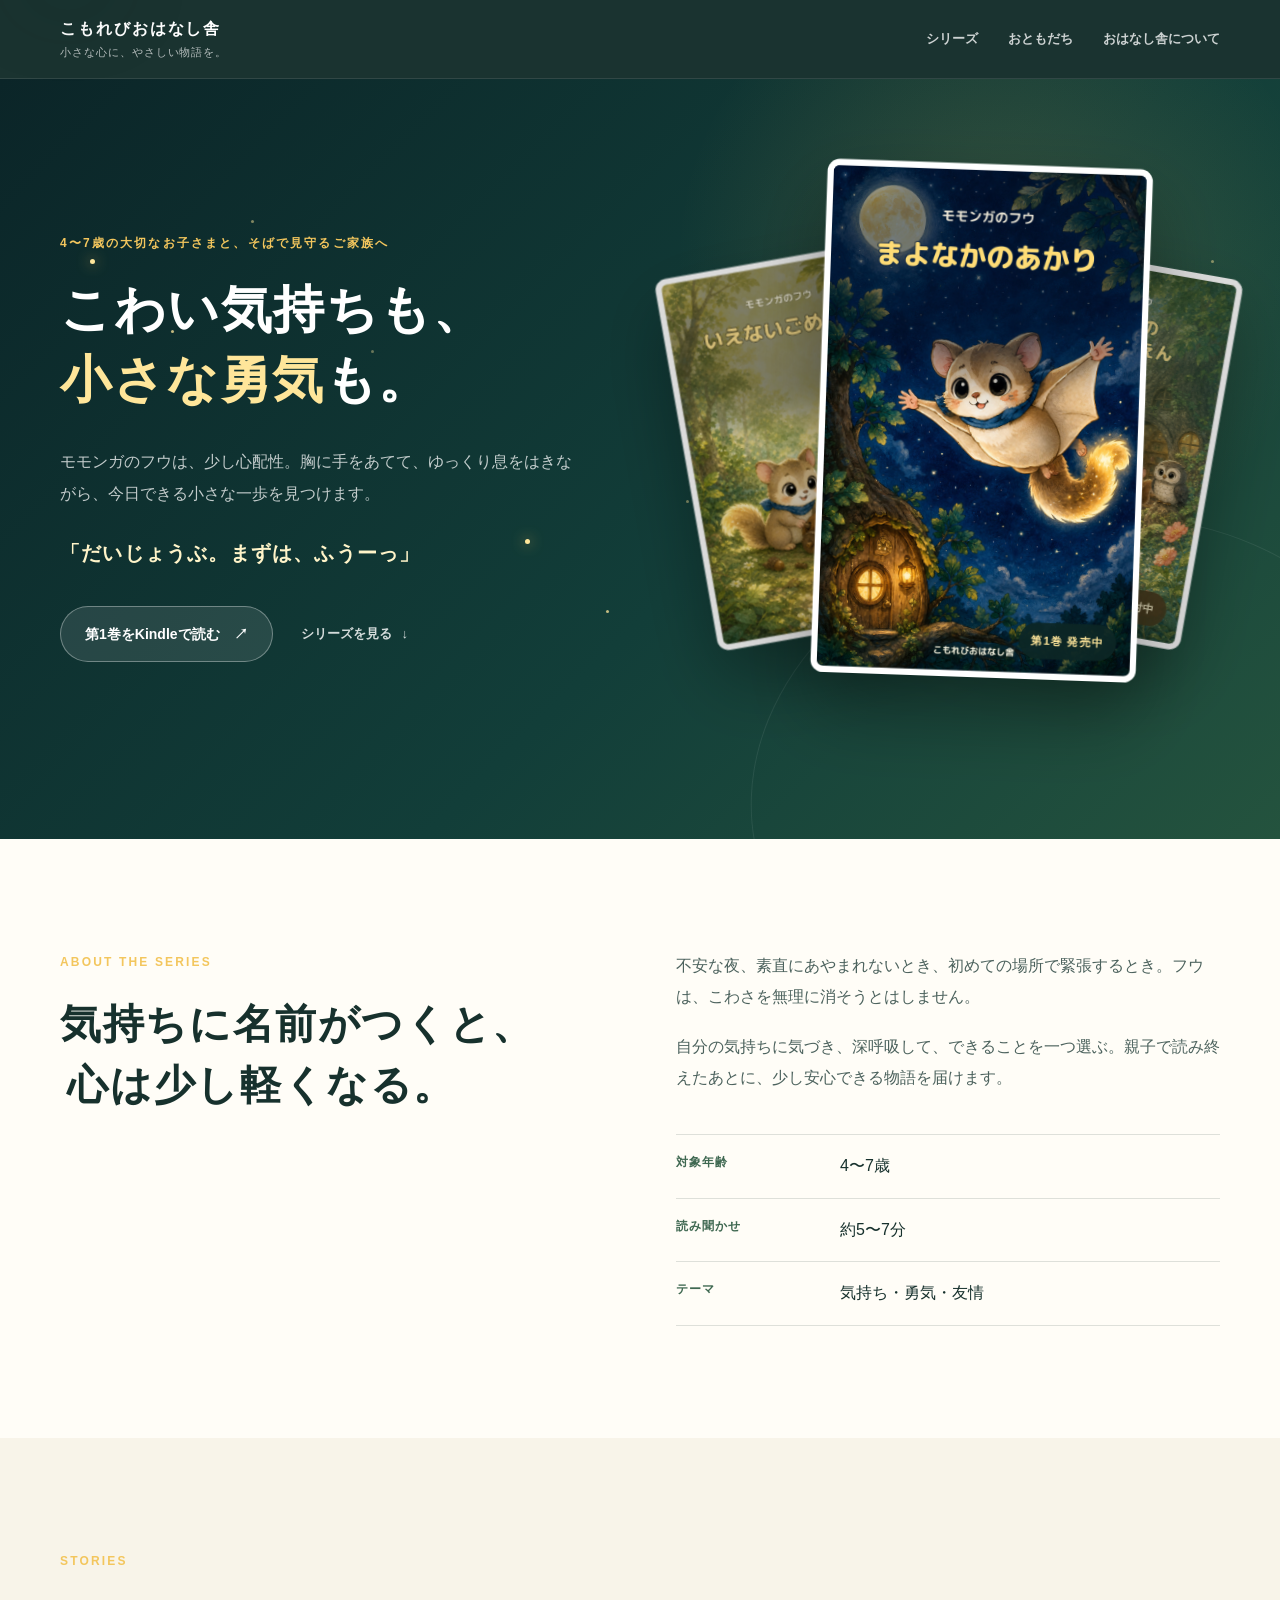
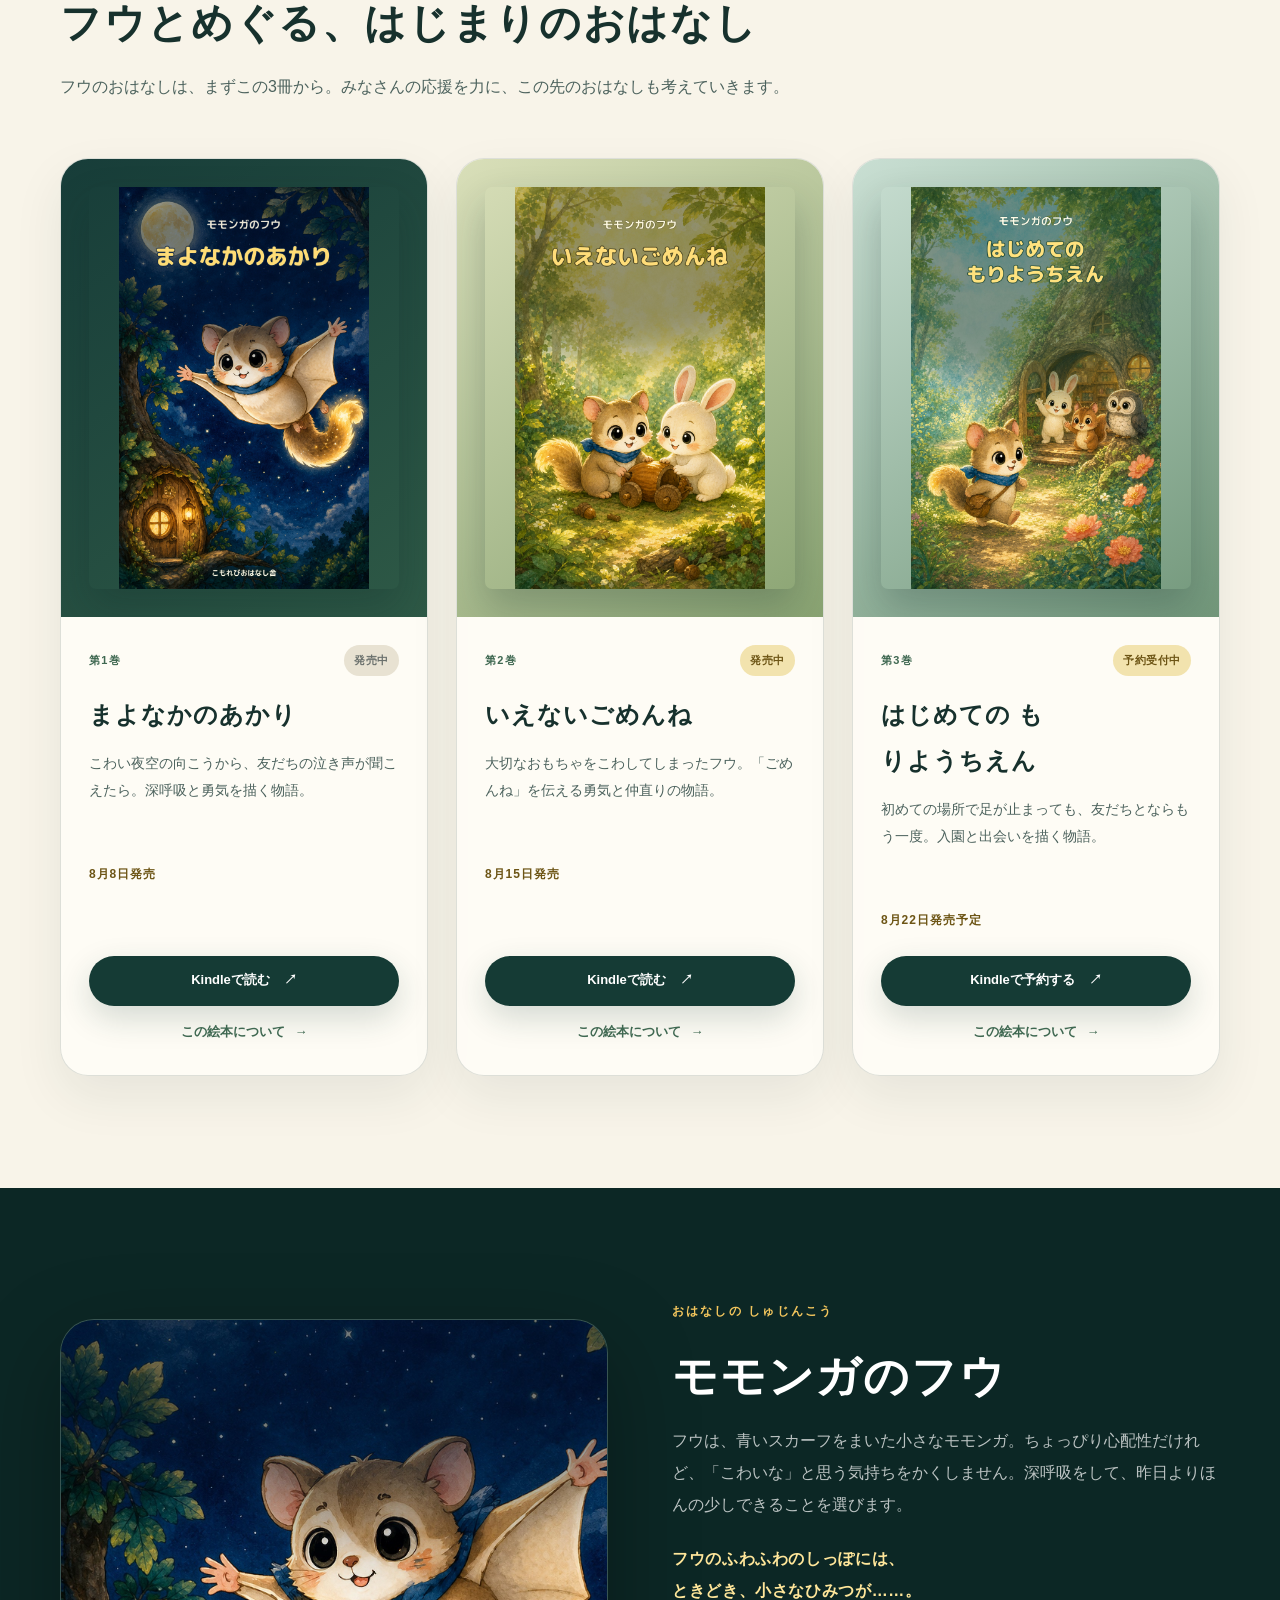
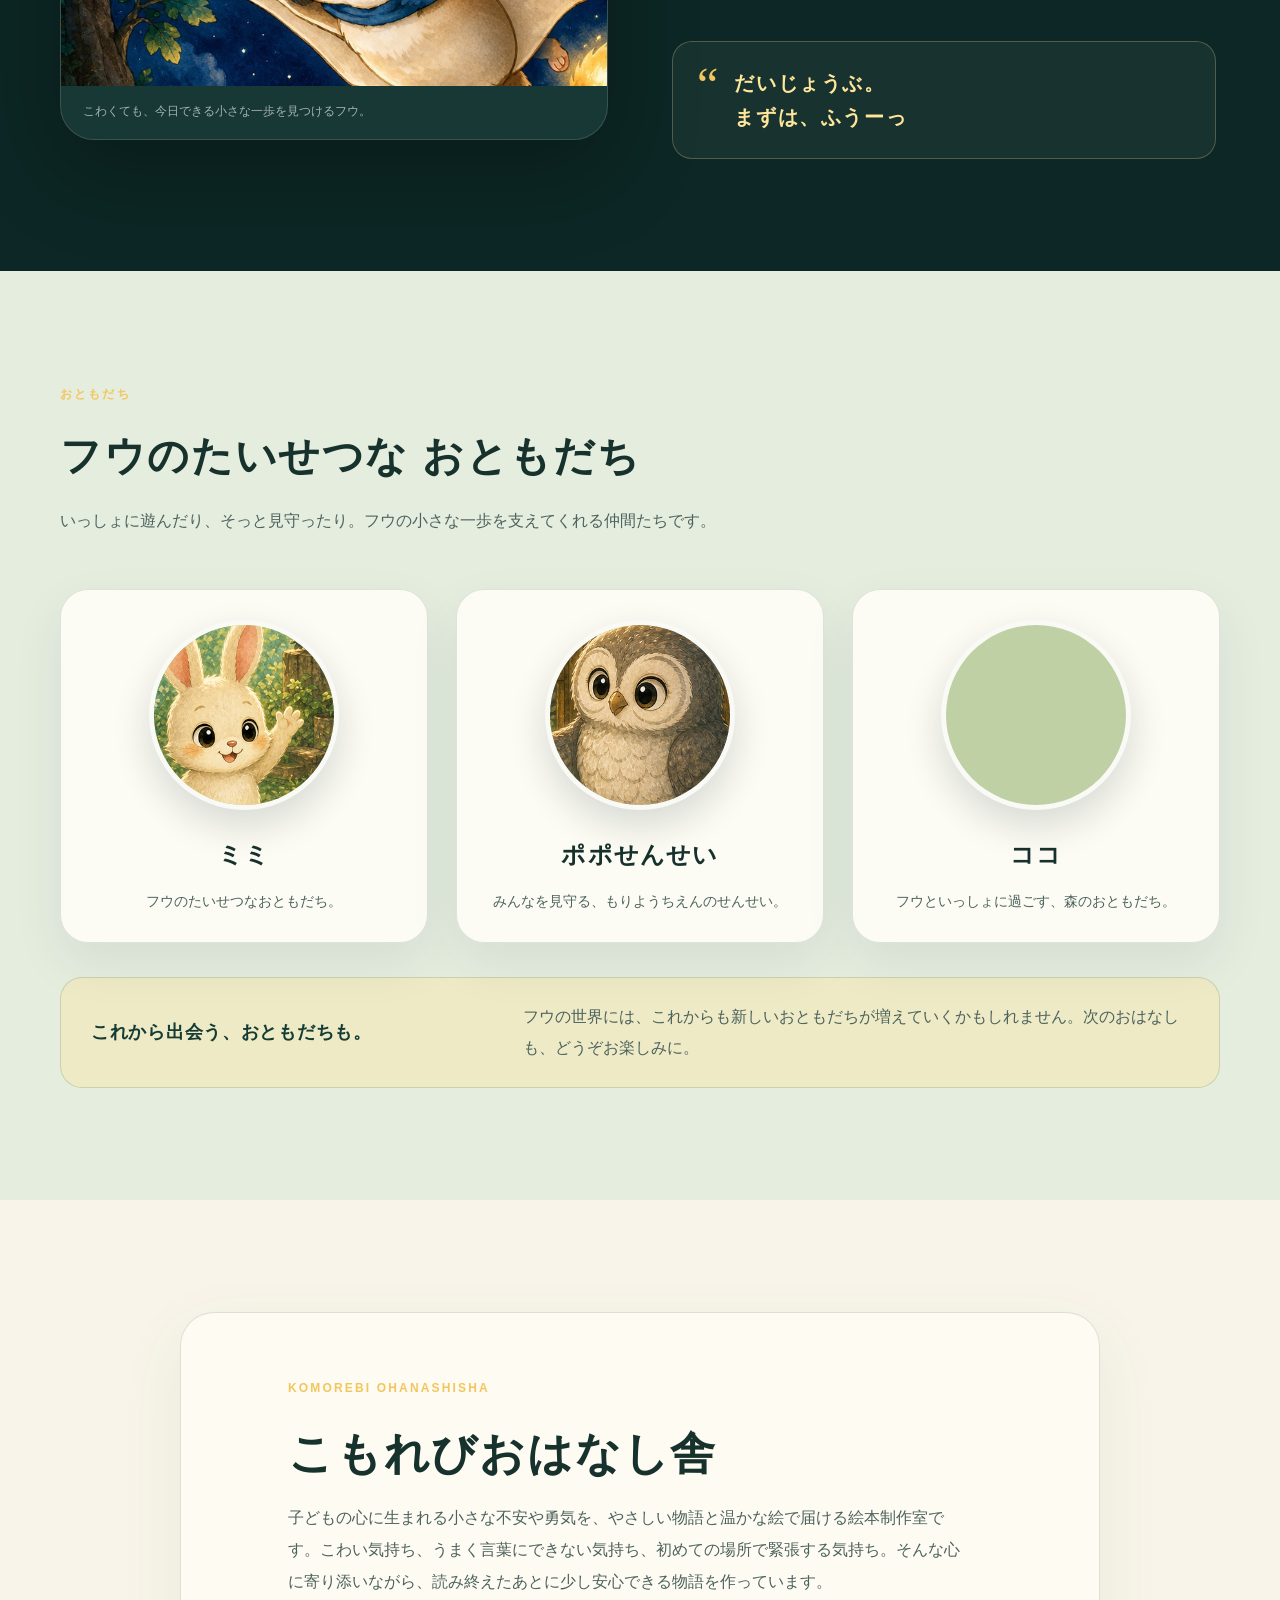
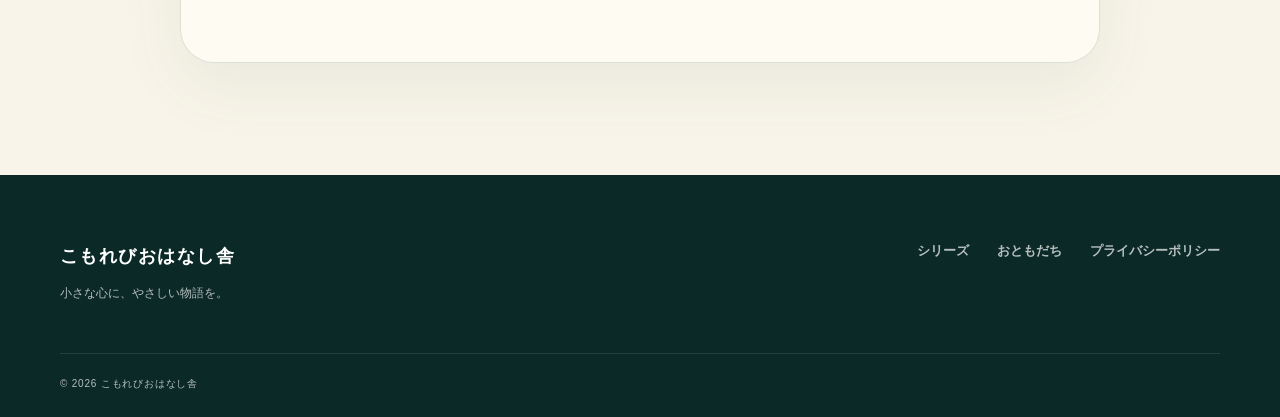
==== commit 55ec7b18: "Update status of second volume to '発売中'" ====
--- a/index.html
+++ b/index.html
@@ -91,7 +91,7 @@
             </a>
             <a class="cover cover-back cover-two" href="./books/ienai-gomenne/" aria-label="第2巻 いえないごめんねの紹介を見る">
               <img src="./assets/images/book2-cover.jpg" alt="モモンガのフウ 第2巻『いえないごめんね』表紙" width="1600" height="2560">
-              <span class="cover-label cover-label-preorder">第2巻 予約受付中</span>
+              <span class="cover-label cover-label-preorder">第2巻 発売中</span>
             </a>
             <a class="cover cover-back cover-three" href="./books/hajimete-no-moriyochien/" aria-label="第3巻 はじめての もりようちえんの紹介を見る">
               <img src="./assets/images/book3-cover.jpg" alt="モモンガのフウ 第3巻『はじめての もりようちえん』表紙" width="1600" height="2560">
@@ -149,12 +149,12 @@
                 <img src="./assets/images/book2-cover.jpg" alt="『いえないごめんね』の表紙" width="1600" height="2560" loading="lazy">
               </a>
               <div class="book-card-body">
-                <div class="book-meta"><span>第2巻</span><span class="status status-preorder">予約受付中</span></div>
+                <div class="book-meta"><span>第2巻</span><span class="status status-preorder">発売中</span></div>
                 <h3><a href="./books/ienai-gomenne/">いえないごめんね</a></h3>
                 <p>大切なおもちゃをこわしてしまったフウ。「ごめんね」を伝える勇気と仲直りの物語。</p>
-                <time class="book-release" datetime="2026-08-15">8月15日発売予定</time>
+                <time class="book-release" datetime="2026-08-15">8月15日発売</time>
                 <div class="book-card-actions">
-                  <a class="button button-forest book-card-amazon" href="https://www.amazon.co.jp/dp/B0HCKVYRCL" target="_blank" rel="noopener noreferrer" data-amazon-link data-book-id="book2" data-book-title="いえないごめんね">Kindleで予約する<span aria-hidden="true">↗</span></a>
+                  <a class="button button-forest book-card-amazon" href="https://www.amazon.co.jp/dp/B0HCKVYRCL" target="_blank" rel="noopener noreferrer" data-amazon-link data-book-id="book2" data-book-title="いえないごめんね">Kindleで読む<span aria-hidden="true">↗</span></a>
                   <a class="card-link" href="./books/ienai-gomenne/">この絵本について<span aria-hidden="true">→</span></a>
                 </div>
               </div>
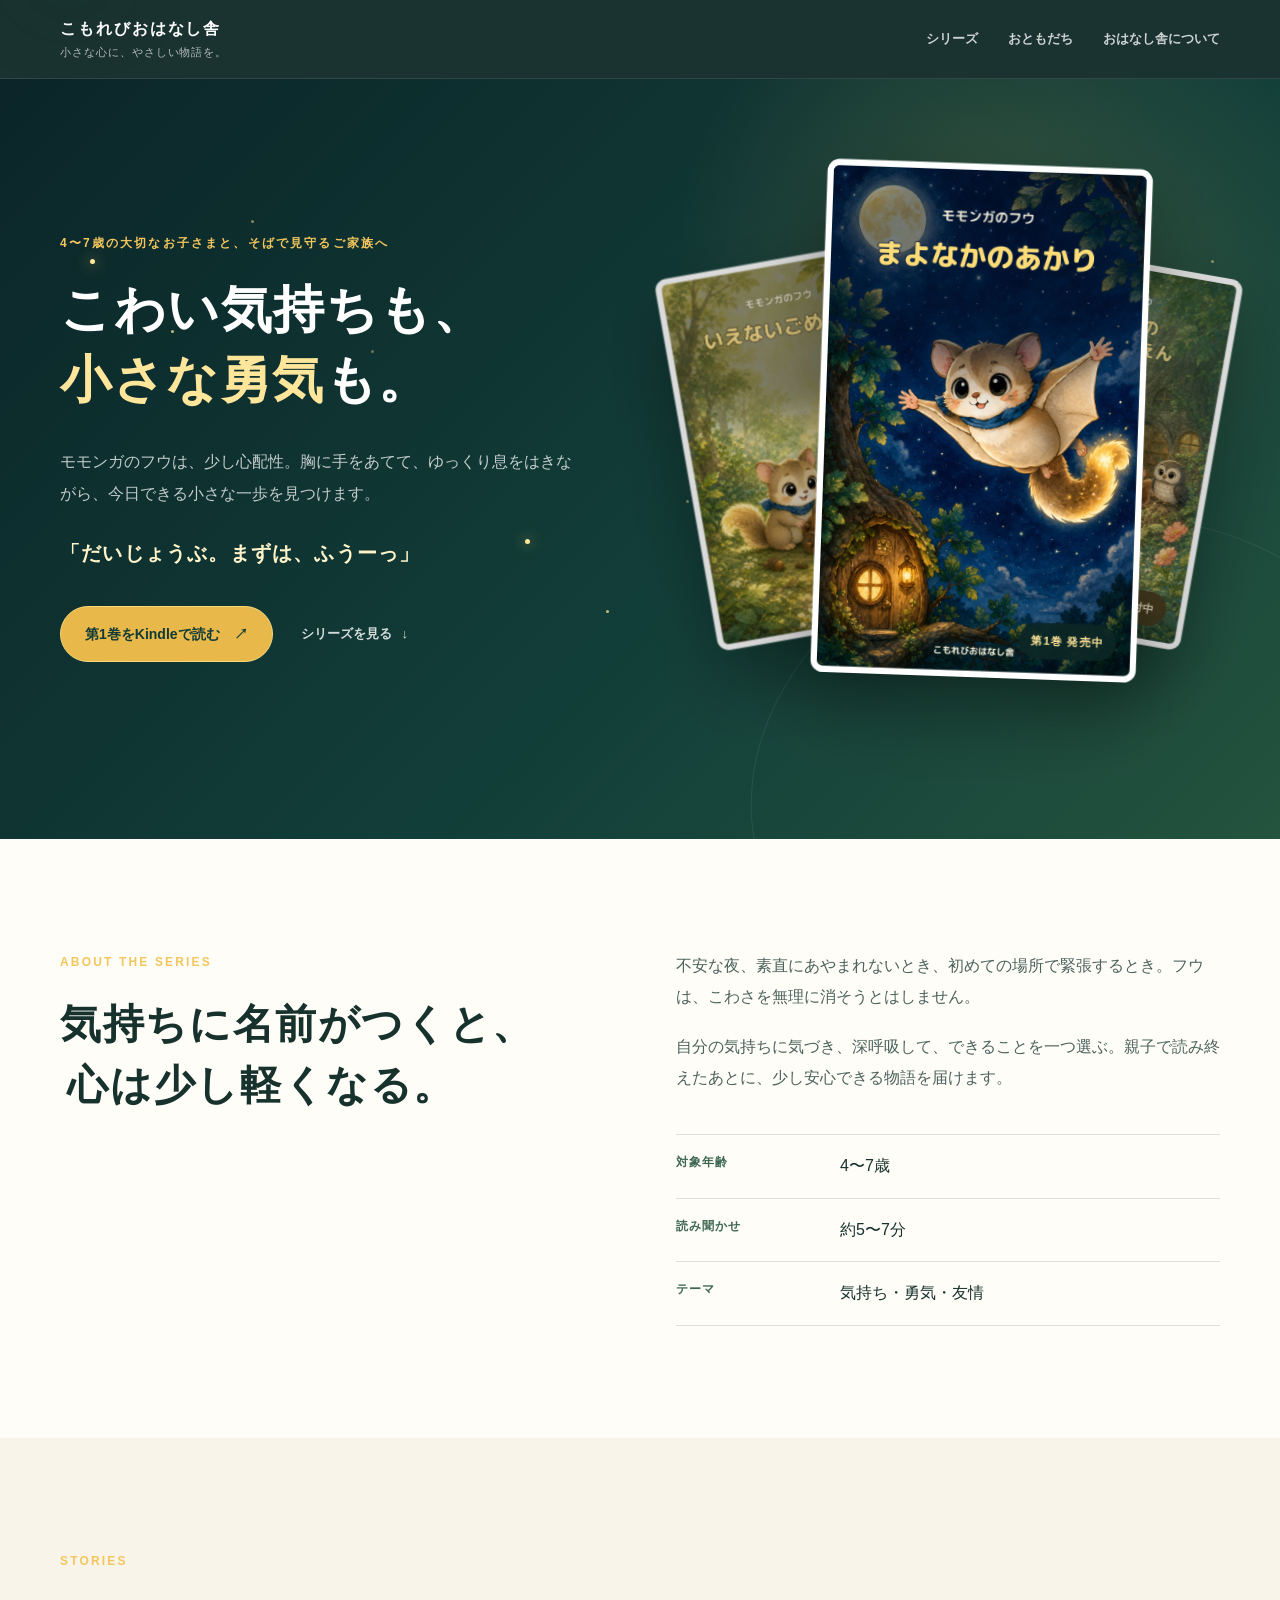
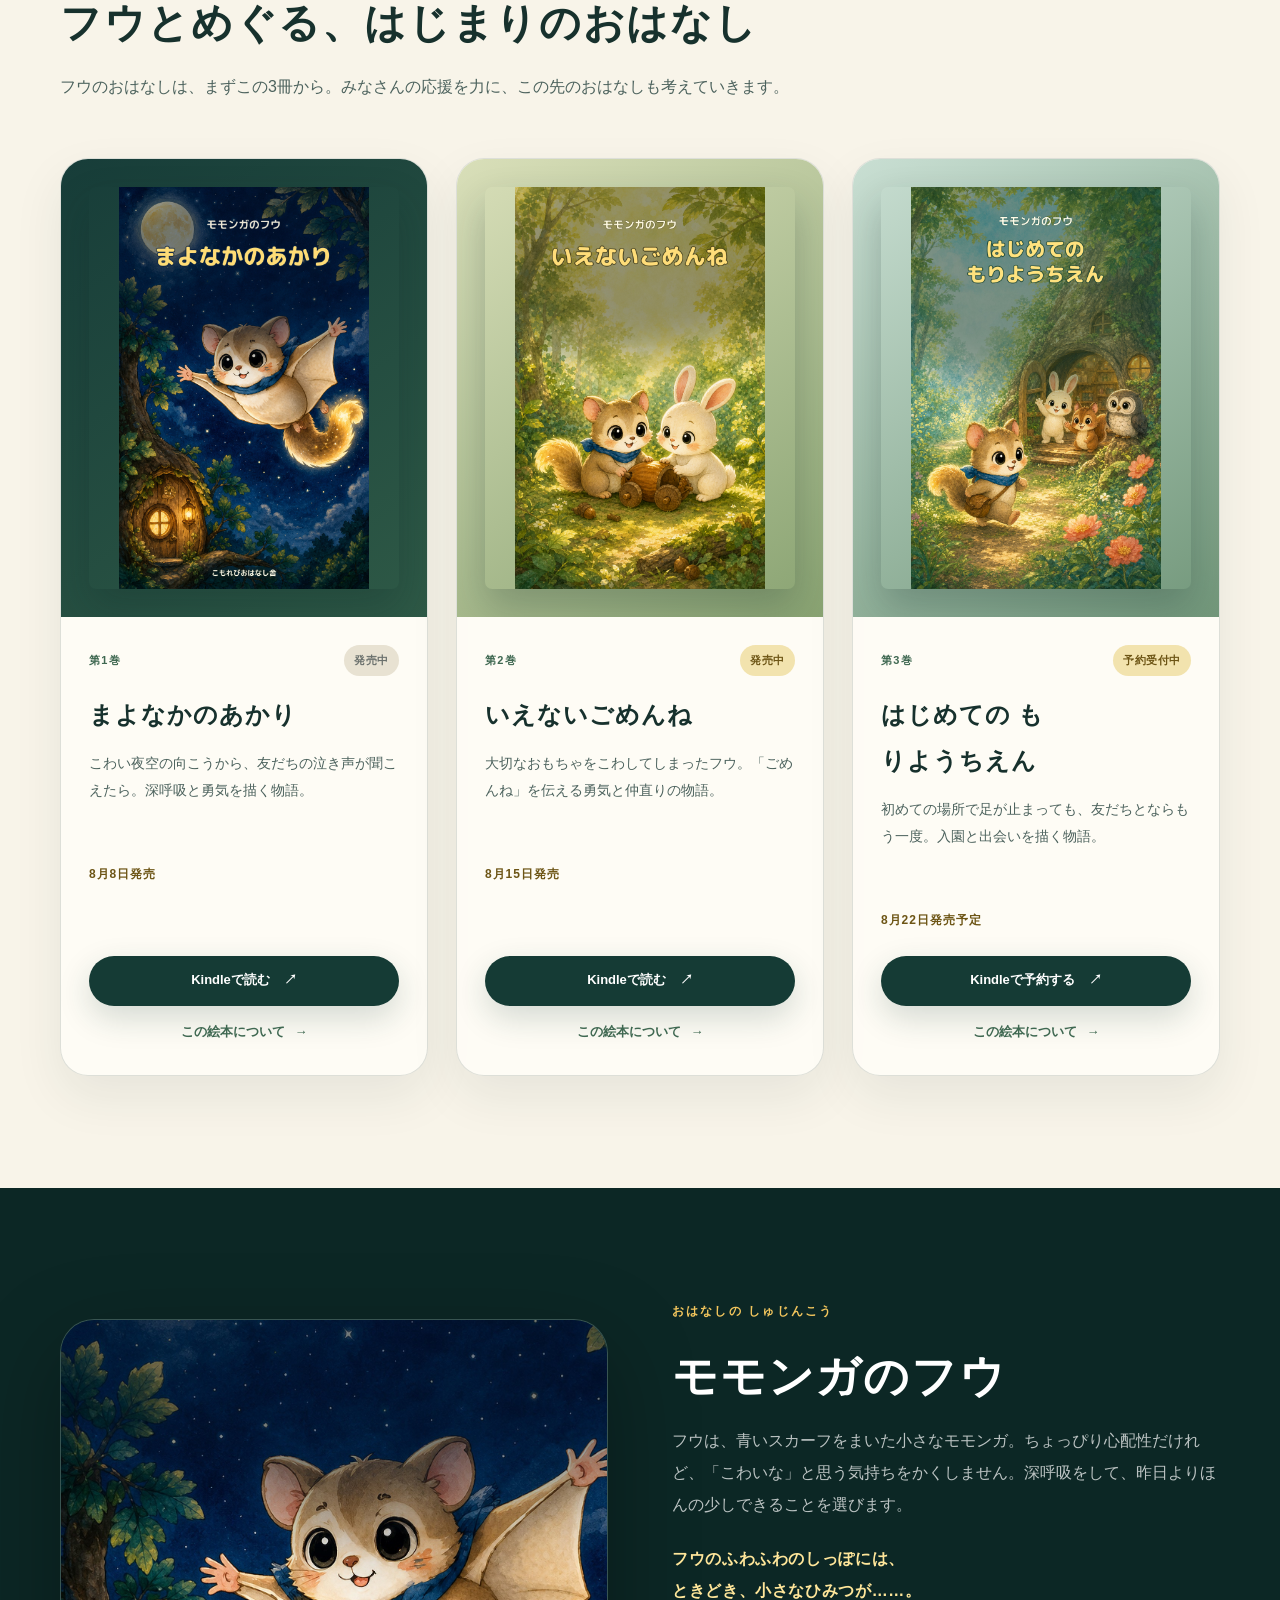
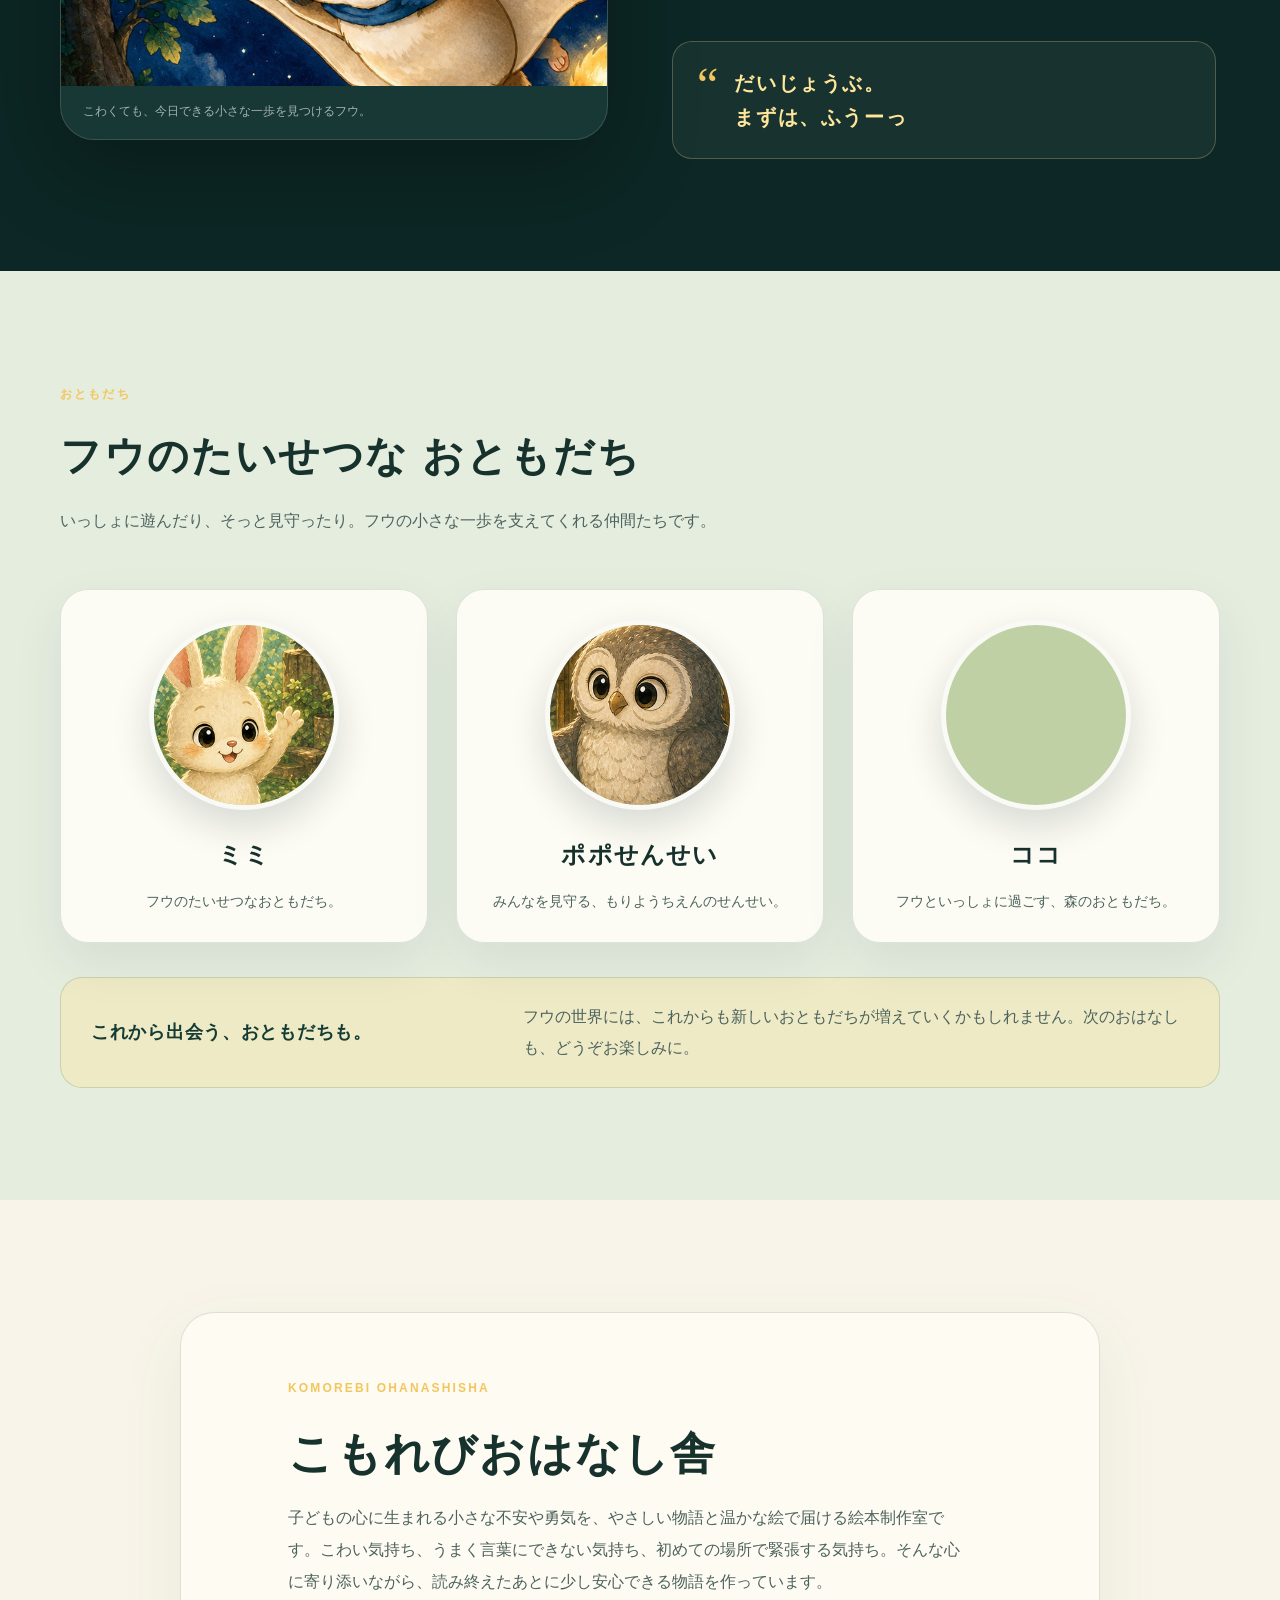
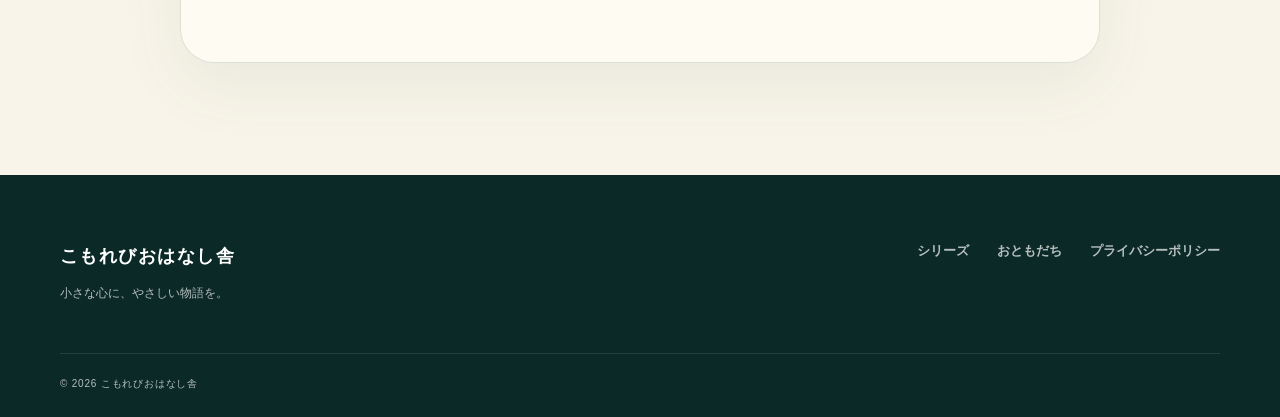
==== commit cda66885: "Update index.html" ====
--- a/index.html
+++ b/index.html
@@ -1,257 +1,281 @@
 <!doctype html>
 <html lang="ja">
-  <head>
-    <meta charset="utf-8">
-    <meta name="viewport" content="width=device-width, initial-scale=1">
-    <meta name="theme-color" content="#102f2b">
-    <meta name="description" content="小さなモモンガのフウが、こわい気持ちや言葉にできない気持ちと向き合う、4〜7歳向けのやさしい絵本シリーズ。">
-    <meta property="og:type" content="website">
-    <meta property="og:title" content="モモンガのフウ｜こもれびおはなし舎">
-    <meta property="og:description" content="こわい気持ちも、小さな勇気も。親子でひらく、やさしい森の物語。">
-    <meta property="og:image" content="https://komorebi-ohanashisha.com/assets/images/book1-cover-title.jpg">
-<meta property="og:image:alt" content="モモンガのフウ 第1巻『まよなかのあかり』の表紙">
-<meta property="og:url" content="https://komorebi-ohanashisha.com/">
-<meta property="og:site_name" content="こもれびおはなし舎">
-<meta property="og:locale" content="ja_JP">
-
-<meta name="twitter:card" content="summary_large_image">
-<meta name="twitter:title" content="モモンガのフウ｜こもれびおはなし舎">
-<meta name="twitter:description" content="こわい気持ちも、小さな勇気も。親子でひらく、やさしい森の物語。">
-<meta name="twitter:image" content="https://komorebi-ohanashisha.com/assets/images/book1-cover-title.jpg">
-<meta name="twitter:image:alt" content="モモンガのフウ 第1巻『まよなかのあかり』の表紙">
-
-<link rel="canonical" href="https://komorebi-ohanashisha.com/">
-    <title>モモンガのフウ｜こもれびおはなし舎</title>
-
-<script type="application/ld+json">
-{
-  "@context": "https://schema.org",
-  "@graph": [
-    {
-      "@type": "Organization",
-      "@id": "https://komorebi-ohanashisha.com/#organization",
-      "name": "こもれびおはなし舎",
-      "url": "https://komorebi-ohanashisha.com/",
-      "description": "子どもの心に生まれる小さな不安や勇気を、やさしい物語と温かな絵で届ける絵本制作室です。"
-    },
-    {
-      "@type": "WebSite",
-      "@id": "https://komorebi-ohanashisha.com/#website",
-      "url": "https://komorebi-ohanashisha.com/",
-      "name": "こもれびおはなし舎",
-      "alternateName": "モモンガのフウ",
-      "inLanguage": "ja",
-      "publisher": {
-        "@id": "https://komorebi-ohanashisha.com/#organization"
+<head>
+  <meta charset="utf-8">
+  <meta name="viewport" content="width=device-width, initial-scale=1">
+  <meta name="theme-color" content="#102f2b">
+  <meta name="description" content="小さなモモンガのフウが、こわい気持ちや言葉にできない気持ちと向き合う、4〜7歳向けのやさしい絵本シリーズ。">
+  <meta property="og:type" content="website">
+  <meta property="og:title" content="モモンガのフウ｜こもれびおはなし舎">
+  <meta property="og:description" content="こわい気持ちも、小さな勇気も。親子でひらく、やさしい森の物語。">
+  <meta property="og:image" content="https://komorebi-ohanashisha.com/assets/images/book1-cover-title.jpg">
+  <meta property="og:image:alt" content="モモンガのフウ 第1巻『まよなかのあかり』の表紙">
+  <meta property="og:url" content="https://komorebi-ohanashisha.com/">
+  <meta property="og:site_name" content="こもれびおはなし舎">
+  <meta property="og:locale" content="ja_JP">
+
+  <meta name="twitter:card" content="summary_large_image">
+  <meta name="twitter:title" content="モモンガのフウ｜こもれびおはなし舎">
+  <meta name="twitter:description" content="こわい気持ちも、小さな勇気も。親子でひらく、やさしい森の物語。">
+  <meta name="twitter:image" content="https://komorebi-ohanashisha.com/assets/images/book1-cover-title.jpg">
+  <meta name="twitter:image:alt" content="モモンガのフウ 第1巻『まよなかのあかり』の表紙">
+
+  <link rel="canonical" href="https://komorebi-ohanashisha.com/">
+  <title>モモンガのフウ｜こもれびおはなし舎</title>
+
+  <script type="application/ld+json">
+  {
+    "@context": "https://schema.org",
+    "@graph": [
+      {
+        "@type": "Organization",
+        "@id": "https://komorebi-ohanashisha.com/#organization",
+        "name": "こもれびおはなし舎",
+        "url": "https://komorebi-ohanashisha.com/",
+        "description": "子どもの心に生まれる小さな不安や勇気を、やさしい物語と温かな絵で届ける絵本制作室です。"
+      },
+      {
+        "@type": "WebSite",
+        "@id": "https://komorebi-ohanashisha.com/#website",
+        "url": "https://komorebi-ohanashisha.com/",
+        "name": "こもれびおはなし舎",
+        "alternateName": "モモンガのフウ",
+        "inLanguage": "ja",
+        "publisher": {
+          "@id": "https://komorebi-ohanashisha.com/#organization"
+        }
       }
+    ]
+  }
+  </script>
+
+  <link rel="stylesheet" href="./assets/styles.css?v=20260807-1">
+
+  <style>
+    /* Hero CTA: 「第1巻をKindleで読む」だけを強調 */
+    .hero-actions .button-light {
+      background: #E8B84A;
+      color: #123B35;
+      border-color: #F6D77A;
     }
-  ]
-}
-</script>
-
-<link rel="stylesheet" href="./assets/styles.css?v=20260807-1">
-    <script src="./assets/analytics-config.js?v=20260804-2"></script>
-    <script defer src="./assets/analytics.js?v=20260807-1"></script>
-  </head>
-  <body>
-    <a class="skip-link" href="#main">本文へ移動</a>
-
-    <header class="site-header">
-      <div class="shell header-inner">
-        <a class="brand" href="./" aria-label="こもれびおはなし舎 ホーム">
-          <span class="brand-lockup"><strong>こもれびおはなし舎</strong><small>小さな心に、やさしい物語を。</small></span>
-        </a>
-        <nav class="main-nav" aria-label="メインメニュー">
-          <a href="#series">シリーズ</a>
-          <a href="#friends">おともだち</a>
-          <a href="#about">おはなし舎について</a>
-        </nav>
-      </div>
-    </header>
-
-    <main id="main">
-      <section class="hero">
-        <div class="hero-glow" aria-hidden="true"></div>
-        <div class="shell hero-grid">
-          <div class="hero-copy reveal">
-            <p class="eyebrow">4〜7歳の大切なお子さまと、そばで見守るご家族へ</p>
-            <h1>こわい気持ちも、<br><em>小さな勇気</em>も。</h1>
-            <p class="hero-lead">モモンガのフウは、少し心配性。胸に手をあてて、ゆっくり息をはきながら、今日できる小さな一歩を見つけます。</p>
-            <blockquote>「だいじょうぶ。まずは、ふうーっ」</blockquote>
-            <div class="hero-actions">
-              <a class="button button-light" href="https://www.amazon.co.jp/dp/B0HCF7L3FD" target="_blank" rel="noopener noreferrer" data-amazon-link data-book-id="book1" data-book-title="まよなかのあかり">第1巻をKindleで読む<span aria-hidden="true">↗</span></a>
-              <a class="text-link" href="#series">シリーズを見る<span aria-hidden="true">↓</span></a>
+
+    .hero-actions .button-light:hover,
+    .hero-actions .button-light:focus-visible {
+      background: #F2CA67;
+      color: #123B35;
+      border-color: #F6D77A;
+    }
+
+    /* Hero内・第2巻「発売中」ラベルだけ色変更 */
+    .cover-two .cover-label-preorder {
+      background: #5C4A21;
+      color: #FFE6A0;
+      border-color: #B99743;
+    }
+  </style>
+
+  <script src="./assets/analytics-config.js?v=20260804-2"></script>
+  <script defer src="./assets/analytics.js?v=20260807-1"></script>
+</head>
+<body>
+  <a class="skip-link" href="#main">本文へ移動</a>
+
+  <header class="site-header">
+    <div class="shell header-inner">
+      <a class="brand" href="./" aria-label="こもれびおはなし舎 ホーム">
+        <span class="brand-lockup"><strong>こもれびおはなし舎</strong><small>小さな心に、やさしい物語を。</small></span>
+      </a>
+      <nav class="main-nav" aria-label="メインメニュー">
+        <a href="#series">シリーズ</a>
+        <a href="#friends">おともだち</a>
+        <a href="#about">おはなし舎について</a>
+      </nav>
+    </div>
+  </header>
+
+  <main id="main">
+    <section class="hero">
+      <div class="hero-glow" aria-hidden="true"></div>
+      <div class="shell hero-grid">
+        <div class="hero-copy reveal">
+          <p class="eyebrow">4〜7歳の大切なお子さまと、そばで見守るご家族へ</p>
+          <h1>こわい気持ちも、<br><em>小さな勇気</em>も。</h1>
+          <p class="hero-lead">モモンガのフウは、少し心配性。胸に手をあてて、ゆっくり息をはきながら、今日できる小さな一歩を見つけます。</p>
+          <blockquote>「だいじょうぶ。まずは、ふうーっ」</blockquote>
+          <div class="hero-actions">
+            <a class="button button-light" href="https://www.amazon.co.jp/dp/B0HCF7L3FD" target="_blank" rel="noopener noreferrer" data-amazon-link data-book-id="book1" data-book-title="まよなかのあかり">第1巻をKindleで読む<span aria-hidden="true">↗</span></a>
+            <a class="text-link" href="#series">シリーズを見る<span aria-hidden="true">↓</span></a>
+          </div>
+        </div>
+
+        <div class="cover-stage reveal" aria-label="モモンガのフウ シリーズ第1巻から第3巻">
+          <a class="cover cover-main" href="./books/mayonaka-no-akari/" aria-label="第1巻 まよなかのあかりの紹介を見る">
+            <img src="./assets/images/book1-cover-title.jpg" alt="モモンガのフウ 第1巻『まよなかのあかり』表紙" width="1600" height="2560">
+            <span class="cover-label">第1巻 発売中</span>
+          </a>
+          <a class="cover cover-back cover-two" href="./books/ienai-gomenne/" aria-label="第2巻 いえないごめんねの紹介を見る">
+            <img src="./assets/images/book2-cover.jpg" alt="モモンガのフウ 第2巻『いえないごめんね』表紙" width="1600" height="2560">
+            <span class="cover-label cover-label-preorder">第2巻 発売中</span>
+          </a>
+          <a class="cover cover-back cover-three" href="./books/hajimete-no-moriyochien/" aria-label="第3巻 はじめての もりようちえんの紹介を見る">
+            <img src="./assets/images/book3-cover.jpg" alt="モモンガのフウ 第3巻『はじめての もりようちえん』表紙" width="1600" height="2560">
+            <span class="cover-label cover-label-preorder">第3巻 予約受付中</span>
+          </a>
+        </div>
+      </div>
+    </section>
+
+    <section class="promise section">
+      <div class="shell promise-grid">
+        <div>
+          <p class="section-kicker">ABOUT THE SERIES</p>
+          <h2><span>気持ちに名前がつくと、</span><span>心は少し軽くなる。</span></h2>
+        </div>
+        <div class="promise-copy">
+          <p class="mobile-lines"><span>不安な夜、素直にあやまれないとき、</span><span>初めての場所で緊張するとき。</span><span>フウは、こわさを無理に消そうとはしません。</span></p>
+          <p class="mobile-lines"><span>自分の気持ちに気づき、深呼吸して、</span><span>できることを一つ選ぶ。</span><span>親子で読み終えたあとに、</span><span>少し安心できる物語を届けます。</span></p>
+          <ul class="feature-list" aria-label="シリーズの特徴">
+            <li><strong>対象年齢</strong><span>4〜7歳</span></li>
+            <li><strong>読み聞かせ</strong><span>約5〜7分</span></li>
+            <li><strong>テーマ</strong><span>気持ち・勇気・友情</span></li>
+          </ul>
+        </div>
+      </div>
+    </section>
+
+    <section class="series section" id="series">
+      <div class="shell">
+        <div class="section-heading">
+          <p class="section-kicker">STORIES</p>
+          <h2><span>フウとめぐる、</span><span>はじまりのおはなし</span></h2>
+          <p class="responsive-copy"><span>フウのおはなしは、まずこの3冊から。</span><span>みなさんの応援を力に、</span><span>この先のおはなしも考えていきます。</span></p>
+        </div>
+
+        <div class="book-grid">
+          <article class="book-card book-card-night">
+            <a class="book-card-image" href="./books/mayonaka-no-akari/">
+              <img src="./assets/images/book1-cover-title.jpg" alt="『まよなかのあかり』の表紙" width="1600" height="2560" loading="lazy">
+            </a>
+            <div class="book-card-body">
+              <div class="book-meta"><span>第1巻</span><span class="status">発売中</span></div>
+              <h3><a href="./books/mayonaka-no-akari/">まよなかのあかり</a></h3>
+              <p>こわい夜空の向こうから、友だちの泣き声が聞こえたら。深呼吸と勇気を描く物語。</p>
+              <time class="book-release" datetime="2026-08-08">8月8日発売</time>
+              <div class="book-card-actions">
+                <a class="button button-forest book-card-amazon" href="https://www.amazon.co.jp/dp/B0HCF7L3FD" target="_blank" rel="noopener noreferrer" data-amazon-link data-book-id="book1" data-book-title="まよなかのあかり">Kindleで読む<span aria-hidden="true">↗</span></a>
+                <a class="card-link" href="./books/mayonaka-no-akari/">この絵本について<span aria-hidden="true">→</span></a>
+              </div>
             </div>
+          </article>
+
+          <article class="book-card book-card-morning">
+            <a class="book-card-image" href="./books/ienai-gomenne/">
+              <img src="./assets/images/book2-cover.jpg" alt="『いえないごめんね』の表紙" width="1600" height="2560" loading="lazy">
+            </a>
+            <div class="book-card-body">
+              <div class="book-meta"><span>第2巻</span><span class="status status-preorder">発売中</span></div>
+              <h3><a href="./books/ienai-gomenne/">いえないごめんね</a></h3>
+              <p>大切なおもちゃをこわしてしまったフウ。「ごめんね」を伝える勇気と仲直りの物語。</p>
+              <time class="book-release" datetime="2026-08-15">8月15日発売</time>
+              <div class="book-card-actions">
+                <a class="button button-forest book-card-amazon" href="https://www.amazon.co.jp/dp/B0HCKVYRCL" target="_blank" rel="noopener noreferrer" data-amazon-link data-book-id="book2" data-book-title="いえないごめんね">Kindleで読む<span aria-hidden="true">↗</span></a>
+                <a class="card-link" href="./books/ienai-gomenne/">この絵本について<span aria-hidden="true">→</span></a>
+              </div>
+            </div>
+          </article>
+
+          <article class="book-card book-card-spring">
+            <a class="book-card-image" href="./books/hajimete-no-moriyochien/">
+              <img src="./assets/images/book3-cover.jpg" alt="『はじめての もりようちえん』の表紙" width="1600" height="2560" loading="lazy">
+            </a>
+            <div class="book-card-body">
+              <div class="book-meta"><span>第3巻</span><span class="status status-preorder">予約受付中</span></div>
+              <h3><a href="./books/hajimete-no-moriyochien/">はじめての もりようちえん</a></h3>
+              <p>初めての場所で足が止まっても、友だちとならもう一度。入園と出会いを描く物語。</p>
+              <time class="book-release" datetime="2026-08-22">8月22日発売予定</time>
+              <div class="book-card-actions">
+                <a class="button button-forest book-card-amazon" href="https://www.amazon.co.jp/dp/B0HCKT7JBR" target="_blank" rel="noopener noreferrer" data-amazon-link data-book-id="book3" data-book-title="はじめての もりようちえん">Kindleで予約する<span aria-hidden="true">↗</span></a>
+                <a class="card-link" href="./books/hajimete-no-moriyochien/">この絵本について<span aria-hidden="true">→</span></a>
+              </div>
+            </div>
+          </article>
+        </div>
+      </div>
+    </section>
+
+    <section class="fuu-section section">
+      <div class="shell fuu-grid">
+        <figure class="scene-card">
+          <img src="./assets/images/character-fuu-crop.jpg?v=20260811" alt="夜空を飛ぶモモンガのフウ" width="1443" height="967" loading="lazy" decoding="async">
+          <figcaption>こわくても、今日できる小さな一歩を見つけるフウ。</figcaption>
+        </figure>
+        <div class="fuu-copy">
+          <p class="section-kicker">おはなしの しゅじんこう</p>
+          <h2>モモンガのフウ</h2>
+          <p>フウは、青いスカーフをまいた小さなモモンガ。ちょっぴり心配性だけれど、「こわいな」と思う気持ちをかくしません。深呼吸をして、昨日よりほんの少しできることを選びます。</p>
+          <p class="fuu-secret"><span>フウのふわふわのしっぽには、</span><span>ときどき、小さなひみつが……。</span></p>
+          <div class="quote-card">
+            <span aria-hidden="true">“</span>
+            <p>だいじょうぶ。<br>まずは、ふうーっ</p>
           </div>
-
-          <div class="cover-stage reveal" aria-label="モモンガのフウ シリーズ第1巻から第3巻">
-            <a class="cover cover-main" href="./books/mayonaka-no-akari/" aria-label="第1巻 まよなかのあかりの紹介を見る">
-              <img src="./assets/images/book1-cover-title.jpg" alt="モモンガのフウ 第1巻『まよなかのあかり』表紙" width="1600" height="2560">
-              <span class="cover-label">第1巻 発売中</span>
-            </a>
-            <a class="cover cover-back cover-two" href="./books/ienai-gomenne/" aria-label="第2巻 いえないごめんねの紹介を見る">
-              <img src="./assets/images/book2-cover.jpg" alt="モモンガのフウ 第2巻『いえないごめんね』表紙" width="1600" height="2560">
-              <span class="cover-label cover-label-preorder">第2巻 発売中</span>
-            </a>
-            <a class="cover cover-back cover-three" href="./books/hajimete-no-moriyochien/" aria-label="第3巻 はじめての もりようちえんの紹介を見る">
-              <img src="./assets/images/book3-cover.jpg" alt="モモンガのフウ 第3巻『はじめての もりようちえん』表紙" width="1600" height="2560">
-              <span class="cover-label cover-label-preorder">第3巻 予約受付中</span>
-            </a>
-          </div>
-        </div>
-      </section>
-
-      <section class="promise section">
-        <div class="shell promise-grid">
-          <div>
-            <p class="section-kicker">ABOUT THE SERIES</p>
-            <h2><span>気持ちに名前がつくと、</span><span>心は少し軽くなる。</span></h2>
-          </div>
-          <div class="promise-copy">
-            <p class="mobile-lines"><span>不安な夜、素直にあやまれないとき、</span><span>初めての場所で緊張するとき。</span><span>フウは、こわさを無理に消そうとはしません。</span></p>
-            <p class="mobile-lines"><span>自分の気持ちに気づき、深呼吸して、</span><span>できることを一つ選ぶ。</span><span>親子で読み終えたあとに、</span><span>少し安心できる物語を届けます。</span></p>
-            <ul class="feature-list" aria-label="シリーズの特徴">
-              <li><strong>対象年齢</strong><span>4〜7歳</span></li>
-              <li><strong>読み聞かせ</strong><span>約5〜7分</span></li>
-              <li><strong>テーマ</strong><span>気持ち・勇気・友情</span></li>
-            </ul>
-          </div>
-        </div>
-      </section>
-
-      <section class="series section" id="series">
-        <div class="shell">
-          <div class="section-heading">
-            <p class="section-kicker">STORIES</p>
-            <h2><span>フウとめぐる、</span><span>はじまりのおはなし</span></h2>
-            <p class="responsive-copy"><span>フウのおはなしは、まずこの3冊から。</span><span>みなさんの応援を力に、</span><span>この先のおはなしも考えていきます。</span></p>
-          </div>
-
-          <div class="book-grid">
-            <article class="book-card book-card-night">
-              <a class="book-card-image" href="./books/mayonaka-no-akari/">
-                <img src="./assets/images/book1-cover-title.jpg" alt="『まよなかのあかり』の表紙" width="1600" height="2560" loading="lazy">
-              </a>
-              <div class="book-card-body">
-  <div class="book-meta"><span>第1巻</span><span class="status">発売中</span></div>
-  <h3><a href="./books/mayonaka-no-akari/">まよなかのあかり</a></h3>
-                <p>こわい夜空の向こうから、友だちの泣き声が聞こえたら。深呼吸と勇気を描く物語。</p>
-                <time class="book-release" datetime="2026-08-08">8月8日発売</time>
-                <div class="book-card-actions">
-                  <a class="button button-forest book-card-amazon" href="https://www.amazon.co.jp/dp/B0HCF7L3FD" target="_blank" rel="noopener noreferrer" data-amazon-link data-book-id="book1" data-book-title="まよなかのあかり">Kindleで読む<span aria-hidden="true">↗</span></a>
-                  <a class="card-link" href="./books/mayonaka-no-akari/">この絵本について<span aria-hidden="true">→</span></a>
-                </div>
-              </div>
-            </article>
-
-            <article class="book-card book-card-morning">
-              <a class="book-card-image" href="./books/ienai-gomenne/">
-                <img src="./assets/images/book2-cover.jpg" alt="『いえないごめんね』の表紙" width="1600" height="2560" loading="lazy">
-              </a>
-              <div class="book-card-body">
-                <div class="book-meta"><span>第2巻</span><span class="status status-preorder">発売中</span></div>
-                <h3><a href="./books/ienai-gomenne/">いえないごめんね</a></h3>
-                <p>大切なおもちゃをこわしてしまったフウ。「ごめんね」を伝える勇気と仲直りの物語。</p>
-                <time class="book-release" datetime="2026-08-15">8月15日発売</time>
-                <div class="book-card-actions">
-                  <a class="button button-forest book-card-amazon" href="https://www.amazon.co.jp/dp/B0HCKVYRCL" target="_blank" rel="noopener noreferrer" data-amazon-link data-book-id="book2" data-book-title="いえないごめんね">Kindleで読む<span aria-hidden="true">↗</span></a>
-                  <a class="card-link" href="./books/ienai-gomenne/">この絵本について<span aria-hidden="true">→</span></a>
-                </div>
-              </div>
-            </article>
-
-            <article class="book-card book-card-spring">
-              <a class="book-card-image" href="./books/hajimete-no-moriyochien/">
-                <img src="./assets/images/book3-cover.jpg" alt="『はじめての もりようちえん』の表紙" width="1600" height="2560" loading="lazy">
-              </a>
-              <div class="book-card-body">
-                <div class="book-meta"><span>第3巻</span><span class="status status-preorder">予約受付中</span></div>
-                <h3><a href="./books/hajimete-no-moriyochien/">はじめての もりようちえん</a></h3>
-                <p>初めての場所で足が止まっても、友だちとならもう一度。入園と出会いを描く物語。</p>
-                <time class="book-release" datetime="2026-08-22">8月22日発売予定</time>
-                <div class="book-card-actions">
-                  <a class="button button-forest book-card-amazon" href="https://www.amazon.co.jp/dp/B0HCKT7JBR" target="_blank" rel="noopener noreferrer" data-amazon-link data-book-id="book3" data-book-title="はじめての もりようちえん">Kindleで予約する<span aria-hidden="true">↗</span></a>
-                  <a class="card-link" href="./books/hajimete-no-moriyochien/">この絵本について<span aria-hidden="true">→</span></a>
-                </div>
-              </div>
-            </article>
-          </div>
-        </div>
-      </section>
-
-      <section class="fuu-section section">
-        <div class="shell fuu-grid">
-          <figure class="scene-card">
-            <img src="./assets/images/character-fuu-crop.jpg?v=20260811" alt="夜空を飛ぶモモンガのフウ" width="1443" height="967" loading="lazy" decoding="async">
-            <figcaption>こわくても、今日できる小さな一歩を見つけるフウ。</figcaption>
-          </figure>
-          <div class="fuu-copy">
-            <p class="section-kicker">おはなしの しゅじんこう</p>
-            <h2>モモンガのフウ</h2>
-            <p>フウは、青いスカーフをまいた小さなモモンガ。ちょっぴり心配性だけれど、「こわいな」と思う気持ちをかくしません。深呼吸をして、昨日よりほんの少しできることを選びます。</p>
-            <p class="fuu-secret"><span>フウのふわふわのしっぽには、</span><span>ときどき、小さなひみつが……。</span></p>
-            <div class="quote-card">
-              <span aria-hidden="true">“</span>
-              <p>だいじょうぶ。<br>まずは、ふうーっ</p>
-            </div>
-          </div>
-        </div>
-      </section>
-
-      <section class="friends-section section" id="friends">
-        <div class="shell">
-          <div class="friends-heading">
-            <p class="section-kicker">おともだち</p>
-            <h2><span>フウのたいせつな</span> <span>おともだち</span></h2>
-            <p class="responsive-copy"><span>いっしょに遊んだり、そっと見守ったり。</span><span>フウの小さな一歩を支えてくれる</span><span>仲間たちです。</span></p>
-          </div>
-          <div class="friends-grid">
-            <article class="friend-card">
-              <div class="friend-portrait friend-mimi"><img src="./assets/images/character-mimi-master.jpg" alt="うさぎのミミ" width="2400" height="1800" loading="lazy" decoding="async"></div>
-              <h3>ミミ</h3>
-              <p>フウのたいせつなおともだち。</p>
-            </article>
-            <article class="friend-card">
-              <div class="friend-portrait friend-popo"><img src="./assets/images/character-popo-master.jpg" alt="ふくろうのポポせんせい" width="2400" height="1800" loading="lazy" decoding="async"></div>
-              <h3>ポポせんせい</h3>
-              <p>みんなを見守る、もりようちえんのせんせい。</p>
-            </article>
-            <article class="friend-card">
-              <div class="friend-portrait friend-koko"><img src="./assets/images/character-koko-master.jpg" alt="フウのおともだちのココ" width="2400" height="1800" loading="lazy" decoding="async"></div>
-              <h3>ココ</h3>
-              <p>フウといっしょに過ごす、森のおともだち。</p>
-            </article>
-          </div>
-          <div class="friends-more">
-            <p><strong>これから出会う、おともだちも。</strong><span>フウの世界には、これからも新しいおともだちが増えていくかもしれません。次のおはなしも、どうぞお楽しみに。</span></p>
-          </div>
-        </div>
-      </section>
-
-      <section class="about section" id="about">
-        <div class="shell about-card">
-          <div class="about-copy">
-            <p class="section-kicker">KOMOREBI OHANASHISHA</p>
-            <h2>こもれびおはなし舎</h2>
-            <p>子どもの心に生まれる小さな不安や勇気を、やさしい物語と温かな絵で届ける絵本制作室です。こわい気持ち、うまく言葉にできない気持ち、初めての場所で緊張する気持ち。そんな心に寄り添いながら、読み終えたあとに少し安心できる物語を作っています。</p>
-          </div>
-        </div>
-      </section>
-    </main>
-
-    <footer class="site-footer">
-      <div class="shell footer-grid">
-        <div>
-          <p class="footer-brand">こもれびおはなし舎</p>
-          <p>小さな心に、やさしい物語を。</p>
-        </div>
-        <div class="footer-links">
-          <a href="#series">シリーズ</a>
-          <a href="#friends">おともだち</a>
-          <a href="./privacy/">プライバシーポリシー</a>
-        </div>
-      </div>
-      <div class="shell copyright">© 2026 こもれびおはなし舎</div>
-    </footer>
-  </body>
+        </div>
+      </div>
+    </section>
+
+    <section class="friends-section section" id="friends">
+      <div class="shell">
+        <div class="friends-heading">
+          <p class="section-kicker">おともだち</p>
+          <h2><span>フウのたいせつな</span> <span>おともだち</span></h2>
+          <p class="responsive-copy"><span>いっしょに遊んだり、そっと見守ったり。</span><span>フウの小さな一歩を支えてくれる</span><span>仲間たちです。</span></p>
+        </div>
+        <div class="friends-grid">
+          <article class="friend-card">
+            <div class="friend-portrait friend-mimi"><img src="./assets/images/character-mimi-master.jpg" alt="うさぎのミミ" width="2400" height="1800" loading="lazy" decoding="async"></div>
+            <h3>ミミ</h3>
+            <p>フウのたいせつなおともだち。</p>
+          </article>
+          <article class="friend-card">
+            <div class="friend-portrait friend-popo"><img src="./assets/images/character-popo-master.jpg" alt="ふくろうのポポせんせい" width="2400" height="1800" loading="lazy" decoding="async"></div>
+            <h3>ポポせんせい</h3>
+            <p>みんなを見守る、もりようちえんのせんせい。</p>
+          </article>
+          <article class="friend-card">
+            <div class="friend-portrait friend-koko"><img src="./assets/images/character-koko-master.jpg" alt="フウのおともだちのココ" width="2400" height="1800" loading="lazy" decoding="async"></div>
+            <h3>ココ</h3>
+            <p>フウといっしょに過ごす、森のおともだち。</p>
+          </article>
+        </div>
+        <div class="friends-more">
+          <p><strong>これから出会う、おともだちも。</strong><span>フウの世界には、これからも新しいおともだちが増えていくかもしれません。次のおはなしも、どうぞお楽しみに。</span></p>
+        </div>
+      </div>
+    </section>
+
+    <section class="about section" id="about">
+      <div class="shell about-card">
+        <div class="about-copy">
+          <p class="section-kicker">KOMOREBI OHANASHISHA</p>
+          <h2>こもれびおはなし舎</h2>
+          <p>子どもの心に生まれる小さな不安や勇気を、やさしい物語と温かな絵で届ける絵本制作室です。こわい気持ち、うまく言葉にできない気持ち、初めての場所で緊張する気持ち。そんな心に寄り添いながら、読み終えたあとに少し安心できる物語を作っています。</p>
+        </div>
+      </div>
+    </section>
+  </main>
+
+  <footer class="site-footer">
+    <div class="shell footer-grid">
+      <div>
+        <p class="footer-brand">こもれびおはなし舎</p>
+        <p>小さな心に、やさしい物語を。</p>
+      </div>
+      <div class="footer-links">
+        <a href="#series">シリーズ</a>
+        <a href="#friends">おともだち</a>
+        <a href="./privacy/">プライバシーポリシー</a>
+      </div>
+    </div>
+    <div class="shell copyright">© 2026 こもれびおはなし舎</div>
+  </footer>
+</body>
 </html>
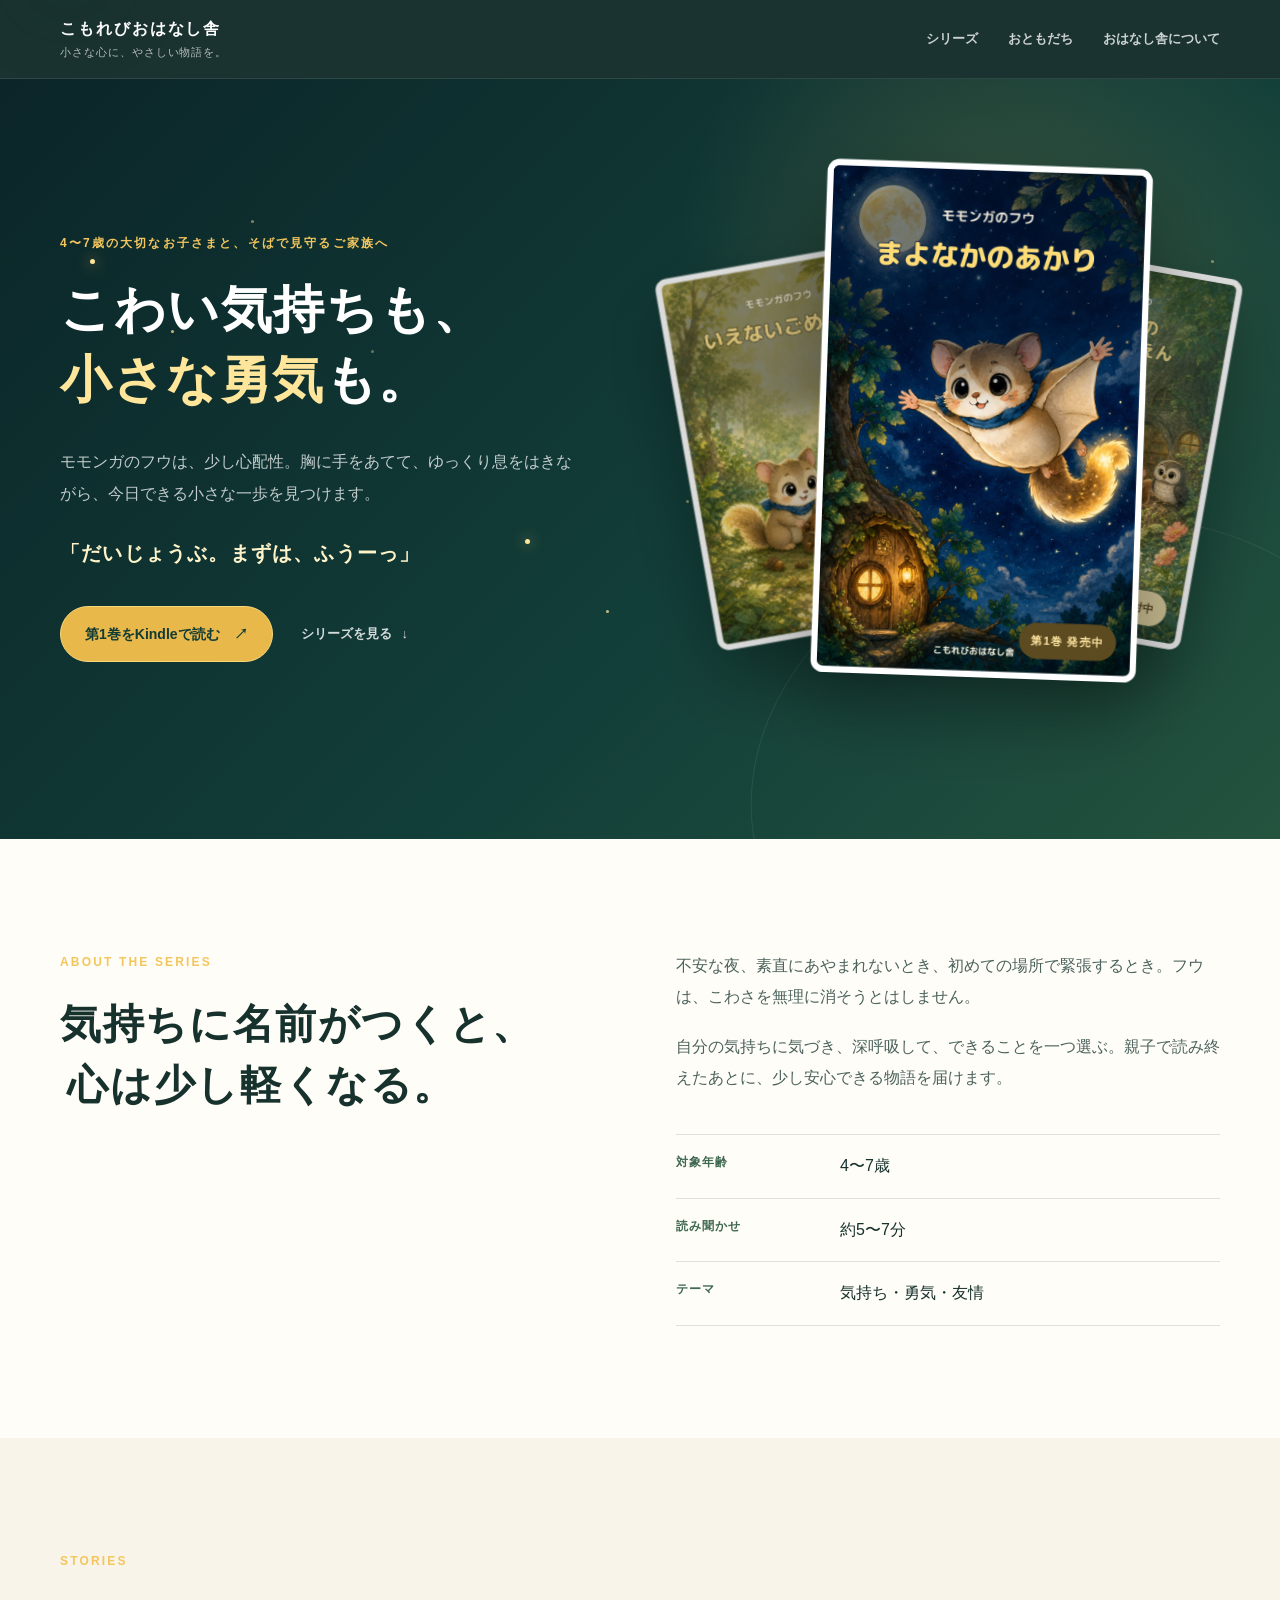
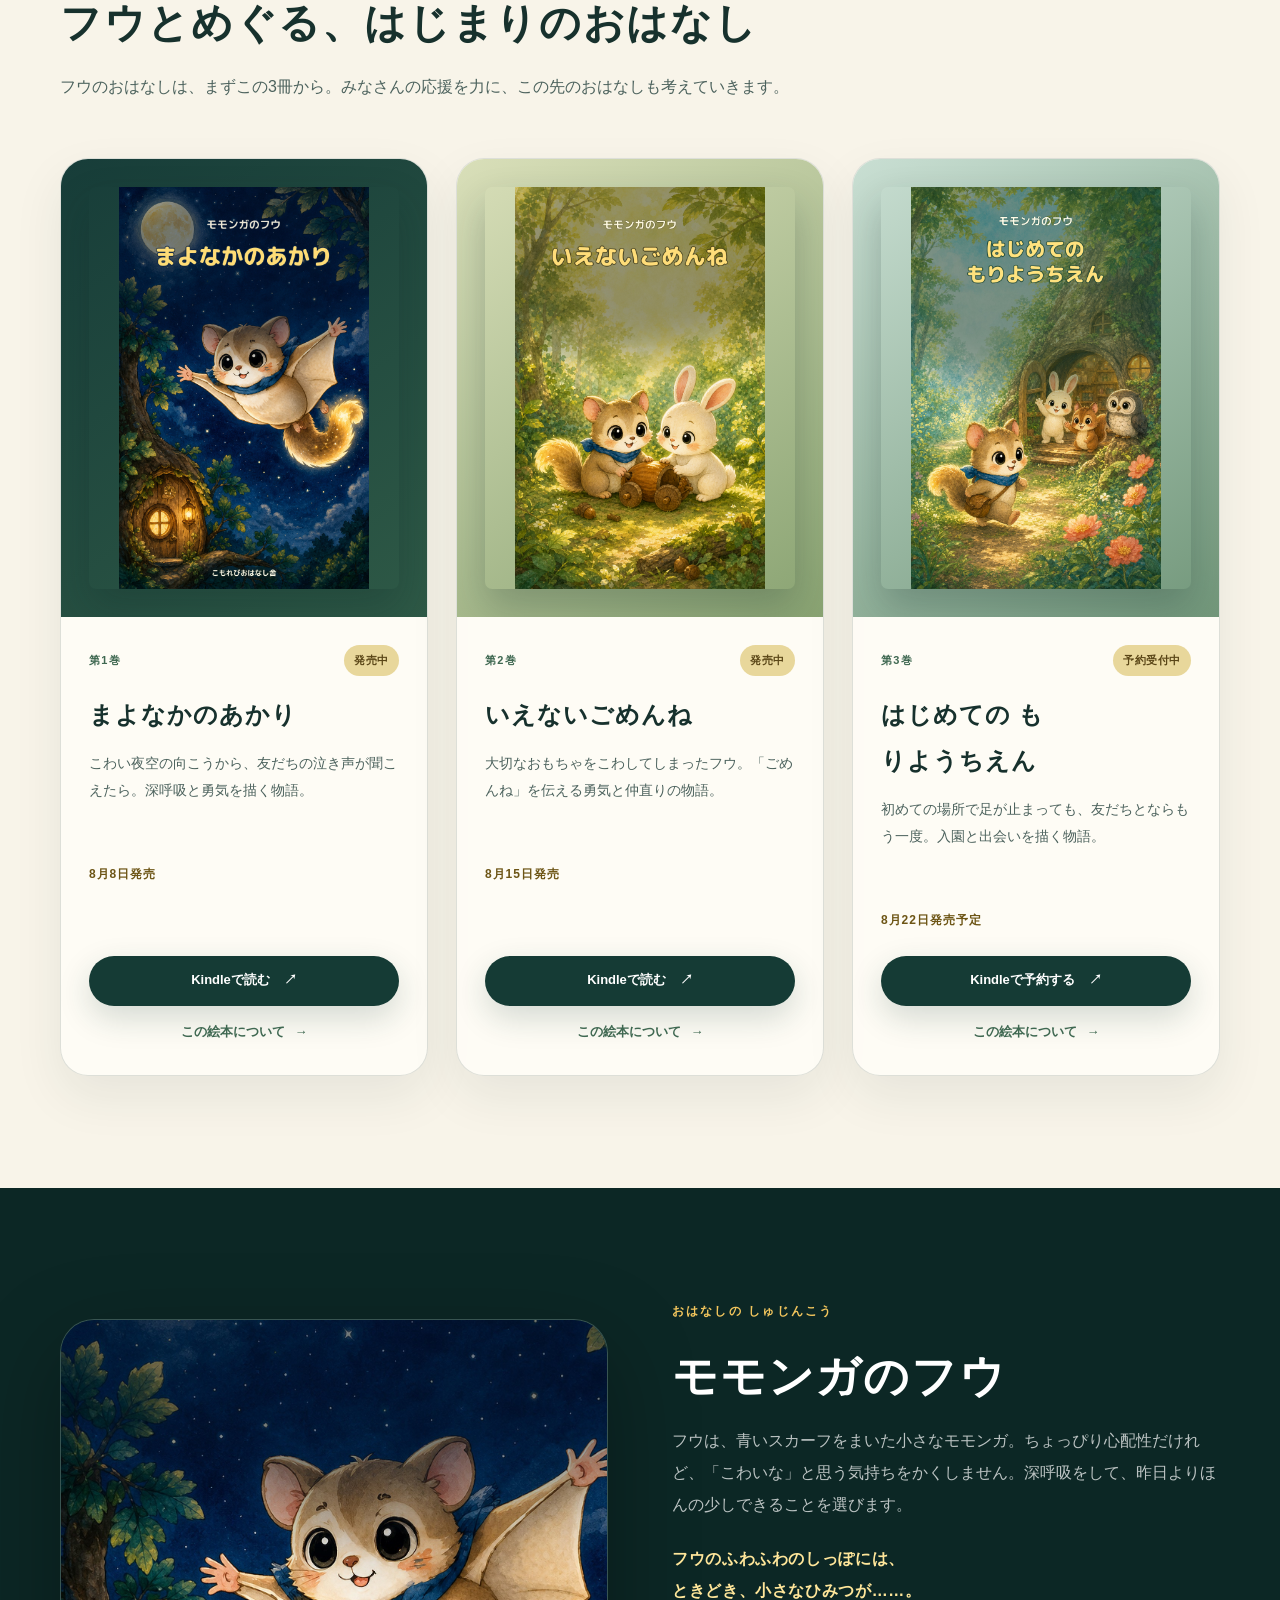
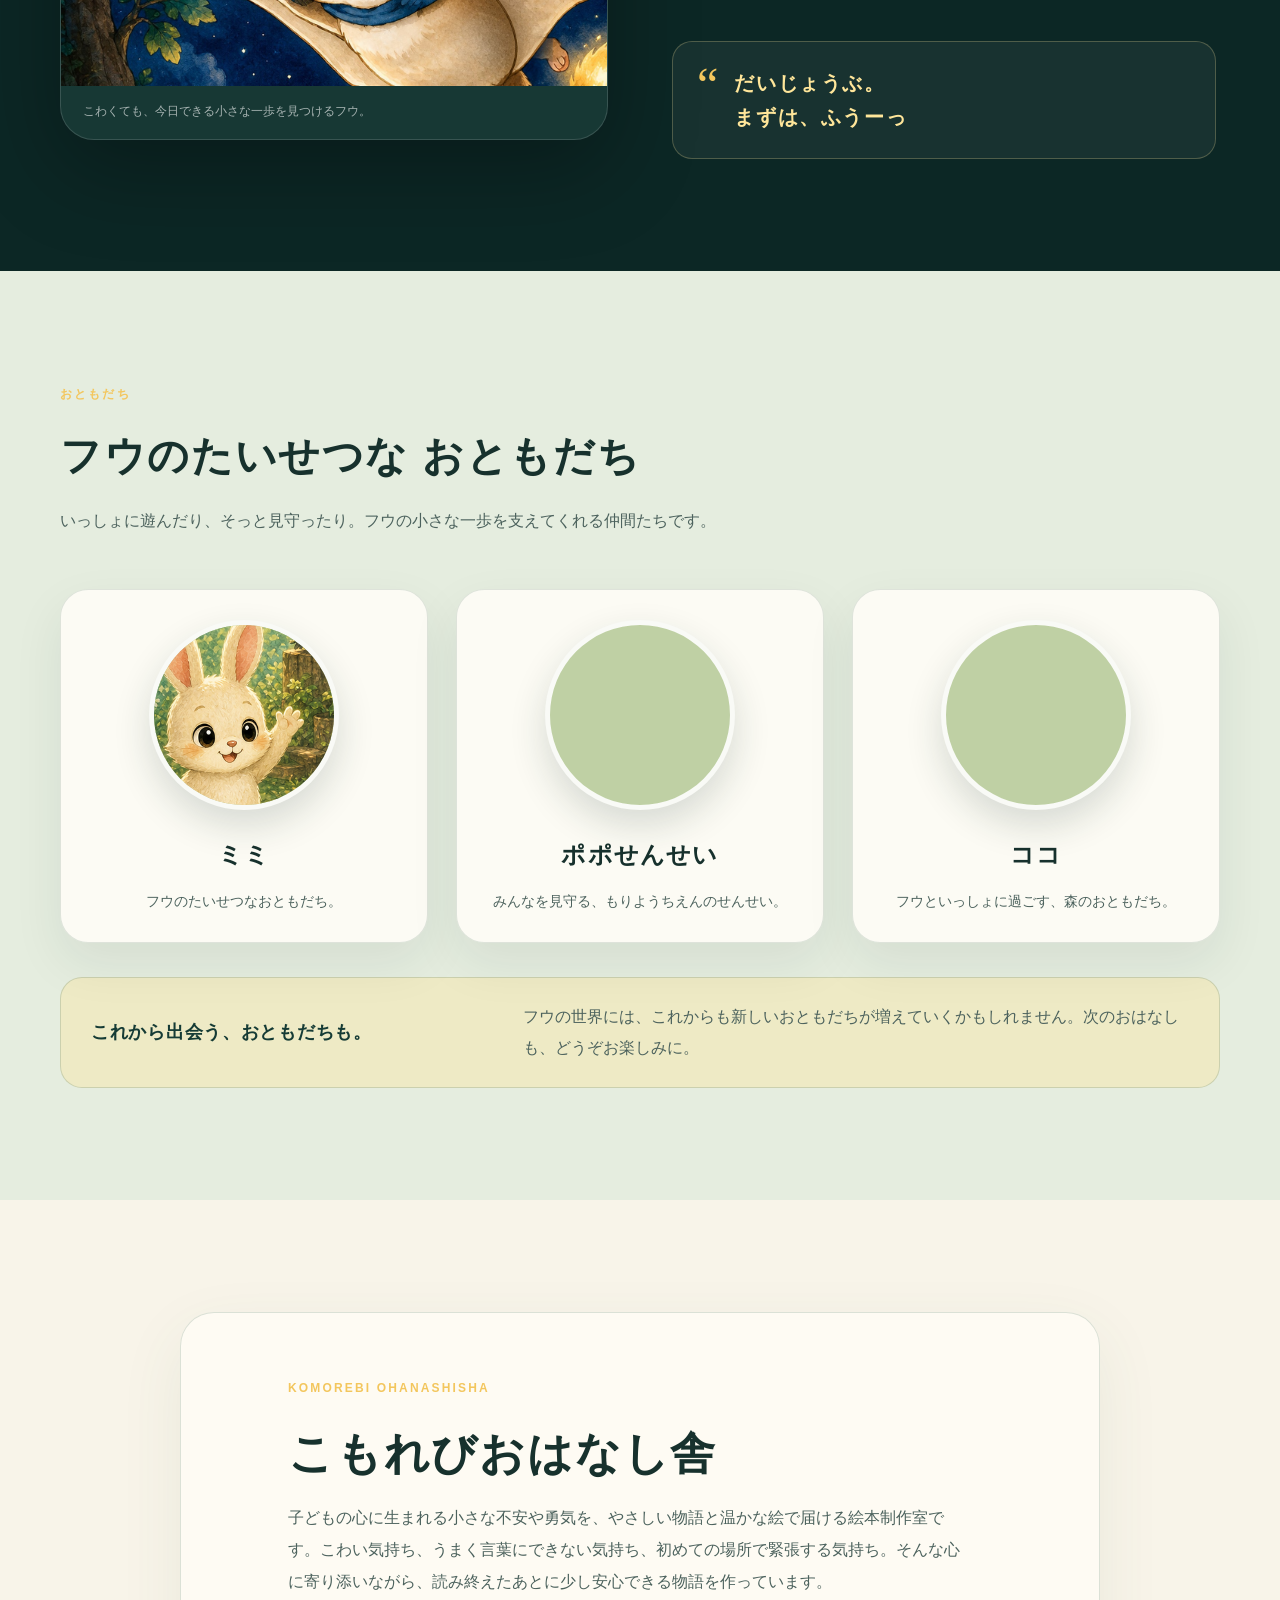
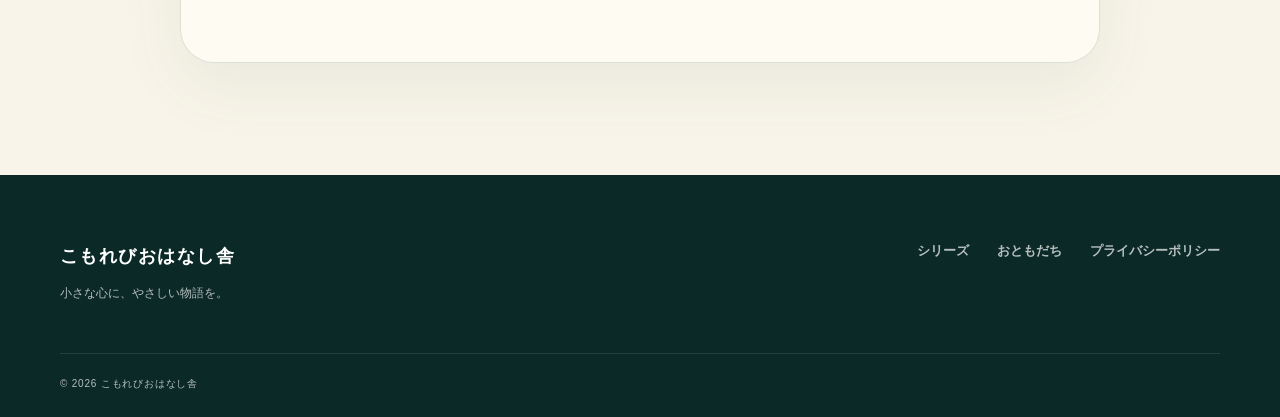
==== commit a954e00b: "Update index.html" ====
--- a/index.html
+++ b/index.html
@@ -66,11 +66,32 @@
       border-color: #F6D77A;
     }
 
-    /* Hero内・第2巻「発売中」ラベルだけ色変更 */
-    .cover-two .cover-label-preorder {
+    /* 発売ステータスの色を統一 */
+    /* Hero内：第1巻・第2巻「発売中」 */
+    .cover-main .cover-label,
+    .cover-two .cover-label {
       background: #5C4A21;
       color: #FFE6A0;
       border-color: #B99743;
+    }
+
+    /* Hero内：第3巻「予約受付中」 */
+    .cover-three .cover-label {
+      background: #E8D79B;
+      color: #5A4617;
+      border-color: #D5BE72;
+    }
+
+    /* STORIES一覧：第1巻・第2巻「発売中」 */
+    .book-meta .status:not(.status-preorder) {
+      background: #E8D79B;
+      color: #5A4617;
+    }
+
+    /* STORIES一覧：第3巻「予約受付中」 */
+    .book-meta .status-preorder {
+      background: #E8D79B;
+      color: #5A4617;
     }
   </style>
 
@@ -115,7 +136,7 @@
           </a>
           <a class="cover cover-back cover-two" href="./books/ienai-gomenne/" aria-label="第2巻 いえないごめんねの紹介を見る">
             <img src="./assets/images/book2-cover.jpg" alt="モモンガのフウ 第2巻『いえないごめんね』表紙" width="1600" height="2560">
-            <span class="cover-label cover-label-preorder">第2巻 発売中</span>
+            <span class="cover-label">第2巻 発売中</span>
           </a>
           <a class="cover cover-back cover-three" href="./books/hajimete-no-moriyochien/" aria-label="第3巻 はじめての もりようちえんの紹介を見る">
             <img src="./assets/images/book3-cover.jpg" alt="モモンガのフウ 第3巻『はじめての もりようちえん』表紙" width="1600" height="2560">
@@ -173,7 +194,7 @@
               <img src="./assets/images/book2-cover.jpg" alt="『いえないごめんね』の表紙" width="1600" height="2560" loading="lazy">
             </a>
             <div class="book-card-body">
-              <div class="book-meta"><span>第2巻</span><span class="status status-preorder">発売中</span></div>
+              <div class="book-meta"><span>第2巻</span><span class="status">発売中</span></div>
               <h3><a href="./books/ienai-gomenne/">いえないごめんね</a></h3>
               <p>大切なおもちゃをこわしてしまったフウ。「ごめんね」を伝える勇気と仲直りの物語。</p>
               <time class="book-release" datetime="2026-08-15">8月15日発売</time>
